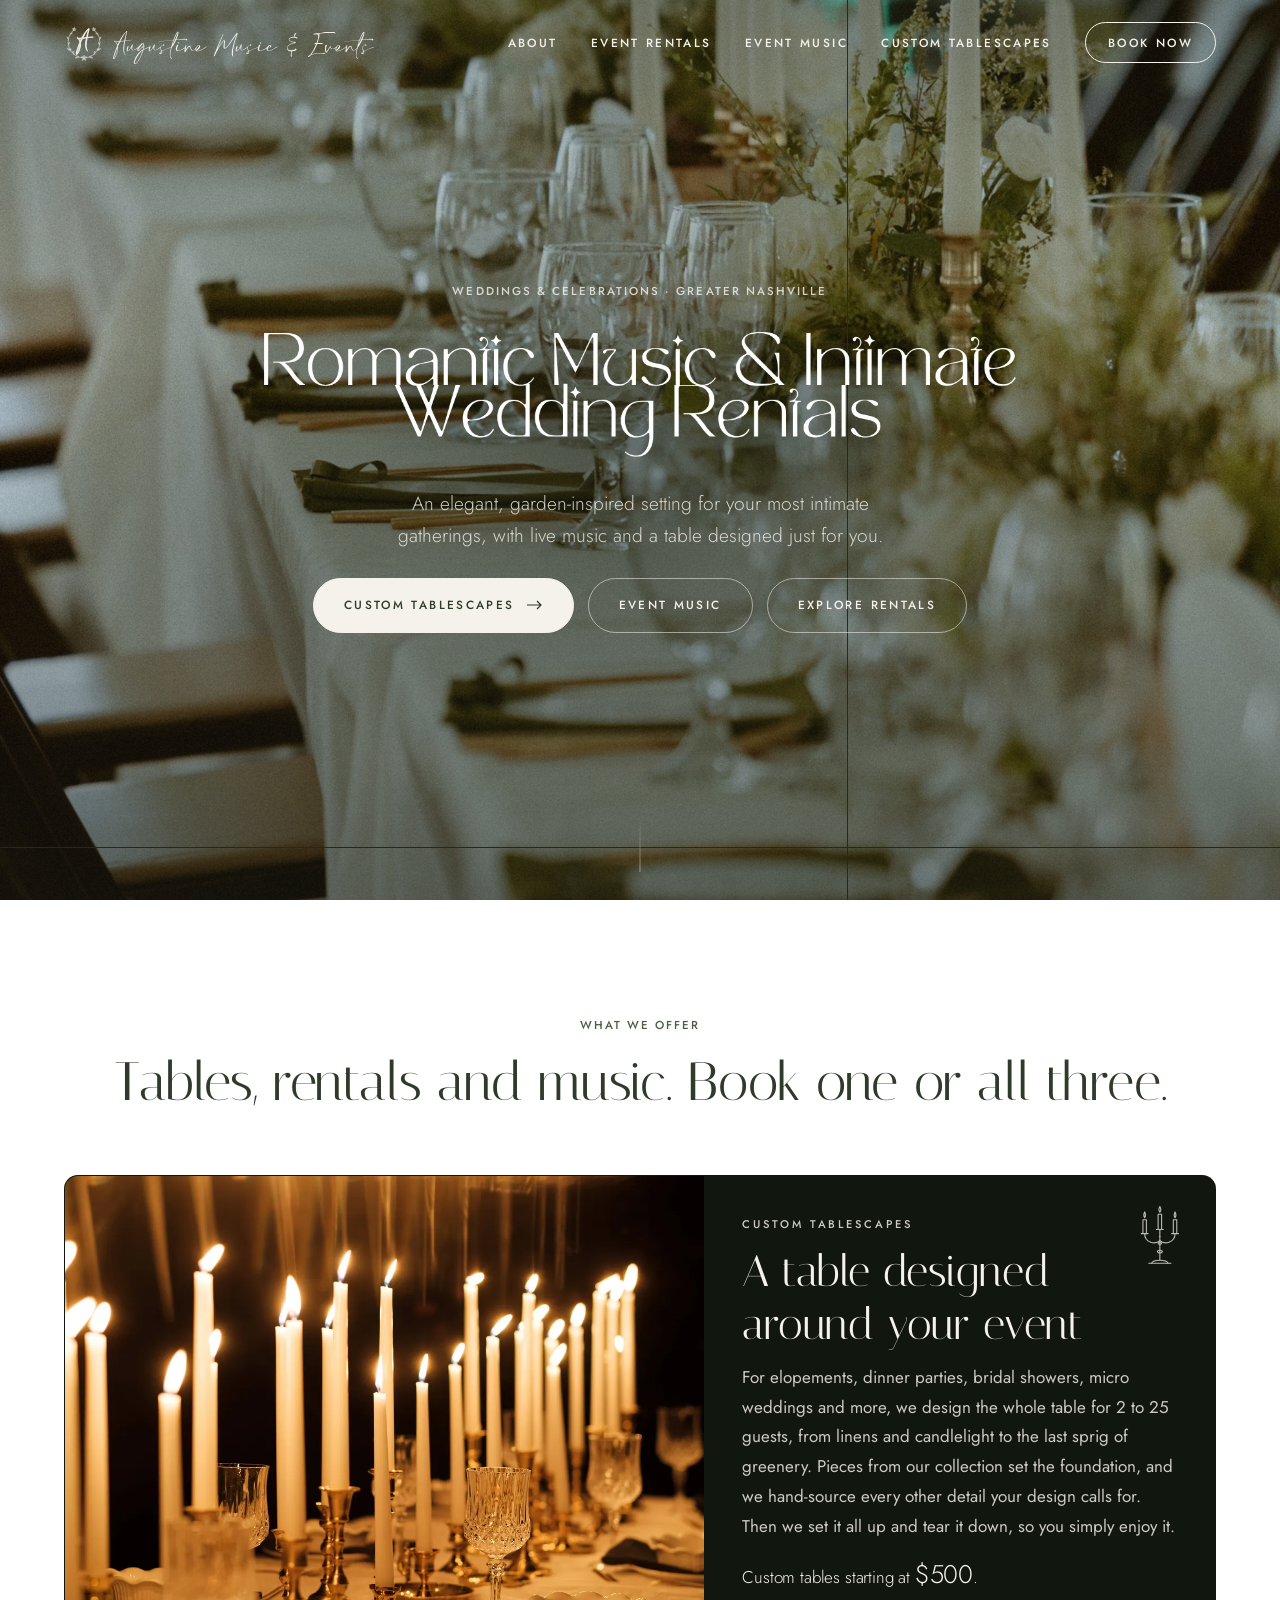
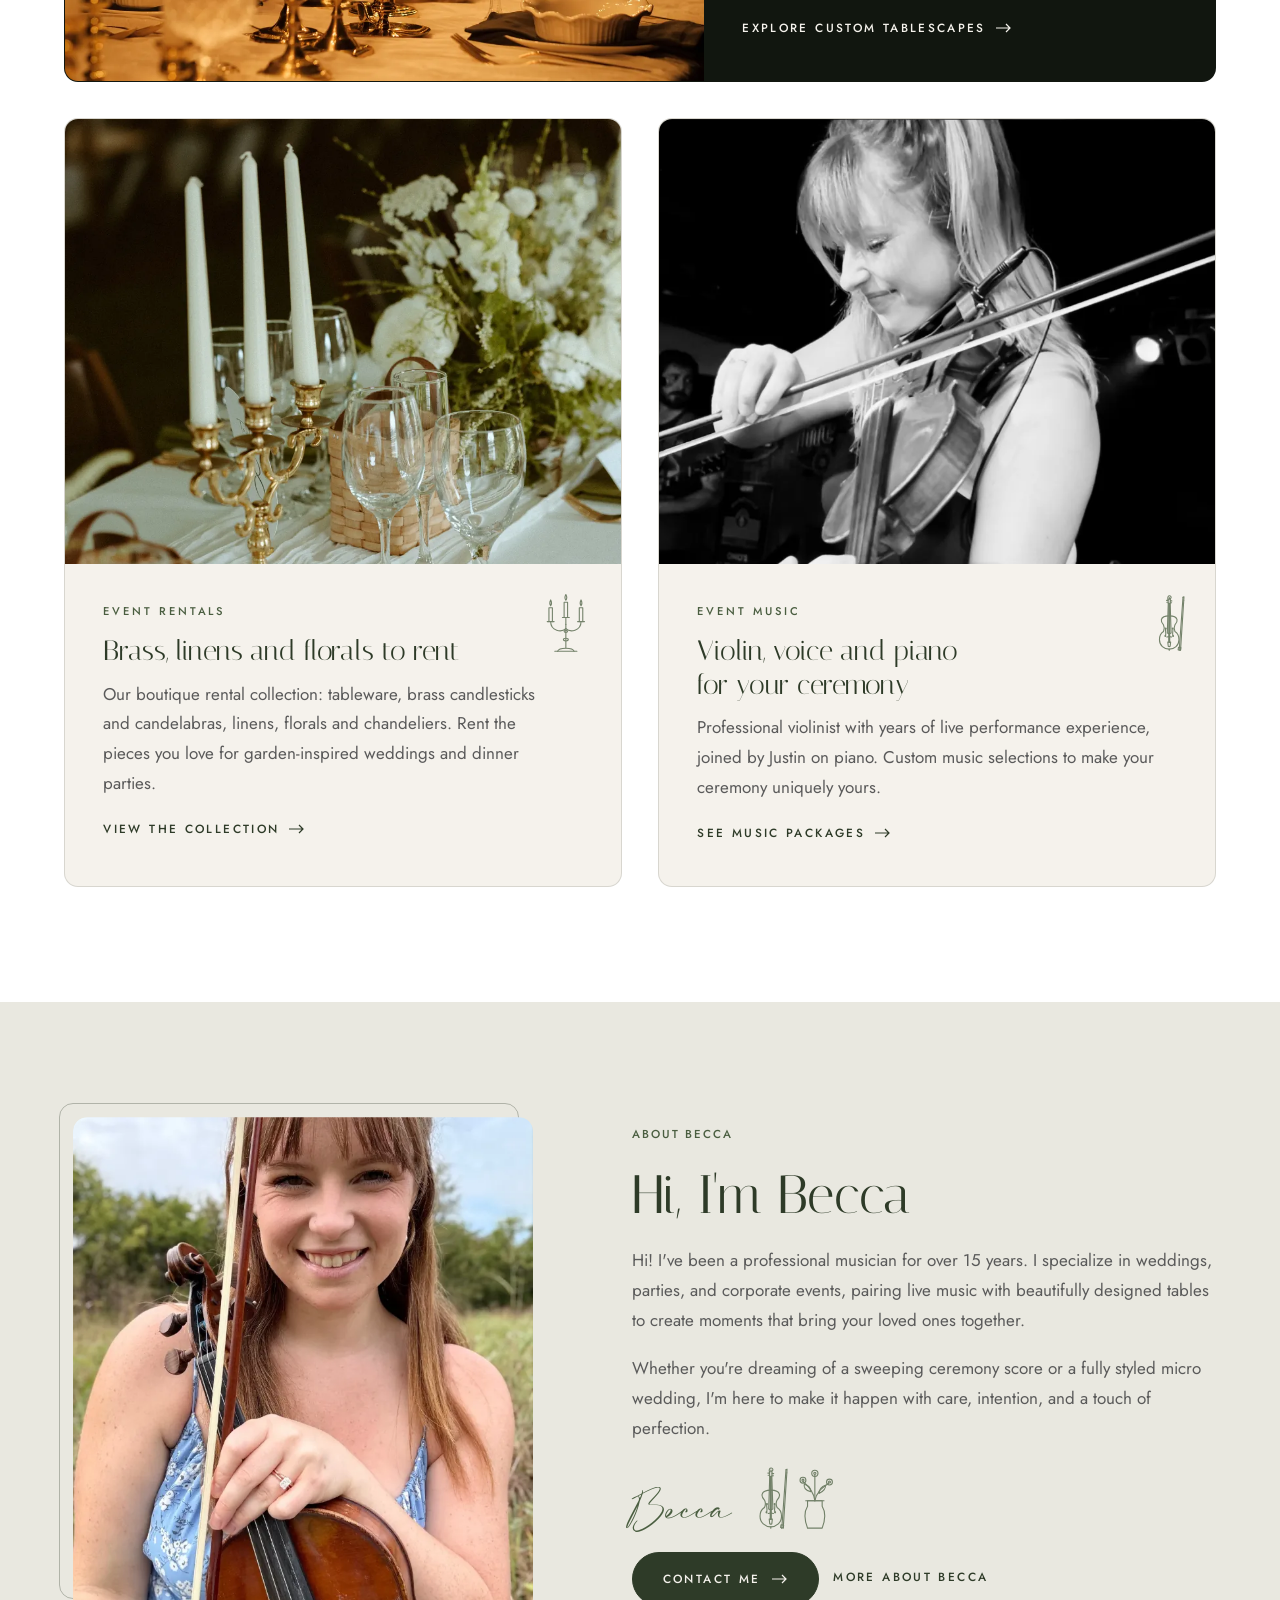
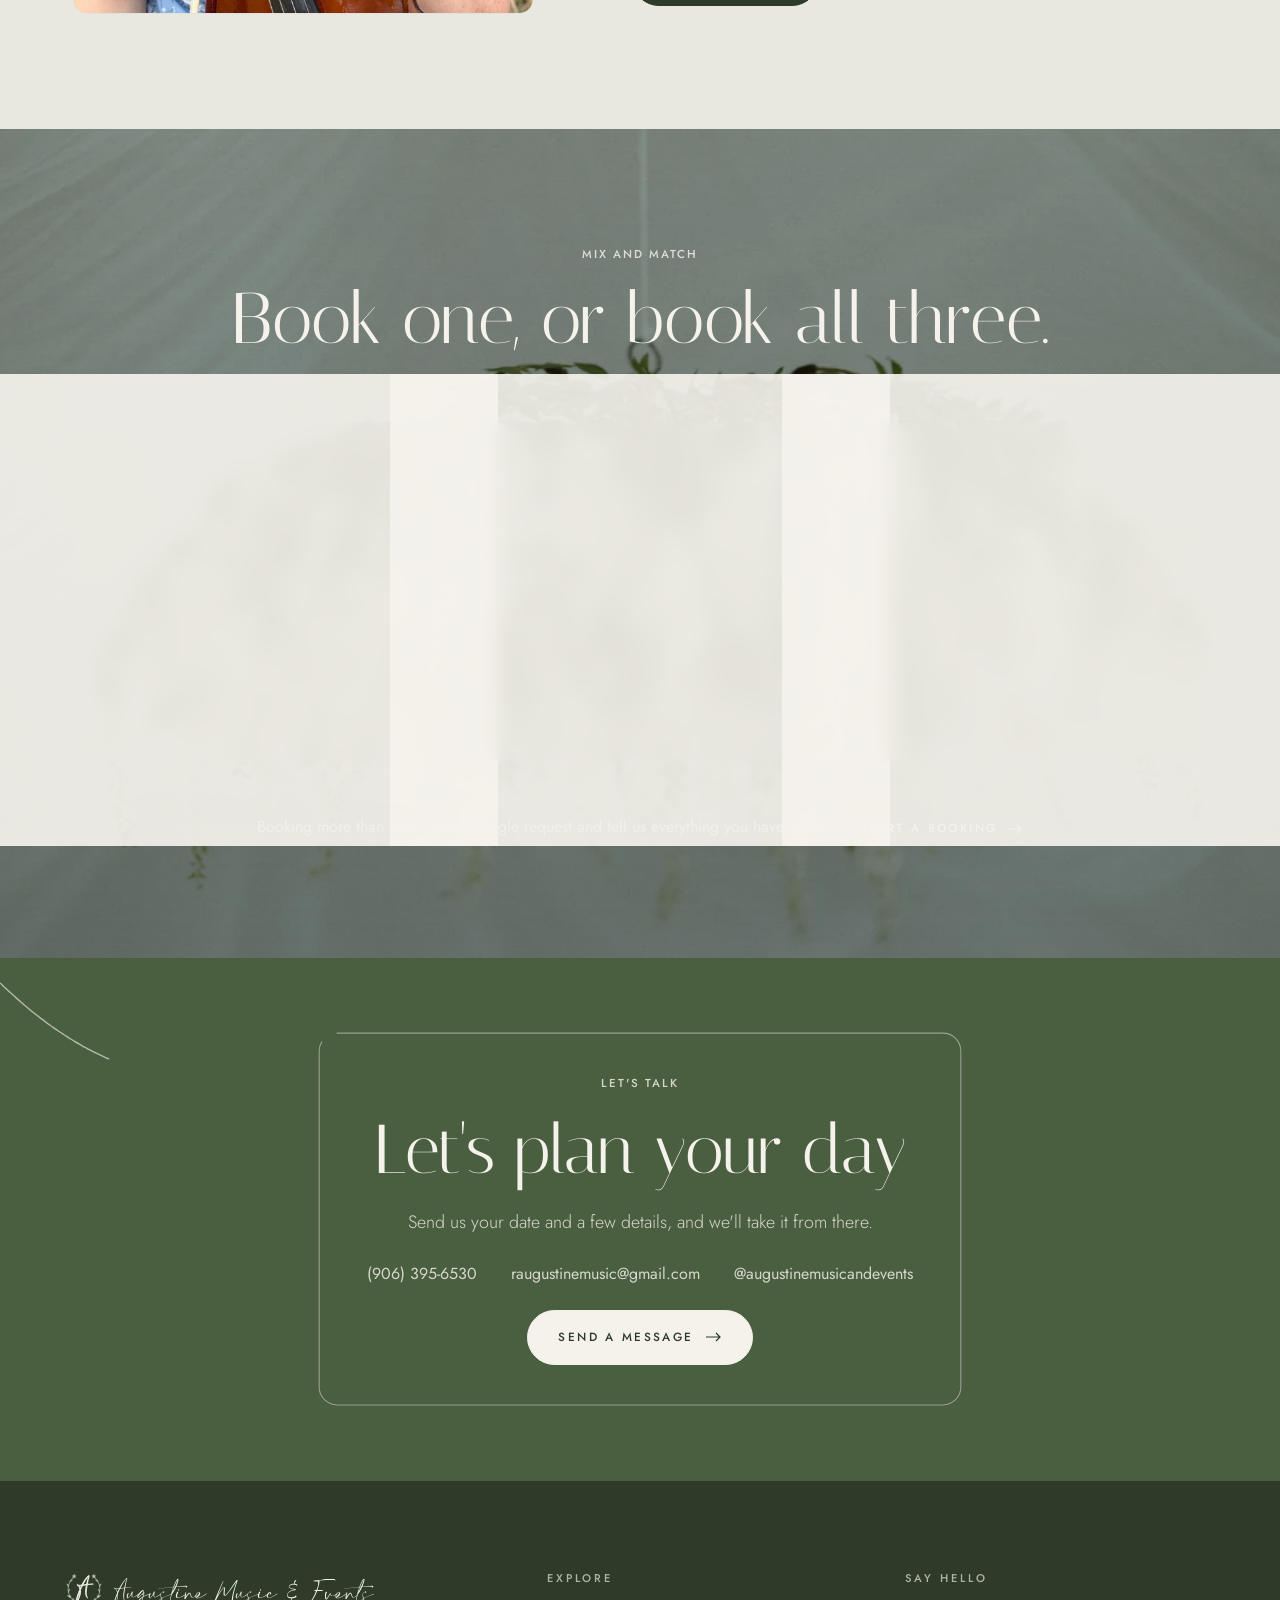
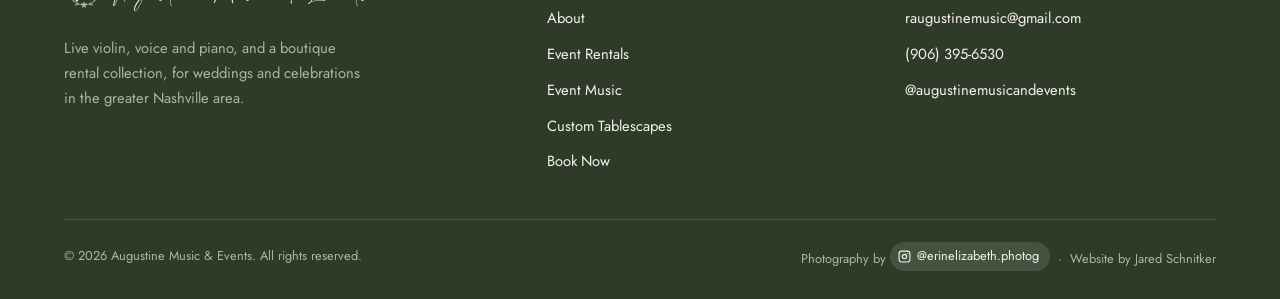
==== index.html @ baea320b "Custom tablescapes copy: full service (design, sourcing, setup and teardown) on the tablescapes page" ====
<!DOCTYPE html>
<html lang="en">
<head>
  <meta charset="UTF-8" />
  <meta name="viewport" content="width=device-width, initial-scale=1.0" />
  <title>Augustine Music &amp; Events</title>
  <meta name="description" content="Romantic live wedding music and a boutique event rental collection, serving weddings and celebrations in the greater Nashville, TN area." />
  <link rel="canonical" href="https://augustineevents.com/" />
  <link rel="icon" href="favicon.svg" type="image/svg+xml" />
  <meta property="og:type" content="website" />
  <meta property="og:site_name" content="Augustine Music &amp; Events" />
  <meta property="og:title" content="Augustine Music & Events" />
  <meta property="og:description" content="Romantic live wedding music and a boutique event rental collection, serving weddings and celebrations in the greater Nashville, TN area." />
  <meta property="og:url" content="https://augustineevents.com/" />
  <meta property="og:image" content="https://augustineevents.com/og-image.jpg" />
  <meta property="og:image:width" content="1200" />
  <meta property="og:image:height" content="630" />
  <meta property="og:image:alt" content="A candlelit wedding reception table set with glassware, greenery and white florals." />
  <meta name="twitter:card" content="summary_large_image" />
  <meta name="twitter:title" content="Augustine Music & Events" />
  <meta name="twitter:description" content="Romantic live wedding music and a boutique event rental collection, serving weddings and celebrations in the greater Nashville, TN area." />
  <meta name="twitter:image" content="https://augustineevents.com/og-image.jpg" />
  <link rel="preconnect" href="https://fonts.googleapis.com" />
  <link rel="preconnect" href="https://fonts.gstatic.com" crossorigin />
  <link href="https://fonts.googleapis.com/css2?family=Italiana&family=Jost:wght@300;400;500&display=swap" rel="stylesheet" />
  <link rel="stylesheet" href="css/site.css" />
  <script>
    // Reveal animations hide content until it scrolls into view. Only do that
    // once js/site.js is running; if it never starts, show everything.
    document.documentElement.classList.add('reveal-ready');
    setTimeout(function () { if (!window.__siteReady) document.documentElement.classList.remove('reveal-ready'); }, 2500);
  </script>
  <script src="js/site.js" defer></script>
  <style>
    /* ── home hero: full-bleed photograph with a slow push-in ── */
    .hero {
      position: relative; min-height: max(640px, 100svh); overflow: hidden;
      display: grid; place-items: center; text-align: center; isolation: isolate;
      background: var(--green-dark);
    }
    .hero-media { position: absolute; inset: 0; z-index: -2; background: url('hero 1.jpg') center / cover no-repeat; animation: pushIn 14s var(--ease-out) both; }
    @keyframes pushIn { from { transform: scale(1.12); } to { transform: scale(1); } }
    .hero::after {
      content: ''; position: absolute; inset: 0; z-index: -1;
      background:
        radial-gradient(ellipse 62% 50% at 50% 50%, rgba(20, 26, 18, 0.46), transparent 74%),
        linear-gradient(rgba(20, 26, 18, 0.38), rgba(20, 26, 18, 0.12) 38%, rgba(20, 26, 18, 0.5));
    }
    .hero-content { display: grid; justify-items: center; gap: 26px; padding: calc(var(--header-h) + 20px) var(--gutter) 90px; }
    .hero .eyebrow { color: var(--on-dark); }
    /* Becca's headline font lives only in Canva, so the heading is her image,
       inside a real <h1> whose alt text is the heading. */
    .hero-text { line-height: 0; }
    .hero-text img { width: min(760px, 86vw); height: auto; filter: drop-shadow(0 2px 18px rgba(0, 0, 0, 0.35)); }
    .hero-lede { max-width: 50ch; text-wrap: balance; color: var(--on-dark); font-size: clamp(1.05rem, 1.5vw, 1.2rem); font-weight: 300; line-height: 1.7; }
    .hero .btn-row { justify-content: center; }

    .scroll-cue { position: absolute; left: 50%; bottom: 28px; width: 1px; height: 56px; transform: translateX(-50%); overflow: hidden; }
    .scroll-cue span { position: absolute; inset: 0; background: linear-gradient(transparent, var(--cream)); animation: cue 2.4s var(--ease) infinite; }
    @keyframes cue { 0% { transform: translateY(-100%); } 60%, 100% { transform: translateY(100%); } }

    /* ── two service cards ── */
    .service-cards { display: grid; grid-template-columns: repeat(2, minmax(0, 1fr)); gap: clamp(20px, 3vw, 36px); }
    .service-card { display: grid; grid-template-rows: auto 1fr; text-decoration: none; color: inherit; border-radius: var(--radius-lg); overflow: hidden; background: var(--cream); border: 1px solid var(--line); transition: transform 0.7s var(--ease-out), box-shadow 0.7s var(--ease-out); }
    .service-card:hover { transform: translateY(-6px); box-shadow: var(--shadow-md); }
    .service-card-media { aspect-ratio: 5 / 4; }
    .service-card-media img { width: 100%; height: 100%; object-fit: cover; }
    .service-card-body { display: grid; gap: 12px; padding: clamp(26px, 3vw, 40px); justify-items: start; align-content: start; }
    .service-card-kicker { font-size: 0.7rem; font-weight: 500; letter-spacing: 0.26em; text-transform: uppercase; color: var(--green); }
    .service-card-body p:not(.service-card-kicker) { color: var(--muted); max-width: 46ch; }
    .service-card .text-link { margin-top: 8px; }
    .service-card:hover .text-link { background-size: 100% 1px; }
    .service-card:hover .text-link .arrow { transform: translateX(5px); }

    .service-card--feature { grid-column: 1 / -1; grid-template-columns: minmax(0, 1.25fr) minmax(0, 1fr); grid-template-rows: none; background: color-mix(in srgb, var(--green-dark) 38%, black); border-color: transparent; color: var(--cream); }
    .feature-media { display: grid; grid-template-columns: 1fr; aspect-ratio: auto; min-height: 340px; }
    .feature-media img { min-height: 100%; }
    .service-card--feature .service-card-body { align-content: center; }
    .service-card--feature .service-card-kicker { color: var(--on-dark); }
    .service-card--feature .h3 { color: var(--cream); font-size: clamp(2rem, 3.4vw, 2.9rem); }
    .service-card--feature .service-card-body p:not(.service-card-kicker) { color: var(--on-dark); }
    .service-card--feature .feature-price { color: var(--cream) !important; }
    .service-card--feature .feature-price strong { font-family: var(--serif); font-size: 1.5em; font-weight: 400; }
    .service-card--feature .text-link { color: var(--cream); }
    .service-card--feature .line-art { color: var(--cream); }

    /* ── about ── */
    .about-grid { display: grid; grid-template-columns: minmax(0, 0.9fr) minmax(0, 1.1fr); gap: clamp(40px, 7vw, 110px); align-items: center; }
    .about-copy { display: grid; gap: 22px; justify-items: start; }
    .signature { font-size: 2.6rem; color: var(--green); line-height: 1; margin-top: -4px; }

    /* ── photo band ── */
    .photo-band { position: relative; min-height: clamp(380px, 56vw, 620px); padding-block: clamp(72px, 9vw, 120px); overflow: hidden; display: grid; place-items: center; text-align: center; isolation: isolate; }
    .photo-band img { position: absolute; inset: -8% 0; width: 100%; height: 116%; object-fit: cover; z-index: -2; will-change: transform; }
    .photo-band::after { content: ''; position: absolute; inset: 0; z-index: -1; background: linear-gradient(rgba(20, 26, 18, 0.28), rgba(20, 26, 18, 0.5)); }
    .photo-band-copy { display: grid; justify-items: center; gap: 18px; padding-inline: var(--gutter); }
    .photo-band .eyebrow { color: var(--on-dark); }
    /* Three short summaries floating over the photograph. Opaque enough that
       the text never depends on what part of the photo sits behind it. */
    .offer-cards { display: grid; grid-template-columns: repeat(3, minmax(0, 1fr)); gap: clamp(16px, 2vw, 24px); width: min(var(--wrap), 100%); margin-top: clamp(28px, 4vw, 48px); text-align: left; }
    .offer-card {
      display: flex; flex-direction: column; align-items: flex-start; gap: 10px;
      padding: clamp(24px, 2.6vw, 34px); border-radius: var(--radius-lg);
      background: color-mix(in srgb, var(--cream) 92%, transparent);
      -webkit-backdrop-filter: blur(10px); backdrop-filter: blur(10px);
      border: 1px solid color-mix(in srgb, var(--cream) 60%, transparent);
      box-shadow: 0 18px 44px rgba(20, 26, 18, 0.22);
      transition: transform 0.6s var(--ease-out), box-shadow 0.6s var(--ease-out);
    }
    .offer-card:hover { transform: translateY(-5px); box-shadow: 0 24px 56px rgba(20, 26, 18, 0.28); }
    .offer-card .service-card-kicker { margin-bottom: -2px; }
    .offer-card h3 { font-size: 1.7rem; font-weight: 500; line-height: 1.15; }
    .offer-card p:not(.service-card-kicker) { color: var(--muted); font-size: 0.98rem; line-height: 1.65; }
    .offer-card .text-link { margin-top: auto; padding-top: 6px; }
    .band-line { font-family: var(--serif); font-weight: 300; font-size: clamp(2.4rem, 5.6vw, 4.8rem); line-height: 1.04; color: var(--cream); }
    .band-line em { font-style: italic; }
    .offer-more { margin-top: clamp(22px, 3vw, 34px); color: var(--on-dark); font-size: 1rem; display: flex; flex-wrap: wrap; justify-content: center; align-items: baseline; gap: 6px 16px; }
    .offer-more .text-link { color: var(--cream); }

    @media (max-width: 900px) {
      .about-grid { grid-template-columns: 1fr; }
      .about-grid .arch { width: min(360px, 80vw); }
    }
    @media (max-width: 900px) {
      .offer-cards { grid-template-columns: 1fr; max-width: 520px; }
    }
    @media (max-width: 900px) {
      .service-card--feature { grid-template-columns: 1fr; }
      .feature-media { min-height: 0; aspect-ratio: 16 / 9; }
    }
    @media (max-width: 700px) {
      .service-cards { grid-template-columns: 1fr; }
    }
  </style>
  <!-- Meta Pixel: identical on every page, just before </head>. The ID is on two
       lines here (PIXEL_ID and the noscript image). See CLAUDE.md "Meta Pixel". -->
  <script>
    (function () {
      var PIXEL_ID = '3496689010498212';
      // Every Pixel event on the site goes through metaTrack, so a blocked or
      // missing Pixel is a silent no-op. Never pass it names, emails, phone
      // numbers or any form field values.
      window.metaTrack = function (event, params) {
        try { if (typeof window.fbq === 'function') window.fbq('track', event, params || {}); } catch (e) {}
      };
      if (!/^\d+$/.test(PIXEL_ID)) return; // not configured yet: load nothing
      !function(f,b,e,v,n,t,s){if(f.fbq)return;n=f.fbq=function(){n.callMethod?
      n.callMethod.apply(n,arguments):n.queue.push(arguments)};if(!f._fbq)f._fbq=n;
      n.push=n;n.loaded=!0;n.version='2.0';n.queue=[];t=b.createElement(e);t.async=!0;
      t.src=v;s=b.getElementsByTagName(e)[0];s.parentNode.insertBefore(t,s)}(window,
      document,'script','https://connect.facebook.net/en_US/fbevents.js');
      // Only the events we send: no automatic button-click or page-metadata collection.
      fbq('set', 'autoConfig', false, PIXEL_ID);
      fbq('init', PIXEL_ID);
      fbq('track', 'PageView');
      // Pages that are a catalog say so on <html data-meta-category="...">.
      var category = document.documentElement.getAttribute('data-meta-category');
      if (category) fbq('track', 'ViewContent', { content_category: category });
    })();
  </script>
  <noscript><img height="1" width="1" style="display:none" alt="" src="https://www.facebook.com/tr?id=3496689010498212&amp;ev=PageView&amp;noscript=1" /></noscript>
  <!-- End Meta Pixel -->
</head>
<body>
  <a class="skip-link" href="#main">Skip to content</a>

  <header class="site-header on-dark">
    <a href="index.html" class="brand" aria-label="Augustine Music and Events, home">
      <svg class="brand-mark" viewBox="0 0 64 64" aria-hidden="true" focusable="false"><g class="mark-wreath" opacity="0.72"><g fill="none" stroke="currentColor" stroke-width="1.2" stroke-linecap="round" stroke-linejoin="round"><path d="M16.3 11.91 A25.5 25.5 0 0 0 32 57.5"/><path d="M47.7 11.91 A25.5 25.5 0 0 1 32 57.5"/><g fill="currentColor" fill-opacity="0.18"><path d="M23.28 55.96 Q20.19 54.92 18.08 57.41 Q21.17 58.45 23.28 55.96"/><path d="M15.61 51.53 Q16.65 48.63 14.33 46.6 Q13.29 49.5 15.61 51.53"/><path d="M9.92 44.75 Q8.41 42.27 5.55 42.76 Q7.06 45.24 9.92 44.75"/><path d="M6.89 36.43 Q9.24 35.06 8.83 32.37 Q6.48 33.74 6.89 36.43"/><path d="M6.89 27.57 Q7.27 25.06 5.08 23.78 Q4.69 26.29 6.89 27.57"/><path d="M9.92 19.25 Q12.24 19.65 13.47 17.63 Q11.14 17.24 9.92 19.25"/><path d="M15.61 12.47 Q17.24 11.03 16.51 8.98 Q14.87 10.42 15.61 12.47"/><path d="M40.72 55.96 Q42.83 58.45 45.92 57.41 Q43.81 54.92 40.72 55.96"/><path d="M48.39 51.53 Q50.71 49.5 49.67 46.6 Q47.35 48.63 48.39 51.53"/><path d="M54.08 44.75 Q56.94 45.24 58.45 42.76 Q55.59 42.27 54.08 44.75"/><path d="M57.11 36.43 Q57.52 33.74 55.17 32.37 Q54.76 35.06 57.11 36.43"/><path d="M57.11 27.57 Q59.31 26.29 58.92 23.78 Q56.73 25.06 57.11 27.57"/><path d="M54.08 19.25 Q52.86 17.24 50.53 17.63 Q51.76 19.65 54.08 19.25"/><path d="M48.39 12.47 Q49.13 10.42 47.49 8.98 Q46.76 11.03 48.39 12.47"/></g></g><g fill="currentColor" stroke="none"><g transform="translate(32 57.5) scale(0.62)"><path transform="rotate(0)" d="M0 0 C -2.6 -2.4 -2.6 -6.8 0 -8.4 C 2.6 -6.8 2.6 -2.4 0 0 Z"/><path transform="rotate(72)" d="M0 0 C -2.6 -2.4 -2.6 -6.8 0 -8.4 C 2.6 -6.8 2.6 -2.4 0 0 Z"/><path transform="rotate(144)" d="M0 0 C -2.6 -2.4 -2.6 -6.8 0 -8.4 C 2.6 -6.8 2.6 -2.4 0 0 Z"/><path transform="rotate(216)" d="M0 0 C -2.6 -2.4 -2.6 -6.8 0 -8.4 C 2.6 -6.8 2.6 -2.4 0 0 Z"/><path transform="rotate(288)" d="M0 0 C -2.6 -2.4 -2.6 -6.8 0 -8.4 C 2.6 -6.8 2.6 -2.4 0 0 Z"/><circle r="1.5"/></g><g transform="translate(16.3 11.91) scale(0.434)"><path transform="rotate(0)" d="M0 0 C -2.6 -2.4 -2.6 -6.8 0 -8.4 C 2.6 -6.8 2.6 -2.4 0 0 Z"/><path transform="rotate(72)" d="M0 0 C -2.6 -2.4 -2.6 -6.8 0 -8.4 C 2.6 -6.8 2.6 -2.4 0 0 Z"/><path transform="rotate(144)" d="M0 0 C -2.6 -2.4 -2.6 -6.8 0 -8.4 C 2.6 -6.8 2.6 -2.4 0 0 Z"/><path transform="rotate(216)" d="M0 0 C -2.6 -2.4 -2.6 -6.8 0 -8.4 C 2.6 -6.8 2.6 -2.4 0 0 Z"/><path transform="rotate(288)" d="M0 0 C -2.6 -2.4 -2.6 -6.8 0 -8.4 C 2.6 -6.8 2.6 -2.4 0 0 Z"/><circle r="1.5"/></g><g transform="translate(47.7 11.91) scale(0.434)"><path transform="rotate(0)" d="M0 0 C -2.6 -2.4 -2.6 -6.8 0 -8.4 C 2.6 -6.8 2.6 -2.4 0 0 Z"/><path transform="rotate(72)" d="M0 0 C -2.6 -2.4 -2.6 -6.8 0 -8.4 C 2.6 -6.8 2.6 -2.4 0 0 Z"/><path transform="rotate(144)" d="M0 0 C -2.6 -2.4 -2.6 -6.8 0 -8.4 C 2.6 -6.8 2.6 -2.4 0 0 Z"/><path transform="rotate(216)" d="M0 0 C -2.6 -2.4 -2.6 -6.8 0 -8.4 C 2.6 -6.8 2.6 -2.4 0 0 Z"/><path transform="rotate(288)" d="M0 0 C -2.6 -2.4 -2.6 -6.8 0 -8.4 C 2.6 -6.8 2.6 -2.4 0 0 Z"/><circle r="1.5"/></g><g transform="translate(9.48 43.97) scale(0.3224)"><path transform="rotate(0)" d="M0 0 C -2.6 -2.4 -2.6 -6.8 0 -8.4 C 2.6 -6.8 2.6 -2.4 0 0 Z"/><path transform="rotate(72)" d="M0 0 C -2.6 -2.4 -2.6 -6.8 0 -8.4 C 2.6 -6.8 2.6 -2.4 0 0 Z"/><path transform="rotate(144)" d="M0 0 C -2.6 -2.4 -2.6 -6.8 0 -8.4 C 2.6 -6.8 2.6 -2.4 0 0 Z"/><path transform="rotate(216)" d="M0 0 C -2.6 -2.4 -2.6 -6.8 0 -8.4 C 2.6 -6.8 2.6 -2.4 0 0 Z"/><path transform="rotate(288)" d="M0 0 C -2.6 -2.4 -2.6 -6.8 0 -8.4 C 2.6 -6.8 2.6 -2.4 0 0 Z"/><circle r="1.5"/></g><g transform="translate(54.52 43.97) scale(0.3224)"><path transform="rotate(0)" d="M0 0 C -2.6 -2.4 -2.6 -6.8 0 -8.4 C 2.6 -6.8 2.6 -2.4 0 0 Z"/><path transform="rotate(72)" d="M0 0 C -2.6 -2.4 -2.6 -6.8 0 -8.4 C 2.6 -6.8 2.6 -2.4 0 0 Z"/><path transform="rotate(144)" d="M0 0 C -2.6 -2.4 -2.6 -6.8 0 -8.4 C 2.6 -6.8 2.6 -2.4 0 0 Z"/><path transform="rotate(216)" d="M0 0 C -2.6 -2.4 -2.6 -6.8 0 -8.4 C 2.6 -6.8 2.6 -2.4 0 0 Z"/><path transform="rotate(288)" d="M0 0 C -2.6 -2.4 -2.6 -6.8 0 -8.4 C 2.6 -6.8 2.6 -2.4 0 0 Z"/><circle r="1.5"/></g></g></g><g transform="translate(23.67 42.27) scale(0.04 -0.04)"><path d="M561 459Q567 459 569.5 458.0Q572 457 578 453Q574 452 571.5 451.0Q569 450 567 450Q555 449 542.5 448.5Q530 448 517 447Q500 445 482.5 443.0Q465 441 448 439Q430 437 412.5 435.0Q395 433 377 431Q368 430 358.5 429.0Q349 428 339 426Q333 393 327.0 360.5Q321 328 316 294Q305 232 301 170Q297 122 299.5 75.0Q302 28 315 -19Q319 -30 323.0 -40.0Q327 -50 331 -61Q340 -81 358 -90Q360 -91 360.0 -91.5Q360 -92 362 -93Q358 -99 349 -97Q342 -94 335 -89Q322 -79 313 -64Q303 -48 297.0 -31.0Q291 -14 286 4Q275 46 271.0 89.0Q267 132 269 175Q271 213 276.0 251.0Q281 289 287 327Q292 350 296.5 374.0Q301 398 306 421Q301 421 298 420Q281 418 262.5 415.0Q244 412 226 409Q207 407 188.5 403.5Q170 400 151 398Q130 356 110.5 314.0Q91 272 72 229Q70 225 69.0 222.0Q68 219 69 214Q73 176 70.5 138.5Q68 101 60 63Q49 -2 27.5 -62.0Q6 -122 -26 -179Q-32 -190 -39.5 -201.5Q-47 -213 -55 -224Q-63 -237 -77 -239H-91Q-104 -236 -105 -224Q-105 -215 -105.0 -206.0Q-105 -197 -103 -189Q-96 -145 -83.0 -102.5Q-70 -60 -56 -18Q-15 113 40 244Q43 252 41 262Q33 296 17.5 327.0Q2 358 -18 386Q-23 386 -26.5 386.5Q-30 387 -35 388Q-43 390 -48 392Q-62 399 -65.0 411.0Q-68 423 -59 435Q-53 442 -41 440Q-38 440 -35 437L-34 436Q-34 435 -33 435H-34Q-32 431 -32 428V424V423Q-32 422 -31 421Q-30 419 -27 416Q-25 414 -23.5 411.5Q-22 409 -20 407H-14Q-4 407 6.5 406.5Q17 406 27 407Q50 409 73.0 411.5Q96 414 119 416Q171 518 234.5 613.5Q298 709 382 787Q387 791 391.5 794.0Q396 797 403 797Q418 797 417 781Q416 776 415.0 770.0Q414 764 412 758Q366 603 343 442Q353 443 363.0 444.0Q373 445 383 447Q401 448 419.0 449.5Q437 451 454 453Q460 454 466.5 454.5Q473 455 479 455L530 458Q538 458 545.5 458.5Q553 459 561 459ZM48 125Q50 137 50.0 149.0Q50 161 51 173H48Q48 171 46 167Q21 105 -1.5 43.5Q-24 -18 -44 -81Q-52 -108 -59.5 -135.5Q-67 -163 -72 -191Q-74 -196 -74.0 -201.5Q-74 -207 -75 -212Q-71 -212 -71 -210Q-66 -204 -61.5 -198.0Q-57 -192 -53 -186Q-31 -152 -15.0 -116.5Q1 -81 14 -44Q40 37 48 125ZM61 295Q72 320 83.5 344.5Q95 369 107 392Q98 390 89.0 390.0Q80 390 71 388Q54 385 36.5 384.5Q19 384 1 384Q11 372 20 356Q30 341 37.5 325.5Q45 310 52 293Q53 291 53.5 289.0Q54 287 56 282Q59 291 61 295ZM309 438Q319 482 328.0 522.0Q337 562 346.5 601.0Q356 640 366.5 680.0Q377 720 391 764Q394 770 394 776Q394 777 393 778L384 769Q316 694 264.5 607.5Q213 521 162 421Q174 423 186.5 424.0Q199 425 211 427Q234 429 257.0 432.5Q280 436 303 438Z" fill="currentColor" stroke="currentColor" stroke-width="33.67" stroke-linejoin="round"/></g></svg>
      <span class="brand-name">Augustine Music &amp; Events</span>
    </a>
    <nav class="site-nav" aria-label="Main">
      <ul class="nav-links" id="navLinks">
        <li><a href="about.html">About</a></li>
        <li><a href="event-rentals.html">Event Rentals</a></li>
        <li><a href="event-music.html">Event Music</a></li>
        <li><a href="custom-tablescapes.html">Custom Tablescapes</a></li>
        <li><a href="contact.html" class="nav-cta">Book Now</a></li>
      </ul>
    </nav>
    <button class="nav-toggle" id="navToggle" type="button" aria-label="Open menu" aria-expanded="false" aria-controls="navLinks"><span></span><span></span></button>
  </header>

  <main id="main">
    <section class="hero">
      <div class="hero-media" aria-hidden="true"></div>
      <div class="hero-content">
        <p class="eyebrow center rise" style="--d:0">Weddings &amp; celebrations &middot; Greater Nashville</p>
        <h1 class="hero-text rise" style="--d:1">
          <img src="hero-headline.png" alt="Romantic Music &amp; Intimate Wedding Rentals" width="1176" height="206" fetchpriority="high" />
        </h1>
        <p class="hero-lede rise" style="--d:2">An elegant, garden&#8209;inspired setting for your most intimate gatherings, with live music and a table designed just for you.</p>
        <div class="btn-row rise" style="--d:3">
          <a href="custom-tablescapes.html" class="btn btn-solid-light">Custom Tablescapes <svg class="arrow" viewBox="0 0 16 10" aria-hidden="true" focusable="false"><path d="M0 5h14M10 1l4 4-4 4" fill="none" stroke="currentColor" stroke-width="1.2"/></svg></a>
          <a href="event-music.html" class="btn btn-light">Event Music</a>
          <a href="event-rentals.html" class="btn btn-light">Explore Rentals</a>
        </div>
      </div>
      <a href="#offer" class="scroll-cue" aria-label="Scroll to what we offer"><span></span></a>
    </section>

    <section class="section bg-white" id="offer">
      <div class="wrap">
        <div class="section-head center">
          <p class="eyebrow center fade-in">What we offer</p>
          <h2 class="h2 fade-in">Tables, rentals and music. Book one or all three.</h2>
        </div>
        <div class="service-cards" data-stagger>
          <a class="service-card service-card--feature fade-in" href="custom-tablescapes.html">
            <div class="service-card-media feature-media media-zoom">
              <img src="img/tablescape-home.webp" alt="A long candlelit table of tall white tapers in brass candlesticks, with crystal goblets and scalloped bowls on dark napkins" loading="lazy" width="1400" height="933" />
            </div>
            <div class="service-card-body has-art">
              <span class="card-art" aria-hidden="true"><svg class="line-art" data-art="candelabra"></svg></span>
              <p class="service-card-kicker">Custom Tablescapes</p>
              <h3 class="h3">A table designed around your event</h3>
              <p>For elopements, dinner parties, bridal showers, micro weddings and more, we design the whole table for 2 to 25 guests, from linens and candlelight to the last sprig of greenery. Pieces from our collection set the foundation, and we hand-source every other detail your design calls for. Then we set it all up and tear it down, so you simply enjoy it.</p>
              <p class="feature-price">Custom tables starting at <strong>$500</strong>.</p>
              <span class="text-link">Explore custom tablescapes <svg class="arrow" viewBox="0 0 16 10" aria-hidden="true" focusable="false"><path d="M0 5h14M10 1l4 4-4 4" fill="none" stroke="currentColor" stroke-width="1.2"/></svg></span>
            </div>
          </a>
          <a class="service-card fade-in" href="event-rentals.html">
            <div class="service-card-media media-zoom">
              <img src="img/candelabra-table.webp" alt="A reception table set with brass candelabras, taper candles and white florals" loading="lazy" width="1000" height="1500" />
            </div>
            <div class="service-card-body has-art">
              <span class="card-art" aria-hidden="true"><svg class="line-art" data-art="candelabra"></svg></span>
              <p class="service-card-kicker">Event Rentals</p>
              <h3 class="h3">Brass, linens and florals to rent</h3>
              <p>Our boutique rental collection: tableware, brass candlesticks and candelabras, linens, florals and chandeliers. Rent the pieces you love for garden-inspired weddings and dinner parties.</p>
              <span class="text-link">View the collection <svg class="arrow" viewBox="0 0 16 10" aria-hidden="true" focusable="false"><path d="M0 5h14M10 1l4 4-4 4" fill="none" stroke="currentColor" stroke-width="1.2"/></svg></span>
            </div>
          </a>
          <a class="service-card fade-in" href="event-music.html">
            <div class="service-card-media media-zoom">
              <img src="img/becca-violin-bw.webp" alt="Becca playing violin on stage, in black and white" loading="lazy" width="860" height="738" style="object-position: 42% 0%;" />
            </div>
            <div class="service-card-body has-art">
              <span class="card-art" aria-hidden="true"><svg class="line-art" data-art="violin"></svg></span>
              <p class="service-card-kicker">Event Music</p>
              <h3 class="h3">Violin, voice and piano for your ceremony</h3>
              <p>Professional violinist with years of live performance experience, joined by Justin on piano. Custom music selections to make your ceremony uniquely yours.</p>
              <span class="text-link">See music packages <svg class="arrow" viewBox="0 0 16 10" aria-hidden="true" focusable="false"><path d="M0 5h14M10 1l4 4-4 4" fill="none" stroke="currentColor" stroke-width="1.2"/></svg></span>
            </div>
          </a>
        </div>
      </div>
    </section>

    <section class="section bg-sage">
      <div class="wrap about-grid">
        <figure class="arch is-framed reveal-clip">
          <img src="img/becca-portrait.webp" alt="Becca Augustine smiling and holding her violin outdoors" loading="lazy" width="699" height="754" style="--ratio: 699 / 754;" />
        </figure>
        <div class="about-copy">
          <p class="eyebrow fade-in">About Becca</p>
          <h2 class="h2 fade-in">Hi, I'm Becca</h2>
          <div class="prose fade-in">
            <p>Hi! I've been a professional musician for over 15 years. I specialize in weddings, parties, and corporate events, pairing live music with beautifully designed tables to create moments that bring your loved ones together.</p>
            <p>Whether you're dreaming of a sweeping ceremony score or a fully styled micro wedding, I'm here to make it happen with care, intention, and a touch of perfection.</p>
          </div>
          <div class="signature-row fade-in" aria-hidden="true"><p class="signature script">Becca</p><span class="signature-art"><svg class="line-art" data-art="violin"></svg><svg class="line-art" data-art="vase"></svg></span></div>
          <div class="btn-row fade-in">
            <a href="contact.html" class="btn">Contact Me <svg class="arrow" viewBox="0 0 16 10" aria-hidden="true" focusable="false"><path d="M0 5h14M10 1l4 4-4 4" fill="none" stroke="currentColor" stroke-width="1.2"/></svg></a>
            <a href="about.html" class="text-link">More about Becca</a>
          </div>
        </div>
      </div>
    </section>

    <section class="photo-band" aria-label="Mix and match">
      <img src="img/wisteria-chandelier.webp" alt="" loading="lazy" data-parallax="0.1" width="1400" height="933" />
      <div class="photo-band-copy">
        <p class="eyebrow center fade-in">Mix and match</p>
        <h2 class="band-line fade-in">Book one, or book all three.</h2>
        <div class="offer-cards" data-stagger>
          <div class="offer-card has-art fade-in">
            <span class="card-art" aria-hidden="true"><svg class="line-art" data-art="notes"></svg></span>
            <p class="service-card-kicker">Event Music</p>
            <h3>Live violin, voice and piano</h3>
            <p>Violin or voice with Becca, or piano with Justin, as a solo, duo or trio for your ceremony and cocktail hour. Includes up to four songs you choose, learned just for you.</p>
            <a href="event-music.html" class="text-link">Music packages <svg class="arrow" viewBox="0 0 16 10" aria-hidden="true" focusable="false"><path d="M0 5h14M10 1l4 4-4 4" fill="none" stroke="currentColor" stroke-width="1.2"/></svg></a>
          </div>
          <div class="offer-card has-art fade-in">
            <span class="card-art" aria-hidden="true"><svg class="line-art" data-art="vase"></svg></span>
            <p class="service-card-kicker">Event Rentals</p>
            <h3>Boutique decor</h3>
            <p>Brass candlesticks and candelabras, sage toile linens, a wisteria chandelier, florals, tableware and lawn games, with delivery within a 30-minute drive of Donelson, TN.</p>
            <a href="event-rentals.html" class="text-link">Browse the collection <svg class="arrow" viewBox="0 0 16 10" aria-hidden="true" focusable="false"><path d="M0 5h14M10 1l4 4-4 4" fill="none" stroke="currentColor" stroke-width="1.2"/></svg></a>
          </div>
          <div class="offer-card has-art fade-in">
            <span class="card-art" aria-hidden="true"><svg class="line-art" data-art="candelabra"></svg></span>
            <p class="service-card-kicker">Custom Tablescapes</p>
            <h3>A table designed for you</h3>
            <p>Full-service table design for 2 to 25 guests, from elopements and bridal showers to dinner parties and micro weddings. We design, source, set up and tear down. Starting at $500.</p>
            <a href="custom-tablescapes.html" class="text-link">Custom tablescapes <svg class="arrow" viewBox="0 0 16 10" aria-hidden="true" focusable="false"><path d="M0 5h14M10 1l4 4-4 4" fill="none" stroke="currentColor" stroke-width="1.2"/></svg></a>
          </div>
        </div>
        <p class="offer-more fade-in">Booking more than one? Send a single request and tell us everything you have in mind. <a href="contact.html" class="text-link">Start a booking <svg class="arrow" viewBox="0 0 16 10" aria-hidden="true" focusable="false"><path d="M0 5h14M10 1l4 4-4 4" fill="none" stroke="currentColor" stroke-width="1.2"/></svg></a></p>
      </div>
    </section>

    <section class="section bg-green closing" data-vines>
      <div class="botanical-watermark" data-botanical style="right: -60px; bottom: -80px;"></div>
      <div class="botanical-watermark" data-botanical style="left: -90px; top: -120px; transform: scaleX(-1) rotate(180deg);"></div>
      <div class="wrap-narrow">
        <p class="eyebrow center fade-in">Let's talk</p>
        <h2 class="display fade-in">Let's plan your day</h2>
        <p class="lede fade-in">Send us your date and a few details, and we'll take it from there.</p>
        <div class="contact-row fade-in">
          <a href="tel:9063956530">(906) 395-6530</a>
          <a href="mailto:raugustinemusic@gmail.com">raugustinemusic@gmail.com</a>
          <a href="https://instagram.com/augustinemusicandevents" target="_blank" rel="noopener">@augustinemusicandevents</a>
        </div>
        <div class="btn-row fade-in">
          <a href="contact.html" class="btn btn-solid-light">Send a Message <svg class="arrow" viewBox="0 0 16 10" aria-hidden="true" focusable="false"><path d="M0 5h14M10 1l4 4-4 4" fill="none" stroke="currentColor" stroke-width="1.2"/></svg></a>
        </div>
      </div>
    </section>

  </main>

  <footer class="site-footer">
    <div class="wrap footer-top">
      <div class="footer-brand">
        <a href="index.html" class="brand" aria-label="Augustine Music and Events, home">
          <svg class="brand-mark" viewBox="0 0 64 64" aria-hidden="true" focusable="false"><g class="mark-wreath" opacity="0.72"><g fill="none" stroke="currentColor" stroke-width="1.2" stroke-linecap="round" stroke-linejoin="round"><path d="M16.3 11.91 A25.5 25.5 0 0 0 32 57.5"/><path d="M47.7 11.91 A25.5 25.5 0 0 1 32 57.5"/><g fill="currentColor" fill-opacity="0.18"><path d="M23.28 55.96 Q20.19 54.92 18.08 57.41 Q21.17 58.45 23.28 55.96"/><path d="M15.61 51.53 Q16.65 48.63 14.33 46.6 Q13.29 49.5 15.61 51.53"/><path d="M9.92 44.75 Q8.41 42.27 5.55 42.76 Q7.06 45.24 9.92 44.75"/><path d="M6.89 36.43 Q9.24 35.06 8.83 32.37 Q6.48 33.74 6.89 36.43"/><path d="M6.89 27.57 Q7.27 25.06 5.08 23.78 Q4.69 26.29 6.89 27.57"/><path d="M9.92 19.25 Q12.24 19.65 13.47 17.63 Q11.14 17.24 9.92 19.25"/><path d="M15.61 12.47 Q17.24 11.03 16.51 8.98 Q14.87 10.42 15.61 12.47"/><path d="M40.72 55.96 Q42.83 58.45 45.92 57.41 Q43.81 54.92 40.72 55.96"/><path d="M48.39 51.53 Q50.71 49.5 49.67 46.6 Q47.35 48.63 48.39 51.53"/><path d="M54.08 44.75 Q56.94 45.24 58.45 42.76 Q55.59 42.27 54.08 44.75"/><path d="M57.11 36.43 Q57.52 33.74 55.17 32.37 Q54.76 35.06 57.11 36.43"/><path d="M57.11 27.57 Q59.31 26.29 58.92 23.78 Q56.73 25.06 57.11 27.57"/><path d="M54.08 19.25 Q52.86 17.24 50.53 17.63 Q51.76 19.65 54.08 19.25"/><path d="M48.39 12.47 Q49.13 10.42 47.49 8.98 Q46.76 11.03 48.39 12.47"/></g></g><g fill="currentColor" stroke="none"><g transform="translate(32 57.5) scale(0.62)"><path transform="rotate(0)" d="M0 0 C -2.6 -2.4 -2.6 -6.8 0 -8.4 C 2.6 -6.8 2.6 -2.4 0 0 Z"/><path transform="rotate(72)" d="M0 0 C -2.6 -2.4 -2.6 -6.8 0 -8.4 C 2.6 -6.8 2.6 -2.4 0 0 Z"/><path transform="rotate(144)" d="M0 0 C -2.6 -2.4 -2.6 -6.8 0 -8.4 C 2.6 -6.8 2.6 -2.4 0 0 Z"/><path transform="rotate(216)" d="M0 0 C -2.6 -2.4 -2.6 -6.8 0 -8.4 C 2.6 -6.8 2.6 -2.4 0 0 Z"/><path transform="rotate(288)" d="M0 0 C -2.6 -2.4 -2.6 -6.8 0 -8.4 C 2.6 -6.8 2.6 -2.4 0 0 Z"/><circle r="1.5"/></g><g transform="translate(16.3 11.91) scale(0.434)"><path transform="rotate(0)" d="M0 0 C -2.6 -2.4 -2.6 -6.8 0 -8.4 C 2.6 -6.8 2.6 -2.4 0 0 Z"/><path transform="rotate(72)" d="M0 0 C -2.6 -2.4 -2.6 -6.8 0 -8.4 C 2.6 -6.8 2.6 -2.4 0 0 Z"/><path transform="rotate(144)" d="M0 0 C -2.6 -2.4 -2.6 -6.8 0 -8.4 C 2.6 -6.8 2.6 -2.4 0 0 Z"/><path transform="rotate(216)" d="M0 0 C -2.6 -2.4 -2.6 -6.8 0 -8.4 C 2.6 -6.8 2.6 -2.4 0 0 Z"/><path transform="rotate(288)" d="M0 0 C -2.6 -2.4 -2.6 -6.8 0 -8.4 C 2.6 -6.8 2.6 -2.4 0 0 Z"/><circle r="1.5"/></g><g transform="translate(47.7 11.91) scale(0.434)"><path transform="rotate(0)" d="M0 0 C -2.6 -2.4 -2.6 -6.8 0 -8.4 C 2.6 -6.8 2.6 -2.4 0 0 Z"/><path transform="rotate(72)" d="M0 0 C -2.6 -2.4 -2.6 -6.8 0 -8.4 C 2.6 -6.8 2.6 -2.4 0 0 Z"/><path transform="rotate(144)" d="M0 0 C -2.6 -2.4 -2.6 -6.8 0 -8.4 C 2.6 -6.8 2.6 -2.4 0 0 Z"/><path transform="rotate(216)" d="M0 0 C -2.6 -2.4 -2.6 -6.8 0 -8.4 C 2.6 -6.8 2.6 -2.4 0 0 Z"/><path transform="rotate(288)" d="M0 0 C -2.6 -2.4 -2.6 -6.8 0 -8.4 C 2.6 -6.8 2.6 -2.4 0 0 Z"/><circle r="1.5"/></g><g transform="translate(9.48 43.97) scale(0.3224)"><path transform="rotate(0)" d="M0 0 C -2.6 -2.4 -2.6 -6.8 0 -8.4 C 2.6 -6.8 2.6 -2.4 0 0 Z"/><path transform="rotate(72)" d="M0 0 C -2.6 -2.4 -2.6 -6.8 0 -8.4 C 2.6 -6.8 2.6 -2.4 0 0 Z"/><path transform="rotate(144)" d="M0 0 C -2.6 -2.4 -2.6 -6.8 0 -8.4 C 2.6 -6.8 2.6 -2.4 0 0 Z"/><path transform="rotate(216)" d="M0 0 C -2.6 -2.4 -2.6 -6.8 0 -8.4 C 2.6 -6.8 2.6 -2.4 0 0 Z"/><path transform="rotate(288)" d="M0 0 C -2.6 -2.4 -2.6 -6.8 0 -8.4 C 2.6 -6.8 2.6 -2.4 0 0 Z"/><circle r="1.5"/></g><g transform="translate(54.52 43.97) scale(0.3224)"><path transform="rotate(0)" d="M0 0 C -2.6 -2.4 -2.6 -6.8 0 -8.4 C 2.6 -6.8 2.6 -2.4 0 0 Z"/><path transform="rotate(72)" d="M0 0 C -2.6 -2.4 -2.6 -6.8 0 -8.4 C 2.6 -6.8 2.6 -2.4 0 0 Z"/><path transform="rotate(144)" d="M0 0 C -2.6 -2.4 -2.6 -6.8 0 -8.4 C 2.6 -6.8 2.6 -2.4 0 0 Z"/><path transform="rotate(216)" d="M0 0 C -2.6 -2.4 -2.6 -6.8 0 -8.4 C 2.6 -6.8 2.6 -2.4 0 0 Z"/><path transform="rotate(288)" d="M0 0 C -2.6 -2.4 -2.6 -6.8 0 -8.4 C 2.6 -6.8 2.6 -2.4 0 0 Z"/><circle r="1.5"/></g></g></g><g transform="translate(23.67 42.27) scale(0.04 -0.04)"><path d="M561 459Q567 459 569.5 458.0Q572 457 578 453Q574 452 571.5 451.0Q569 450 567 450Q555 449 542.5 448.5Q530 448 517 447Q500 445 482.5 443.0Q465 441 448 439Q430 437 412.5 435.0Q395 433 377 431Q368 430 358.5 429.0Q349 428 339 426Q333 393 327.0 360.5Q321 328 316 294Q305 232 301 170Q297 122 299.5 75.0Q302 28 315 -19Q319 -30 323.0 -40.0Q327 -50 331 -61Q340 -81 358 -90Q360 -91 360.0 -91.5Q360 -92 362 -93Q358 -99 349 -97Q342 -94 335 -89Q322 -79 313 -64Q303 -48 297.0 -31.0Q291 -14 286 4Q275 46 271.0 89.0Q267 132 269 175Q271 213 276.0 251.0Q281 289 287 327Q292 350 296.5 374.0Q301 398 306 421Q301 421 298 420Q281 418 262.5 415.0Q244 412 226 409Q207 407 188.5 403.5Q170 400 151 398Q130 356 110.5 314.0Q91 272 72 229Q70 225 69.0 222.0Q68 219 69 214Q73 176 70.5 138.5Q68 101 60 63Q49 -2 27.5 -62.0Q6 -122 -26 -179Q-32 -190 -39.5 -201.5Q-47 -213 -55 -224Q-63 -237 -77 -239H-91Q-104 -236 -105 -224Q-105 -215 -105.0 -206.0Q-105 -197 -103 -189Q-96 -145 -83.0 -102.5Q-70 -60 -56 -18Q-15 113 40 244Q43 252 41 262Q33 296 17.5 327.0Q2 358 -18 386Q-23 386 -26.5 386.5Q-30 387 -35 388Q-43 390 -48 392Q-62 399 -65.0 411.0Q-68 423 -59 435Q-53 442 -41 440Q-38 440 -35 437L-34 436Q-34 435 -33 435H-34Q-32 431 -32 428V424V423Q-32 422 -31 421Q-30 419 -27 416Q-25 414 -23.5 411.5Q-22 409 -20 407H-14Q-4 407 6.5 406.5Q17 406 27 407Q50 409 73.0 411.5Q96 414 119 416Q171 518 234.5 613.5Q298 709 382 787Q387 791 391.5 794.0Q396 797 403 797Q418 797 417 781Q416 776 415.0 770.0Q414 764 412 758Q366 603 343 442Q353 443 363.0 444.0Q373 445 383 447Q401 448 419.0 449.5Q437 451 454 453Q460 454 466.5 454.5Q473 455 479 455L530 458Q538 458 545.5 458.5Q553 459 561 459ZM48 125Q50 137 50.0 149.0Q50 161 51 173H48Q48 171 46 167Q21 105 -1.5 43.5Q-24 -18 -44 -81Q-52 -108 -59.5 -135.5Q-67 -163 -72 -191Q-74 -196 -74.0 -201.5Q-74 -207 -75 -212Q-71 -212 -71 -210Q-66 -204 -61.5 -198.0Q-57 -192 -53 -186Q-31 -152 -15.0 -116.5Q1 -81 14 -44Q40 37 48 125ZM61 295Q72 320 83.5 344.5Q95 369 107 392Q98 390 89.0 390.0Q80 390 71 388Q54 385 36.5 384.5Q19 384 1 384Q11 372 20 356Q30 341 37.5 325.5Q45 310 52 293Q53 291 53.5 289.0Q54 287 56 282Q59 291 61 295ZM309 438Q319 482 328.0 522.0Q337 562 346.5 601.0Q356 640 366.5 680.0Q377 720 391 764Q394 770 394 776Q394 777 393 778L384 769Q316 694 264.5 607.5Q213 521 162 421Q174 423 186.5 424.0Q199 425 211 427Q234 429 257.0 432.5Q280 436 303 438Z" fill="currentColor" stroke="currentColor" stroke-width="33.67" stroke-linejoin="round"/></g></svg>
          <span class="brand-name">Augustine Music &amp; Events</span>
        </a>
        <p class="footer-tagline">Live violin, voice and piano, and a boutique rental collection, for weddings and celebrations in the greater Nashville area.</p>
      </div>
      <div class="footer-col">
        <h2 class="footer-heading">Explore</h2>
        <ul>
          <li><a href="about.html">About</a></li>
          <li><a href="event-rentals.html">Event Rentals</a></li>
          <li><a href="event-music.html">Event Music</a></li>
          <li><a href="custom-tablescapes.html">Custom Tablescapes</a></li>
          <li><a href="contact.html">Book Now</a></li>
        </ul>
      </div>
      <div class="footer-col">
        <h2 class="footer-heading">Say hello</h2>
        <ul>
          <li><a href="mailto:raugustinemusic@gmail.com">raugustinemusic@gmail.com</a></li>
          <li><a href="tel:9063956530">(906) 395-6530</a></li>
          <li><a href="https://instagram.com/augustinemusicandevents" target="_blank" rel="noopener">@augustinemusicandevents</a></li>
        </ul>
      </div>
    </div>
    <div class="wrap footer-bottom">
      <p>&copy; 2026 Augustine Music &amp; Events. All rights reserved.</p>
      <p class="footer-credits">Photography by <a href="https://www.instagram.com/erinelizabeth.photog?igsh=bGJ2ZzkxNmQ1M3Fk" target="_blank" rel="noopener" class="photo-credit-link">@erinelizabeth.photog</a> &nbsp;&middot;&nbsp; Website by Jared Schnitker</p>
    </div>
  </footer>

</body>
</html>
---- css/site.css ----
/*
 * Augustine Music & Events: shared design system.
 *
 * Every page loads this file, then keeps only what is unique to it in its own
 * <style>. Before this existed each page carried a full private copy of the nav,
 * footer, buttons and type (about 1,000 duplicated lines), and they had drifted.
 *
 * The palette is the six brand colours from CLAUDE.md, unchanged. Anything else
 * below is a tint of those six made with color-mix, never a new hue.
 */

@font-face { font-family: 'HeyLovely'; src: url('../HeyLovely.ttf') format('truetype'); font-weight: normal; font-style: normal; font-display: swap; }

:root {
  --green: #4a5e40;
  --green-dark: #2e3b28;
  --cream: #f5f2ec;
  --white: #fff;
  --text: #2c2c2c;
  --muted: #5a5a5a;

  /* Tints of the palette above, not new colours. */
  --sage-wash: color-mix(in srgb, var(--green) 7%, var(--cream));
  --line: color-mix(in srgb, var(--green-dark) 15%, transparent);
  --line-strong: color-mix(in srgb, var(--green-dark) 30%, transparent);
  --on-dark: color-mix(in srgb, var(--cream) 82%, transparent);
  --on-dark-muted: color-mix(in srgb, var(--cream) 66%, transparent);
  --line-on-dark: color-mix(in srgb, var(--cream) 16%, transparent);

  --serif: 'Italiana', Georgia, 'Times New Roman', serif;
  --sans: 'Jost', 'Helvetica Neue', Arial, sans-serif;
  --script: 'HeyLovely', 'Snell Roundhand', cursive;

  --wrap: 1200px;
  --gutter: clamp(20px, 5vw, 64px);
  --section-y: clamp(72px, 9vw, 128px);
  --header-h: 84px;
  --radius: 6px;
  --radius-lg: 14px;
  --shadow-sm: 0 1px 2px rgba(46, 59, 40, 0.06), 0 4px 14px rgba(46, 59, 40, 0.06);
  --shadow-md: 0 2px 6px rgba(46, 59, 40, 0.06), 0 18px 44px rgba(46, 59, 40, 0.12);

  --ease: cubic-bezier(0.22, 0.61, 0.36, 1);
  --ease-out: cubic-bezier(0.16, 1, 0.3, 1);
}

/* ── base ─────────────────────────────────────────────────────────────── */

*, *::before, *::after { box-sizing: border-box; margin: 0; padding: 0; }

html { scroll-behavior: smooth; scroll-padding-top: calc(var(--header-h) + 56px); -webkit-text-size-adjust: 100%; }

body {
  font-family: var(--sans);
  font-weight: 400;
  font-size: 1.0625rem;
  line-height: 1.75;
  color: var(--text);
  background: var(--white);
  -webkit-font-smoothing: antialiased;
  text-rendering: optimizeLegibility;
  overflow-x: hidden;
}

img { max-width: 100%; display: block; }
a { color: inherit; }
button { font: inherit; color: inherit; }
::selection { background: color-mix(in srgb, var(--green) 22%, transparent); }

:focus-visible { outline: 2px solid var(--green); outline-offset: 3px; border-radius: 2px; }

.wrap { width: min(var(--wrap), 100% - 2 * var(--gutter)); margin-inline: auto; }
.wrap-narrow { width: min(760px, 100% - 2 * var(--gutter)); margin-inline: auto; }

.skip-link {
  position: absolute; left: 12px; top: -60px; z-index: 100;
  background: var(--green-dark); color: var(--cream); padding: 10px 16px; border-radius: var(--radius);
  font-size: 0.85rem; text-decoration: none; transition: top 0.2s;
}
.skip-link:focus { top: 12px; }

/* ── type ─────────────────────────────────────────────────────────────── */

h1, h2, h3, h4 { font-family: var(--serif); font-weight: 400; color: var(--green-dark); letter-spacing: -0.005em; text-wrap: balance; }
/* Keep lining figures on anything set in the serif, so prices stay even-height. */
h1, h2, h3, h4, .display, .h2, .h3, [class*="price"], .aside-list, .band-line { font-variant-numeric: lining-nums; }
/* Italiana's figures are thin and ornate (a 1 reads as I, a 0 as O), so every
   price, total and phone number is set in the sans instead. */
[class*="price"], [class*="price"] strong, .rental-total-bar strong, .aside-list a, .aside-list p, .pkg-detail-price {
  font-family: var(--sans) !important; font-weight: 300 !important; letter-spacing: -0.01em;
}

.display {
  font-family: var(--serif); font-weight: 300;
  font-size: clamp(3rem, 6.4vw, 5.6rem); line-height: 1.0; letter-spacing: -0.015em;
}

.h2 { font-size: clamp(2.3rem, 4.2vw, 3.5rem); line-height: 1.08; font-weight: 300; }
.h3 { font-size: clamp(1.5rem, 2.2vw, 1.85rem); line-height: 1.2; font-weight: 500; }

.eyebrow {
  display: inline-flex; align-items: center; gap: 14px;
  font-family: var(--sans); font-size: 0.72rem; font-weight: 500;
  letter-spacing: 0.18em; text-transform: uppercase; color: var(--green);
}

.lede { font-size: clamp(1.08rem, 1.4vw, 1.2rem); line-height: 1.75; color: var(--muted); font-weight: 300; max-width: 58ch; }
.prose p { color: var(--muted); max-width: 62ch; }
.prose p + p { margin-top: 1.1em; }

.script { font-family: var(--script); font-weight: normal; letter-spacing: 0; }

.section-head { display: grid; gap: 18px; margin-bottom: clamp(40px, 5vw, 64px); }
.section-head.center { justify-items: center; text-align: center; }
.section-head.center .lede { margin-inline: auto; }

/* ── buttons ──────────────────────────────────────────────────────────── */

/* The old class names (btn-green, btn-outline, btn-outline-white) are kept as
   aliases so existing markup and the booking form script need no changes. */
.btn, .btn-green, .btn-outline, .btn-outline-white, .btn-light {
  --btn-bg: var(--green-dark); --btn-fg: var(--cream); --btn-fill: var(--green); --btn-border: var(--green-dark);
  position: relative; isolation: isolate;
  display: inline-flex; align-items: center; justify-content: center; gap: 12px;
  padding: 16px 30px; border-radius: 999px;
  background: var(--btn-bg); color: var(--btn-fg); border: 1px solid var(--btn-border);
  font-family: var(--sans); font-size: 0.74rem; font-weight: 500; letter-spacing: 0.2em; text-transform: uppercase;
  text-decoration: none; cursor: pointer; white-space: nowrap;
  transition: color 0.45s var(--ease), border-color 0.45s var(--ease), transform 0.3s var(--ease);
}
/* A fill that sweeps in from the left on hover. Clipped to the pill by its own
   clip-path, not the button's overflow, so the hover vine can grow outside it. */
.btn::before, .btn-green::before, .btn-outline::before, .btn-outline-white::before, .btn-light::before {
  content: ''; position: absolute; inset: 0; z-index: -1; border-radius: inherit;
  background: var(--btn-fill); clip-path: inset(0 100% 0 0 round 999px);
  transition: clip-path 0.55s var(--ease-out);
}
.btn:hover::before, .btn-green:hover::before, .btn-outline:hover::before, .btn-outline-white:hover::before, .btn-light:hover::before { clip-path: inset(0 0 0 0 round 999px); }
.btn:active, .btn-green:active, .btn-outline:active, .btn-outline-white:active, .btn-light:active { transform: translateY(1px); }
.btn[disabled], .btn-green[disabled] { opacity: 0.6; cursor: progress; }

.btn-outline, .btn-ghost {
  --btn-bg: transparent; --btn-fg: var(--green-dark); --btn-fill: var(--green-dark); --btn-border: var(--line-strong);
}
.btn-outline:hover, .btn-ghost:hover { --btn-fg: var(--cream); --btn-border: var(--green-dark); }

.btn-outline-white, .btn-light {
  --btn-bg: transparent; --btn-fg: var(--cream); --btn-fill: var(--cream); --btn-border: color-mix(in srgb, var(--cream) 55%, transparent);
}
.btn-outline-white:hover, .btn-light:hover { --btn-fg: var(--green-dark); --btn-border: var(--cream); }

.btn-solid-light { --btn-bg: var(--cream); --btn-fg: var(--green-dark); --btn-fill: var(--white); --btn-border: var(--cream); }

.btn .arrow, .text-link .arrow { width: 16px; height: 10px; flex: none; transition: transform 0.45s var(--ease-out); }
.btn:hover .arrow, .text-link:hover .arrow { transform: translateX(5px); }

/* The vine js/site.js grows around a button on hover or keyboard focus. Cream
   on the buttons made for dark backgrounds, sage everywhere else. */
.btn-vine { position: absolute; left: -15px; top: -15px; z-index: 1; overflow: visible; pointer-events: none; color: var(--green); }
.btn-light .btn-vine, .btn-outline-white .btn-vine, .btn-solid-light .btn-vine, .bg-green .btn-vine, .bg-dark .btn-vine { color: var(--cream); }
.btn-vine path { fill: none; stroke: currentColor; stroke-width: 1; stroke-linecap: round; stroke-linejoin: round; opacity: 0.75; }
.btn-vine .bv-stem { stroke-dasharray: 1; stroke-dashoffset: 1; transition: stroke-dashoffset 0.3s var(--ease); }
.btn-vine .bv-leaf { fill: currentColor; fill-opacity: 0.1; transform-box: view-box; transform: scale(0); opacity: 0; transition: transform 0.2s var(--ease), opacity 0.2s var(--ease); }
.btn-vine .bv-bloom { transform-box: view-box; transform: scale(0); opacity: 0; transition: transform 0.2s var(--ease), opacity 0.2s var(--ease); }
.btn-vine .bloom path { fill: currentColor; stroke: none; opacity: 0.7; }
.btn-vine .bloom-core { display: none; }
.vine-on .btn-vine .bv-stem { stroke-dashoffset: 0; transition: stroke-dashoffset 0.6s linear var(--d); }
.vine-on .btn-vine .bv-leaf, .vine-on .btn-vine .bv-bloom { transform: none; opacity: 1; transition: transform 0.45s cubic-bezier(.34, 1.45, .64, 1) var(--d), opacity 0.2s var(--ease) var(--d); }
@media (prefers-reduced-motion: reduce) {
  .btn-vine .bv-stem, .btn-vine .bv-leaf, .btn-vine .bv-bloom { transition: none !important; }
}

.text-link {
  display: inline-flex; align-items: center; gap: 10px; text-decoration: none;
  font-size: 0.74rem; font-weight: 500; letter-spacing: 0.2em; text-transform: uppercase; color: var(--green-dark);
  background: linear-gradient(currentColor, currentColor) 0 100% / 0 1px no-repeat; padding-bottom: 4px;
  transition: background-size 0.5s var(--ease-out);
}
.text-link:hover { background-size: 100% 1px; }

.btn-row { display: flex; flex-wrap: wrap; gap: 14px; align-items: center; }

/* ── header ───────────────────────────────────────────────────────────── */

.site-header {
  position: fixed; inset: 0 0 auto 0; z-index: 50;
  height: var(--header-h);
  display: flex; align-items: center; justify-content: space-between; gap: 24px;
  padding-inline: var(--gutter);
  color: var(--green-dark);
  transition: background-color 0.5s var(--ease), box-shadow 0.5s var(--ease), height 0.4s var(--ease), color 0.4s var(--ease);
}
/* Over a photograph (the home hero) the header starts light and turns solid
   once the page scrolls. Every other page starts solid-on-cream. */
.site-header.on-dark { color: var(--cream); }
.site-header.is-scrolled {
  --header-h: 70px;
  color: var(--green-dark);
  background: color-mix(in srgb, var(--cream) 86%, transparent);
  -webkit-backdrop-filter: saturate(140%) blur(14px); backdrop-filter: saturate(140%) blur(14px);
  box-shadow: 0 1px 0 var(--line), 0 10px 30px rgba(46, 59, 40, 0.06);
}

.brand { display: inline-flex; align-items: center; gap: 12px; text-decoration: none; color: inherit; flex: none; }
.brand-mark { width: 40px; height: 40px; flex: none; }
/* The wreath turns gently around the A on hover; the letter stays put. */
.brand-mark .mark-wreath { transform-box: view-box; transform-origin: 32px 32px; transition: transform 1.2s var(--ease-out); }
.brand:hover .brand-mark .mark-wreath { transform: rotate(24deg); }
.brand-name { font-family: var(--script); font-size: 1.7rem; line-height: 1; padding-top: 6px; }

.nav-links { list-style: none; display: flex; align-items: center; gap: clamp(20px, 2.6vw, 40px); }
.nav-links a {
  position: relative; text-decoration: none; color: inherit; white-space: nowrap;
  font-size: 0.74rem; font-weight: 500; letter-spacing: 0.2em; text-transform: uppercase;
  padding-block: 8px;
}
.nav-links a:not(.nav-cta)::after {
  content: ''; position: absolute; left: 0; right: 0; bottom: 2px; height: 1px; background: currentColor;
  transform: scaleX(0); transition: transform 0.45s var(--ease-out);
}
.nav-links a:not(.nav-cta):hover::after, .nav-links a[aria-current="page"]:not(.nav-cta)::after { transform: scaleX(1); }
.nav-links .nav-cta {
  padding: 11px 22px; border: 1px solid currentColor; border-radius: 999px;
  transition: background-color 0.35s var(--ease), color 0.35s var(--ease), border-color 0.35s var(--ease);
}
.nav-links .nav-cta:hover { background: var(--green-dark); border-color: var(--green-dark); color: var(--cream); }
.on-dark:not(.is-scrolled) .nav-links .nav-cta:hover { background: var(--cream); border-color: var(--cream); color: var(--green-dark); }

.nav-toggle {
  display: none; position: relative; z-index: 60;
  width: 44px; height: 44px; border: 0; background: none; cursor: pointer; color: inherit;
}
.nav-toggle span {
  position: absolute; left: 11px; right: 11px; height: 1.5px; background: currentColor; border-radius: 2px;
  transition: transform 0.45s var(--ease-out), top 0.3s var(--ease);
}
.nav-toggle span:nth-child(1) { top: 17px; }
.nav-toggle span:nth-child(2) { top: 26px; }
.nav-open .nav-toggle span:nth-child(1) { top: 21.5px; transform: rotate(45deg); }
.nav-open .nav-toggle span:nth-child(2) { top: 21.5px; transform: rotate(-45deg); }

/* ── dividers ─────────────────────────────────────────────────────────── */

/* A botanical rule between sections. js/site.js draws the sprig in when it
   scrolls into view. Placed wherever two neighbouring sections could read as
   one, so no two sections of the same colour ever touch without a line. */
.flourish { display: flex; align-items: center; justify-content: center; gap: 18px; padding-block: 0; color: var(--green); }
.flourish::before, .flourish::after { content: ''; height: 1px; flex: 0 1 180px; background: var(--line-strong); transform: scaleX(0); transition: transform 1.2s var(--ease-out); }
.flourish::before { transform-origin: right; }
.flourish::after { transform-origin: left; }
.flourish svg { width: 58px; height: 26px; flex: none; }
.flourish svg path { fill: none; stroke: currentColor; stroke-width: 1.1; stroke-linecap: round; stroke-linejoin: round; stroke-dasharray: 120; stroke-dashoffset: 120; transition: stroke-dashoffset 1.6s var(--ease) 0.2s; }
.flourish.is-drawn::before, .flourish.is-drawn::after { transform: scaleX(1); }
.flourish.is-drawn svg path { stroke-dashoffset: 0; }
.flourish.on-dark { color: var(--cream); }
.flourish.on-dark::before, .flourish.on-dark::after { background: var(--line-on-dark); }

/* Safety net for the same rule: if two sections that share a background are
   ever placed next to each other without a flourish, they still get a line. */
.bg-white + .bg-white, .bg-cream + .bg-cream, .bg-sage + .bg-sage, .bg-dark + .bg-dark, .bg-green + .bg-green { border-top: 1px solid var(--line); }

/* ── sections ─────────────────────────────────────────────────────────── */

.section { padding-block: var(--section-y); position: relative; }
.bg-white { background: var(--white); }
.bg-cream { background: var(--cream); }
.bg-sage { background: var(--sage-wash); }
.bg-dark { background: var(--green-dark); color: var(--on-dark); }
.bg-green { background: var(--green); color: var(--on-dark); }
.bg-dark h2, .bg-dark h3, .bg-green h2, .bg-green h3 { color: var(--cream); }
.bg-dark .eyebrow { color: var(--on-dark-muted); }
/* The lighter green ground needs the stronger cream: 66% was 3.8:1 here. */
.bg-green .eyebrow { color: var(--on-dark); }
.bg-dark .lede, .bg-green .lede, .bg-dark .prose p, .bg-green .prose p { color: var(--on-dark); }

/* ── interior page hero: text beside an arched photograph ──────────────── */

.page-hero {
  position: relative; overflow: hidden;
  background: var(--cream);
  padding-top: calc(var(--header-h) + clamp(28px, 5vw, 64px));
  padding-bottom: clamp(56px, 7vw, 96px);
}
/* Line art drawn by js/site.js: a fine frame around the heading, with vines
   hung over it and the photo's outline. Behind the content, and thin enough
   never to compete with text. */
.hero-vines { position: absolute; inset: 0; width: 100%; height: 100%; pointer-events: none; z-index: 0; overflow: visible; color: var(--green); }
.hero-vines path { fill: none; stroke: currentColor; stroke-width: 1.15; stroke-linecap: round; stroke-linejoin: round; opacity: 0.5; }
.hero-vines .frame { stroke: var(--line-strong); stroke-width: 1; opacity: 1; }
.hero-vines .leaf { stroke-width: 1; opacity: 0.48; fill: currentColor; fill-opacity: 0.06; }
.hero-vines .bloom { fill: currentColor; stroke: none; opacity: 0.62; }
.hero-vines .bloom-core { fill: var(--cream); stroke: none; opacity: 1; }
/* On the page heroes the frame is only a shape for the vines to follow, not drawn. */
.page-hero .hero-vines .frame { visibility: hidden; }
.hero-vines .note { opacity: 0.7; }
.hero-vines .note path { fill: none; stroke: currentColor; stroke-width: 1.2; opacity: 1; }
.hero-vines .note .beam { stroke-width: 2.4; }
.hero-vines .grow { transform-box: fill-box; transform-origin: center; transition: transform .7s cubic-bezier(.34, 1.45, .64, 1), opacity .4s var(--ease); }
.page-hero .wrap { position: relative; z-index: 1; display: grid; grid-template-columns: minmax(0, 1.05fr) minmax(0, 0.95fr); gap: clamp(36px, 6vw, 96px); align-items: center; }
.page-hero-text { display: grid; gap: 24px; justify-items: start; }
.page-hero-text .lede { max-width: 46ch; }
.page-hero .display { max-width: 12ch; }

.arch {
  position: relative; justify-self: center; width: min(460px, 100%);
}
/* A second, thinner arch offset behind the photo. */
.arch::before {
  content: ''; position: absolute; inset: -14px 14px 14px -14px;
  border: 1px solid var(--line-strong); border-radius: 999px 999px var(--radius) var(--radius);
  transition: transform 1.4s var(--ease-out);
}
.arch img, .arch .arch-img {
  /* height:auto, or an <img height=""> attribute would pin the height and
     stretch the arch far past 4:5. */
  position: relative; width: 100%; height: auto; aspect-ratio: 4 / 5; object-fit: cover;
  border-radius: 999px 999px var(--radius) var(--radius);
  box-shadow: var(--shadow-md);
}
.arch:hover::before { transform: translate(6px, -6px); }

/* For photos already cropped tight at the top, like both of Becca's portraits,
   an arch's curve trims her hair. .is-framed shows the whole photo at its own
   shape in a softly rounded frame instead, and crops nothing. */
.arch.is-framed::before { border-radius: var(--radius-lg); }
/* The page sets --ratio to the photo's own proportions. A bare aspect-ratio:auto
   would discard the space reserved from width/height and shift the page on load. */
.arch.is-framed img { aspect-ratio: var(--ratio, 4 / 5); border-radius: var(--radius-lg); }

/* A faint line-drawn sprig in the corner of large light sections. */
.botanical-watermark { position: absolute; pointer-events: none; color: var(--green); opacity: 0.09; width: clamp(220px, 28vw, 380px); height: auto; }
.botanical-watermark path { fill: none; stroke: currentColor; stroke-width: 1.2; stroke-linecap: round; }

/* ── cards ────────────────────────────────────────────────────────────── */

.card {
  background: var(--white); border: 1px solid var(--line); border-radius: var(--radius-lg);
  box-shadow: var(--shadow-sm);
  transition: transform 0.6s var(--ease-out), box-shadow 0.6s var(--ease-out), border-color 0.4s var(--ease);
}
.card:hover { transform: translateY(-4px); box-shadow: var(--shadow-md); border-color: var(--line-strong); }

.media-zoom { overflow: hidden; }
.media-zoom img { transition: transform 1.2s var(--ease-out); }
.media-zoom:hover img, a:hover .media-zoom img, .card:hover .media-zoom img { transform: scale(1.05); }

/* ── details and closing call to action (shared by several pages) ──────── */

.details-grid { display: grid; grid-template-columns: repeat(2, minmax(0, 1fr)); gap: 24px; }
.detail-item { padding: clamp(28px, 3vw, 40px); }
.detail-item h4 { font-size: 1.55rem; font-weight: 500; margin-bottom: 10px; }
.detail-item p { color: var(--muted); }

/* A card's illustration sits in its top corner (.has-art on the card), clear of the heading. */
.has-art { position: relative; }
.card-art { position: absolute; top: clamp(20px, 2.4vw, 30px); right: clamp(20px, 2.4vw, 30px); display: flex; align-items: flex-end; gap: 2px; height: 58px; pointer-events: none; }
.card-art .line-art { height: 100%; width: auto; }
.card-art .line-art[data-art="piano"], .card-art .line-art[data-art="van"] { height: 72%; }
.has-art > h3, .has-art > h4, .has-art > .h3, .has-art > .service-card-kicker { padding-right: 78px; }
.has-art > .card-art:has(svg + svg) ~ h3, .has-art > .card-art:has(svg + svg) ~ .service-card-kicker { padding-right: 110px; }
/* Becca's signature, with a violin and a vase of flowers beside it. */
.signature-row { display: flex; align-items: flex-end; gap: 22px; }
.signature-art { display: flex; align-items: flex-end; gap: 4px; height: 64px; }
.signature-art .line-art { height: 100%; width: auto; }
.aside-art { margin-top: 32px; height: 70px; }
.aside-art .line-art { height: 100%; width: auto; }

/* Small hand-drawn line illustrations (.line-art), drawn in by js/site.js when
   they scroll into view. Every shape carries pathLength="1". */
.line-art { overflow: visible; pointer-events: none; color: var(--green); }
/* Faded as a whole rather than shape by shape, so solid shapes fully hide what is behind them. */
.line-art { opacity: 0.75; }
.line-art * { fill: none; stroke: currentColor; stroke-width: var(--sw, 1.1); stroke-linecap: round; stroke-linejoin: round; }
/* Solid shapes are filled with whatever is behind the drawing, so overlapping instruments layer. */
.line-art .solid { fill: var(--art-bg, none); }
.reveal-ready .line-art :not(g) { stroke-dasharray: 1; stroke-dashoffset: 1; transition: stroke-dashoffset 1.4s var(--ease); }
.reveal-ready .line-art :nth-child(3n+2):not(g) { transition-delay: 0.15s; }
.reveal-ready .line-art :nth-child(3n):not(g) { transition-delay: 0.3s; }
.reveal-ready .line-art.is-drawn :not(g) { stroke-dashoffset: 0; }

.closing { text-align: center; overflow: hidden; }
.closing .wrap-narrow { display: grid; justify-items: center; gap: 22px; position: relative; z-index: 1; }
.closing .display { font-size: clamp(2.6rem, 5.4vw, 4.6rem); color: var(--cream); }
.contact-row { display: flex; flex-wrap: wrap; justify-content: center; gap: 10px 34px; }
.contact-row a { color: var(--on-dark); text-decoration: none; font-size: 1rem; transition: color 0.3s var(--ease); }
.contact-row a:hover { color: var(--white); }
.closing .botanical-watermark { color: var(--cream); opacity: 0.1; }
/* The closing banner's line art (section[data-vines]): cream on green, and a
   little bolder than the page heroes', since it has no photo to share with. */
/* The old faint branches would only cross the vines. */
.closing[data-vines] .botanical-watermark { display: none; }
.closing .hero-vines { color: var(--cream); }
.closing .hero-vines path { stroke-width: 1.4; opacity: 0.62; }
.closing .hero-vines .frame { stroke: var(--cream); stroke-width: 1.1; opacity: 0.45; }
.closing .hero-vines .leaf { stroke-width: 1.2; opacity: 0.6; fill-opacity: 0.12; }
.closing .hero-vines .bloom { opacity: 0.75; }
.closing .hero-vines .bloom-core { fill: var(--green); }

/* ── footer ───────────────────────────────────────────────────────────── */

.site-footer { background: var(--green-dark); color: var(--on-dark-muted); border-top: 1px solid var(--line-on-dark); font-size: 0.92rem; }
.footer-top { display: grid; grid-template-columns: 1.4fr 1fr 1fr; gap: 48px; padding-block: clamp(56px, 7vw, 88px) 44px; }
.site-footer .brand { color: var(--cream); }
.footer-tagline { margin-top: 18px; max-width: 34ch; line-height: 1.7; }
.footer-heading { font-family: var(--sans); font-size: 0.7rem; font-weight: 500; letter-spacing: 0.26em; text-transform: uppercase; color: var(--on-dark-muted); margin-bottom: 18px; }
.footer-col ul { list-style: none; display: grid; gap: 10px; }
.footer-col a { color: var(--cream); text-decoration: none; background: linear-gradient(currentColor, currentColor) 0 100% / 0 1px no-repeat; transition: background-size 0.45s var(--ease-out); }
.footer-col a:hover { background-size: 100% 1px; }
.footer-bottom {
  display: flex; flex-wrap: wrap; justify-content: space-between; align-items: center; gap: 12px 24px;
  padding-block: 22px 28px; border-top: 1px solid var(--line-on-dark); font-size: 0.8rem;
}
.photo-credit-link {
  display: inline-flex; align-items: center; gap: 6px; text-decoration: none; color: var(--cream);
  background: color-mix(in srgb, var(--cream) 12%, transparent); padding: 3px 11px 3px 8px; border-radius: 999px;
  transition: background-color 0.3s var(--ease);
}
.photo-credit-link:hover { background: color-mix(in srgb, var(--cream) 22%, transparent); }
.photo-credit-link::before {
  content: ''; width: 13px; height: 13px; flex: none;
  background: url('data:image/svg+xml,<svg xmlns="http://www.w3.org/2000/svg" viewBox="0 0 24 24" fill="none" stroke="%23f5f2ec" stroke-width="2" stroke-linecap="round" stroke-linejoin="round"><rect x="2" y="2" width="20" height="20" rx="5"/><circle cx="12" cy="12" r="4"/><circle cx="17.5" cy="6.5" r="1" fill="%23f5f2ec" stroke="none"/></svg>') center / contain no-repeat;
}

/* ── motion ───────────────────────────────────────────────────────────── */

/* Content is only hidden once the page has proved it can reveal it again:
   an inline script adds .reveal-ready to <html>, and removes it after a
   timeout if js/site.js never starts. A failed script cannot blank the page. */
.reveal-ready .fade-in {
  opacity: 0; transform: translateY(28px); filter: blur(6px);
  transition: opacity 1s var(--ease-out), transform 1.1s var(--ease-out), filter 1s var(--ease-out);
  transition-delay: calc(var(--d, 0) * 110ms);
}
.reveal-ready .fade-in.visible { opacity: 1; transform: none; filter: none; }

/* Photographs uncover from the bottom edge. */
.reveal-ready .reveal-clip { clip-path: inset(100% 0 0 0); transition: clip-path 1.4s var(--ease-out); transition-delay: calc(var(--d, 0) * 110ms); }
.reveal-ready .reveal-clip.visible { clip-path: inset(0 0 0 0); }
.reveal-ready .arch.reveal-clip { clip-path: none; }
.reveal-ready .arch.reveal-clip img { clip-path: inset(100% 0 0 0 round 999px 999px 0 0); transition: clip-path 1.5s var(--ease-out) 0.15s; }
.reveal-ready .arch.reveal-clip.visible img { clip-path: inset(0 0 0 0 round 999px 999px var(--radius) var(--radius)); }
.reveal-ready .arch.is-framed.reveal-clip img { clip-path: inset(100% 0 0 0 round var(--radius-lg)); }
.reveal-ready .arch.is-framed.reveal-clip.visible img { clip-path: inset(0 0 0 0 round var(--radius-lg)); }
.reveal-ready .arch.reveal-clip::before { opacity: 0; transform: translate(-10px, 10px); transition: opacity 1s var(--ease) 0.6s, transform 1.4s var(--ease-out) 0.6s; }
.reveal-ready .arch.reveal-clip.visible::before { opacity: 1; transform: none; }

@keyframes rise { from { opacity: 0; transform: translateY(24px); filter: blur(6px); } to { opacity: 1; transform: none; filter: none; } }
.rise { animation: rise 1.2s var(--ease-out) both; animation-delay: calc(var(--d, 0) * 120ms + 150ms); }

@media (prefers-reduced-motion: reduce) {
  html { scroll-behavior: auto; }
  *, *::before, *::after { animation-duration: 0.01ms !important; animation-iteration-count: 1 !important; transition-duration: 0.01ms !important; transition-delay: 0ms !important; }
  .reveal-ready .fade-in, .reveal-ready .reveal-clip, .reveal-ready .arch.reveal-clip img { opacity: 1; transform: none; filter: none; clip-path: none; }
  .flourish::before, .flourish::after { transform: none; }
  .flourish svg path { stroke-dashoffset: 0; }
}

/* ── responsive ───────────────────────────────────────────────────────── */

@media (max-width: 900px) {
  .page-hero .wrap { grid-template-columns: 1fr; }
  .page-hero .arch { order: -1; width: min(340px, 78vw); }
  .page-hero-text { justify-items: center; text-align: center; }
  .page-hero-text .lede { margin-inline: auto; }
  .page-hero .display { max-width: none; }
  .footer-top { grid-template-columns: 1fr 1fr; }
  .footer-brand { grid-column: 1 / -1; }
}

/* Below 1100px the five links no longer fit on one line beside the logo, so the
   menu folds into the toggle (it used to wrap each link onto two lines). */
@media (max-width: 1100px) {
  :root { --header-h: 68px; }
  .site-header.is-scrolled { --header-h: 62px; }
  .nav-toggle { display: block; }
  .brand-name { font-size: 1.45rem; }
  .brand-mark { width: 34px; height: 34px; }

  /* Full-screen menu. Links rise in one after another. */
  .site-nav {
    position: fixed; inset: 0; z-index: 55;
    display: grid; place-items: center;
    background: var(--cream); color: var(--green-dark);
    opacity: 0; visibility: hidden;
    transition: opacity 0.5s var(--ease), visibility 0s linear 0.5s;
  }
  .nav-open .site-nav { opacity: 1; visibility: visible; transition: opacity 0.5s var(--ease), visibility 0s; }
  /* backdrop-filter makes the header a containing block for fixed children,
     which would trap the full-screen menu inside the 62px bar. */
  .nav-open .site-header { color: var(--green-dark); background: transparent; box-shadow: none; -webkit-backdrop-filter: none; backdrop-filter: none; }
  .nav-links { flex-direction: column; gap: 26px; }
  .nav-links a { font-family: var(--serif); font-size: 2.2rem; font-weight: 300; letter-spacing: 0; text-transform: none; }
  .nav-links li { opacity: 0; transform: translateY(18px); transition: opacity 0.6s var(--ease-out), transform 0.7s var(--ease-out); transition-delay: calc(var(--i, 0) * 70ms + 120ms); }
  .nav-open .nav-links li { opacity: 1; transform: none; }
  .nav-links .nav-cta { font-family: var(--sans); font-size: 0.8rem; letter-spacing: 0.2em; text-transform: uppercase; padding: 14px 30px; margin-top: 10px; }
  body.nav-open { overflow: hidden; }
}

@media (max-width: 640px) {
  .details-grid { grid-template-columns: 1fr; }
  .footer-top { grid-template-columns: 1fr; gap: 36px; }
  .footer-bottom { flex-direction: column; align-items: flex-start; }
  .btn, .btn-green, .btn-outline, .btn-outline-white, .btn-light { padding: 15px 24px; }
}
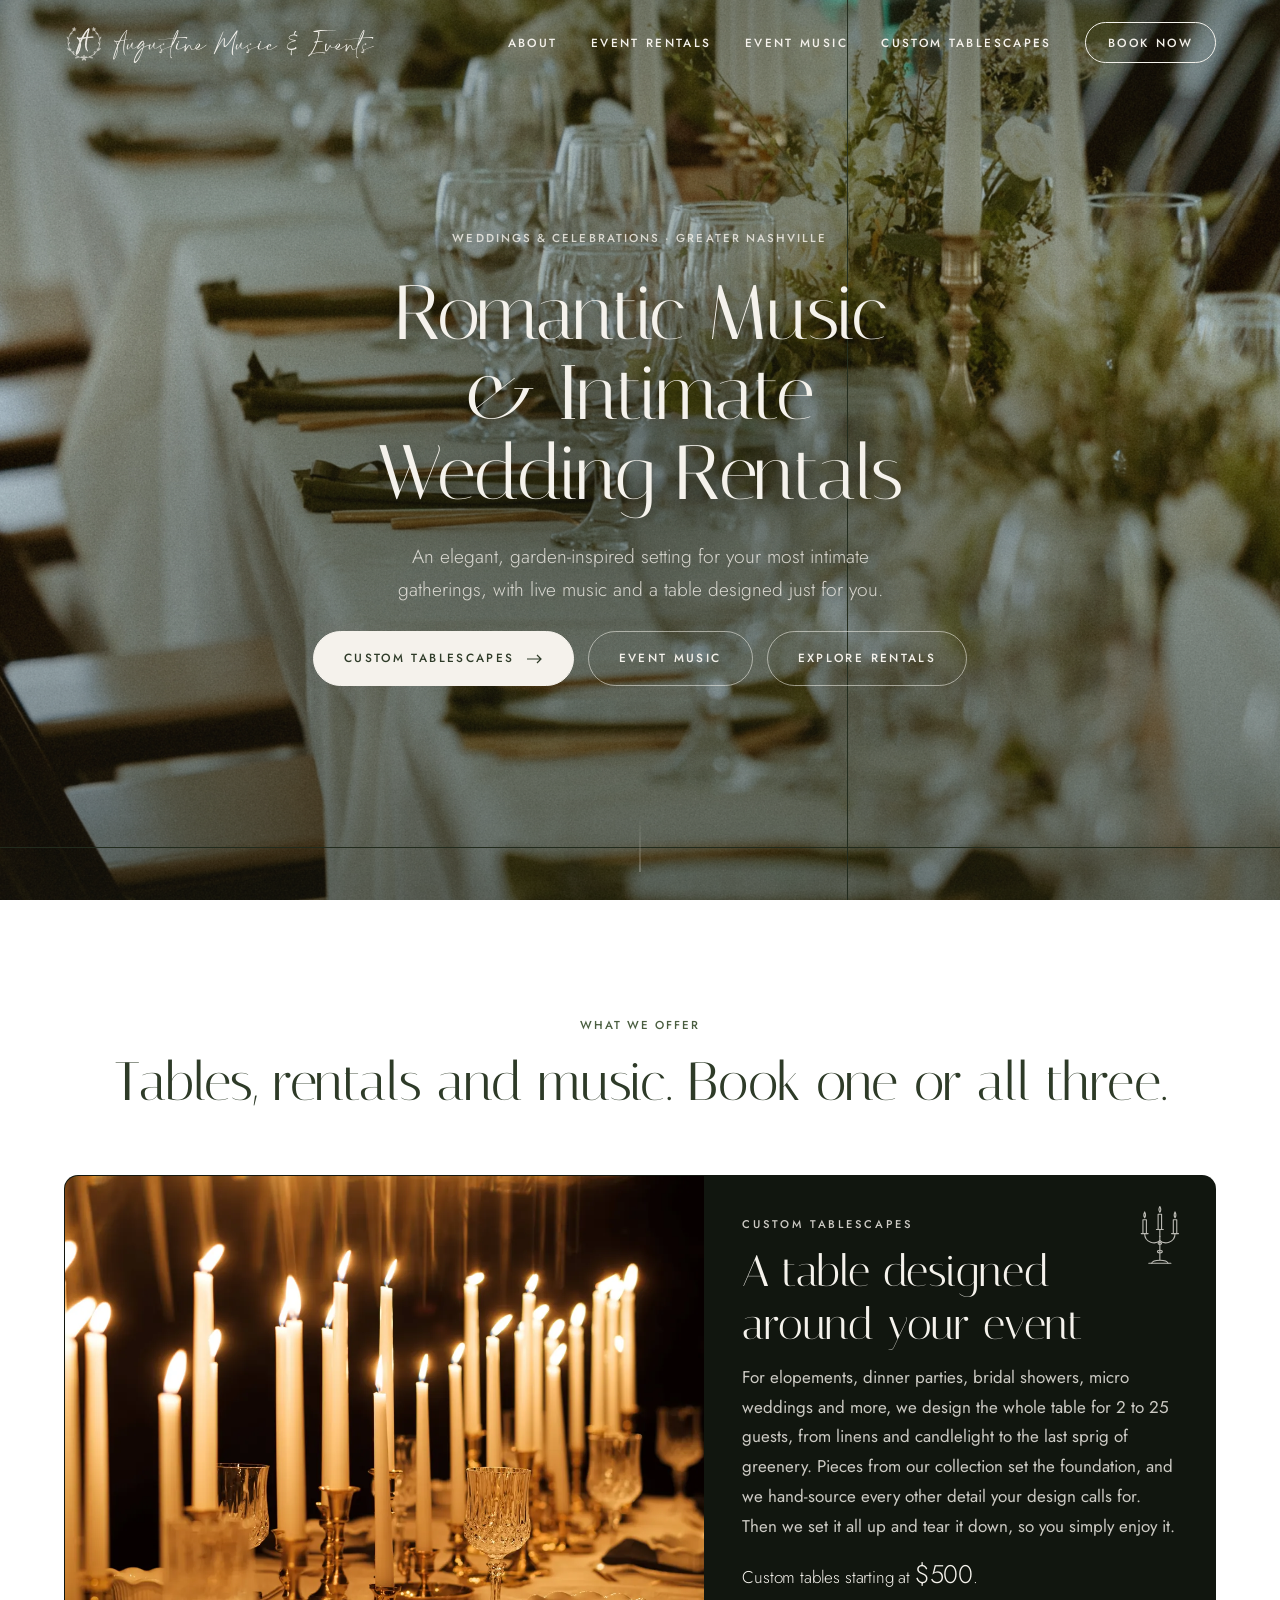
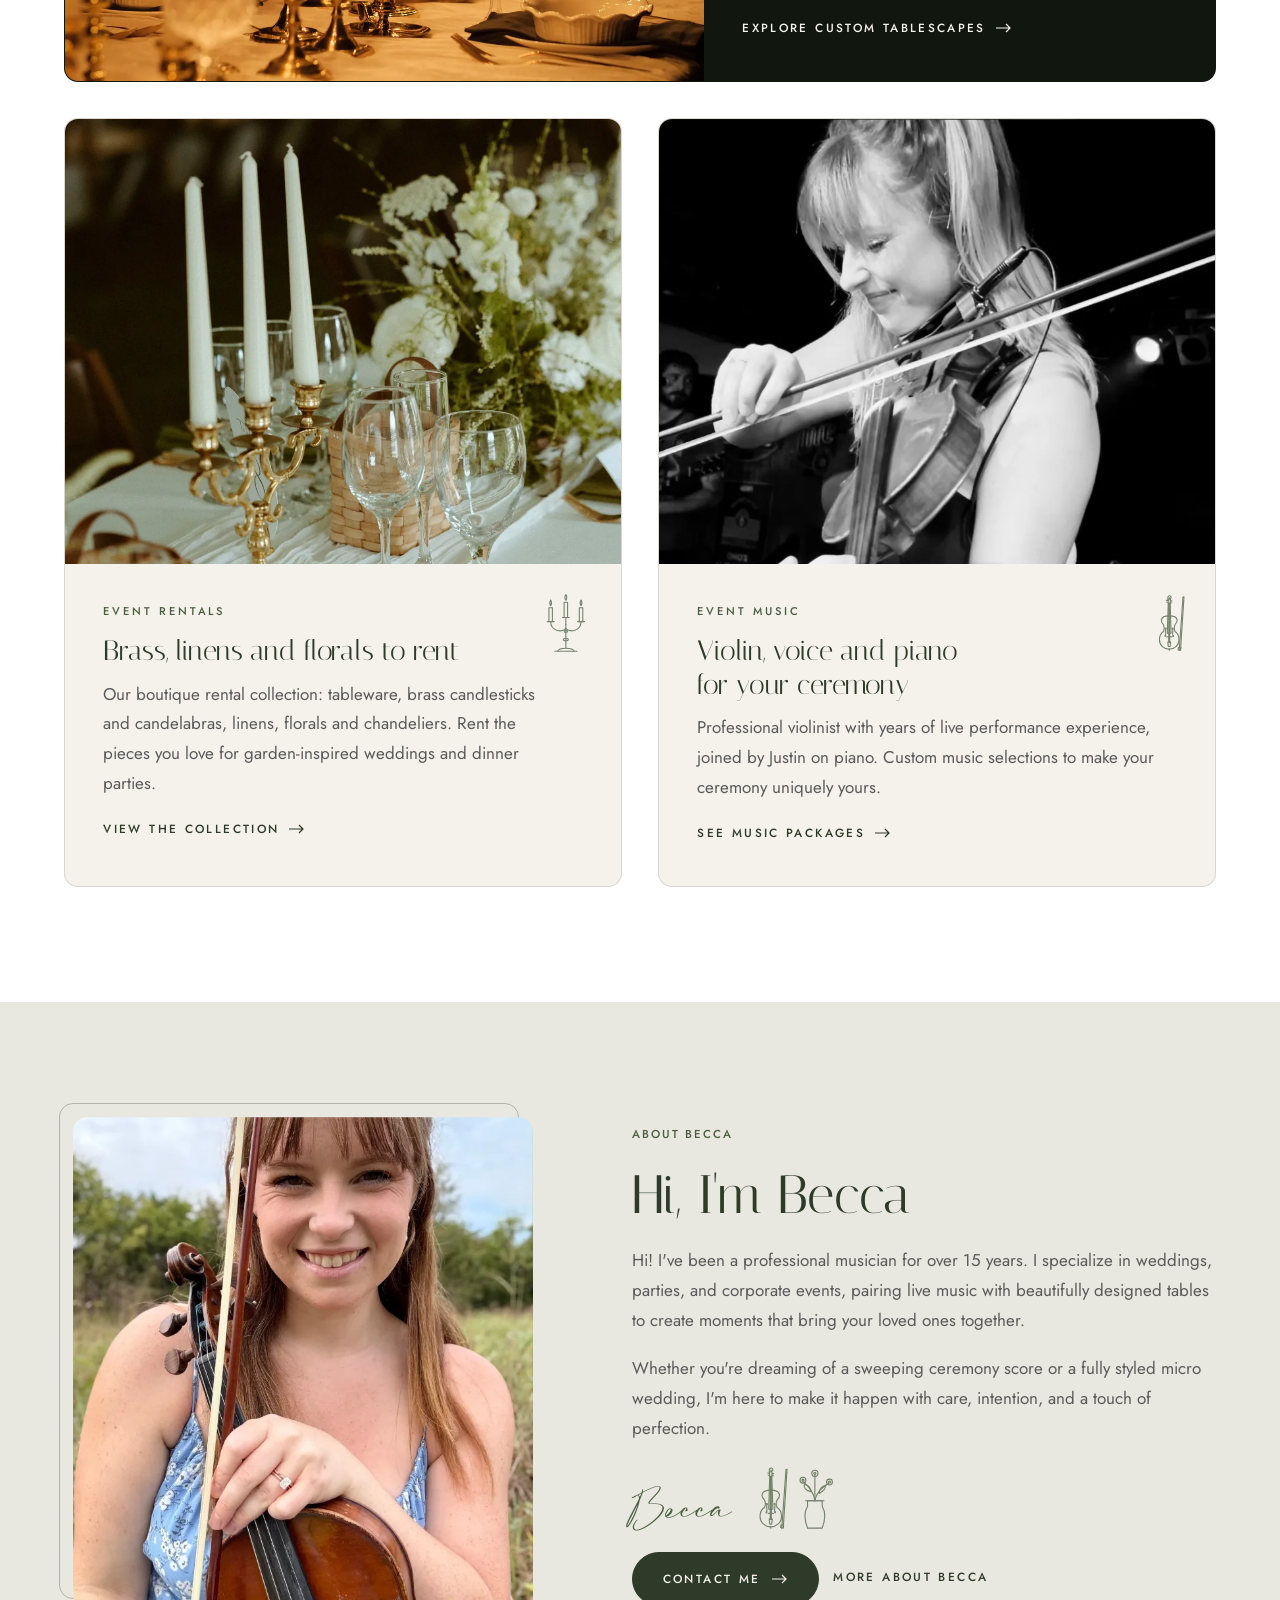
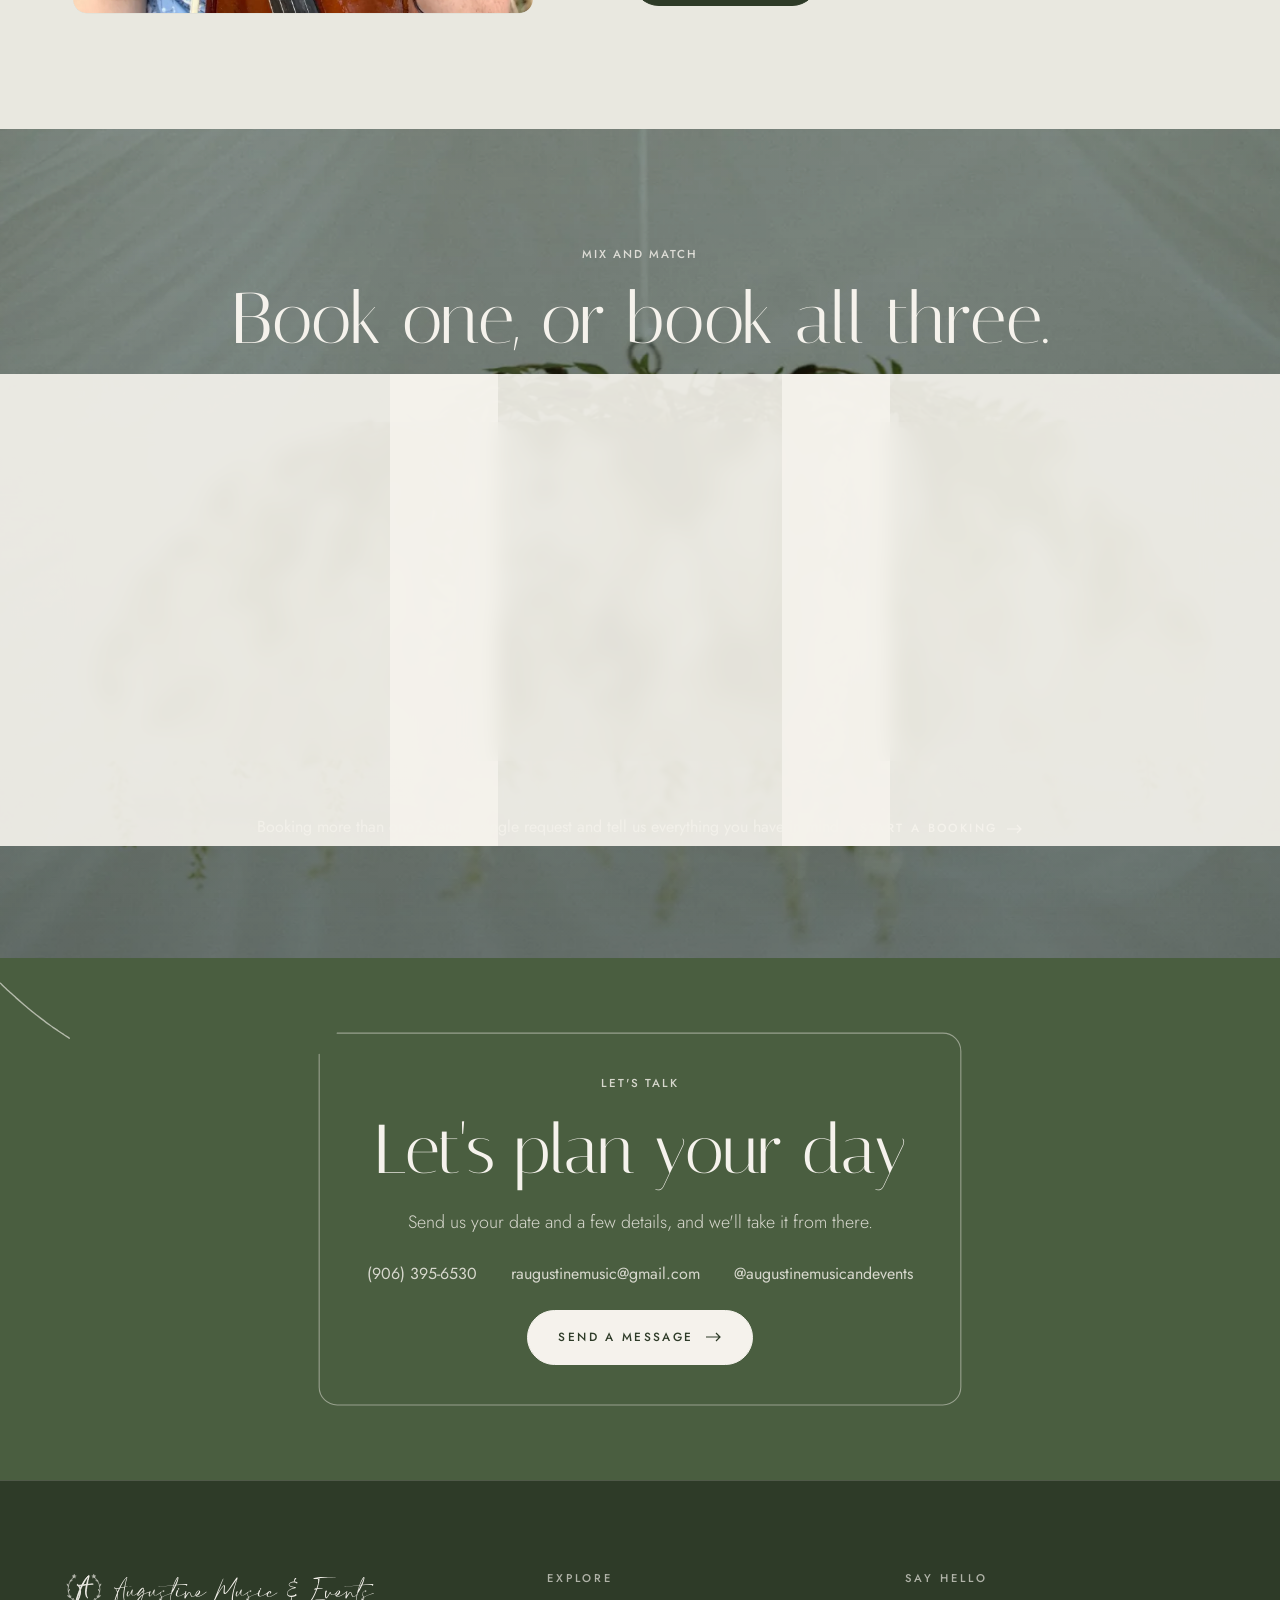
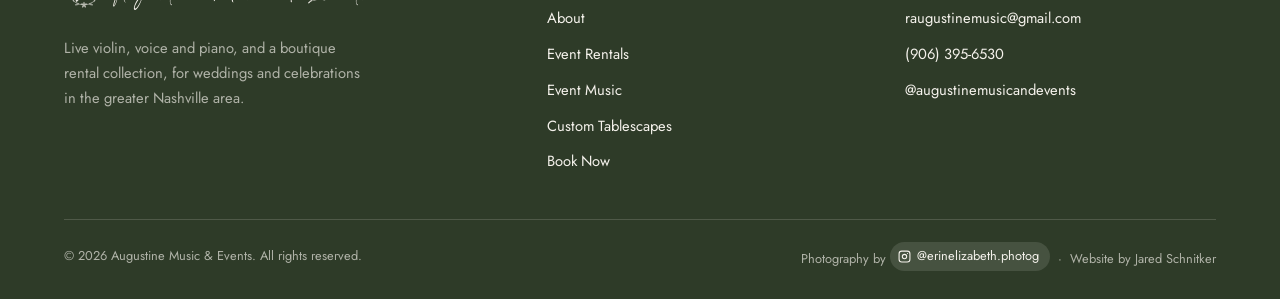
==== commit 8e1186e4: "Home hero title: live text in the site heading font instead of the Canva image Co-Authored-By: Claud" ====
--- a/index.html
+++ b/index.html
@@ -50,8 +50,8 @@
     .hero .eyebrow { color: var(--on-dark); }
     /* Becca's headline font lives only in Canva, so the heading is her image,
        inside a real <h1> whose alt text is the heading. */
-    .hero-text { line-height: 0; }
-    .hero-text img { width: min(760px, 86vw); height: auto; filter: drop-shadow(0 2px 18px rgba(0, 0, 0, 0.35)); }
+    /* Live text in the site's heading font (was an image of Becca's Canva lettering). */
+    .hero-text { color: var(--cream); max-width: 16ch; margin-inline: auto; font-size: clamp(2.6rem, 6vw, 5.2rem); line-height: 1.04; text-wrap: balance; text-shadow: 0 2px 18px rgba(0, 0, 0, 0.35); }
     .hero-lede { max-width: 50ch; text-wrap: balance; color: var(--on-dark); font-size: clamp(1.05rem, 1.5vw, 1.2rem); font-weight: 300; line-height: 1.7; }
     .hero .btn-row { justify-content: center; }
 
@@ -186,9 +186,7 @@
       <div class="hero-media" aria-hidden="true"></div>
       <div class="hero-content">
         <p class="eyebrow center rise" style="--d:0">Weddings &amp; celebrations &middot; Greater Nashville</p>
-        <h1 class="hero-text rise" style="--d:1">
-          <img src="hero-headline.png" alt="Romantic Music &amp; Intimate Wedding Rentals" width="1176" height="206" fetchpriority="high" />
-        </h1>
+        <h1 class="hero-text display rise" style="--d:1">Romantic Music &amp; Intimate Wedding Rentals</h1>
         <p class="hero-lede rise" style="--d:2">An elegant, garden&#8209;inspired setting for your most intimate gatherings, with live music and a table designed just for you.</p>
         <div class="btn-row rise" style="--d:3">
           <a href="custom-tablescapes.html" class="btn btn-solid-light">Custom Tablescapes <svg class="arrow" viewBox="0 0 16 10" aria-hidden="true" focusable="false"><path d="M0 5h14M10 1l4 4-4 4" fill="none" stroke="currentColor" stroke-width="1.2"/></svg></a>
--- a/css/site.css
+++ b/css/site.css
@@ -9,7 +9,9 @@
  * below is a tint of those six made with color-mix, never a new hue.
  */
 
-@font-face { font-family: 'HeyLovely'; src: url('../HeyLovely.ttf') format('truetype'); font-weight: normal; font-style: normal; font-display: swap; }
+/* Hey Lovely by 50Fox Studio. Licensed via Creative Market order 148670832 (2026-10-26): Desktop (1 seat) +
+   Webfont (up to 10,000 pageviews/month). Web files are from that purchase; HeyLovely.ttf is a fallback. */
+@font-face { font-family: 'HeyLovely'; src: url('../fonts/hey-lovely.woff2') format('woff2'), url('../fonts/hey-lovely.woff') format('woff'), url('../HeyLovely.ttf') format('truetype'); font-weight: normal; font-style: normal; font-display: swap; }
 
 :root {
   --green: #4a5e40;
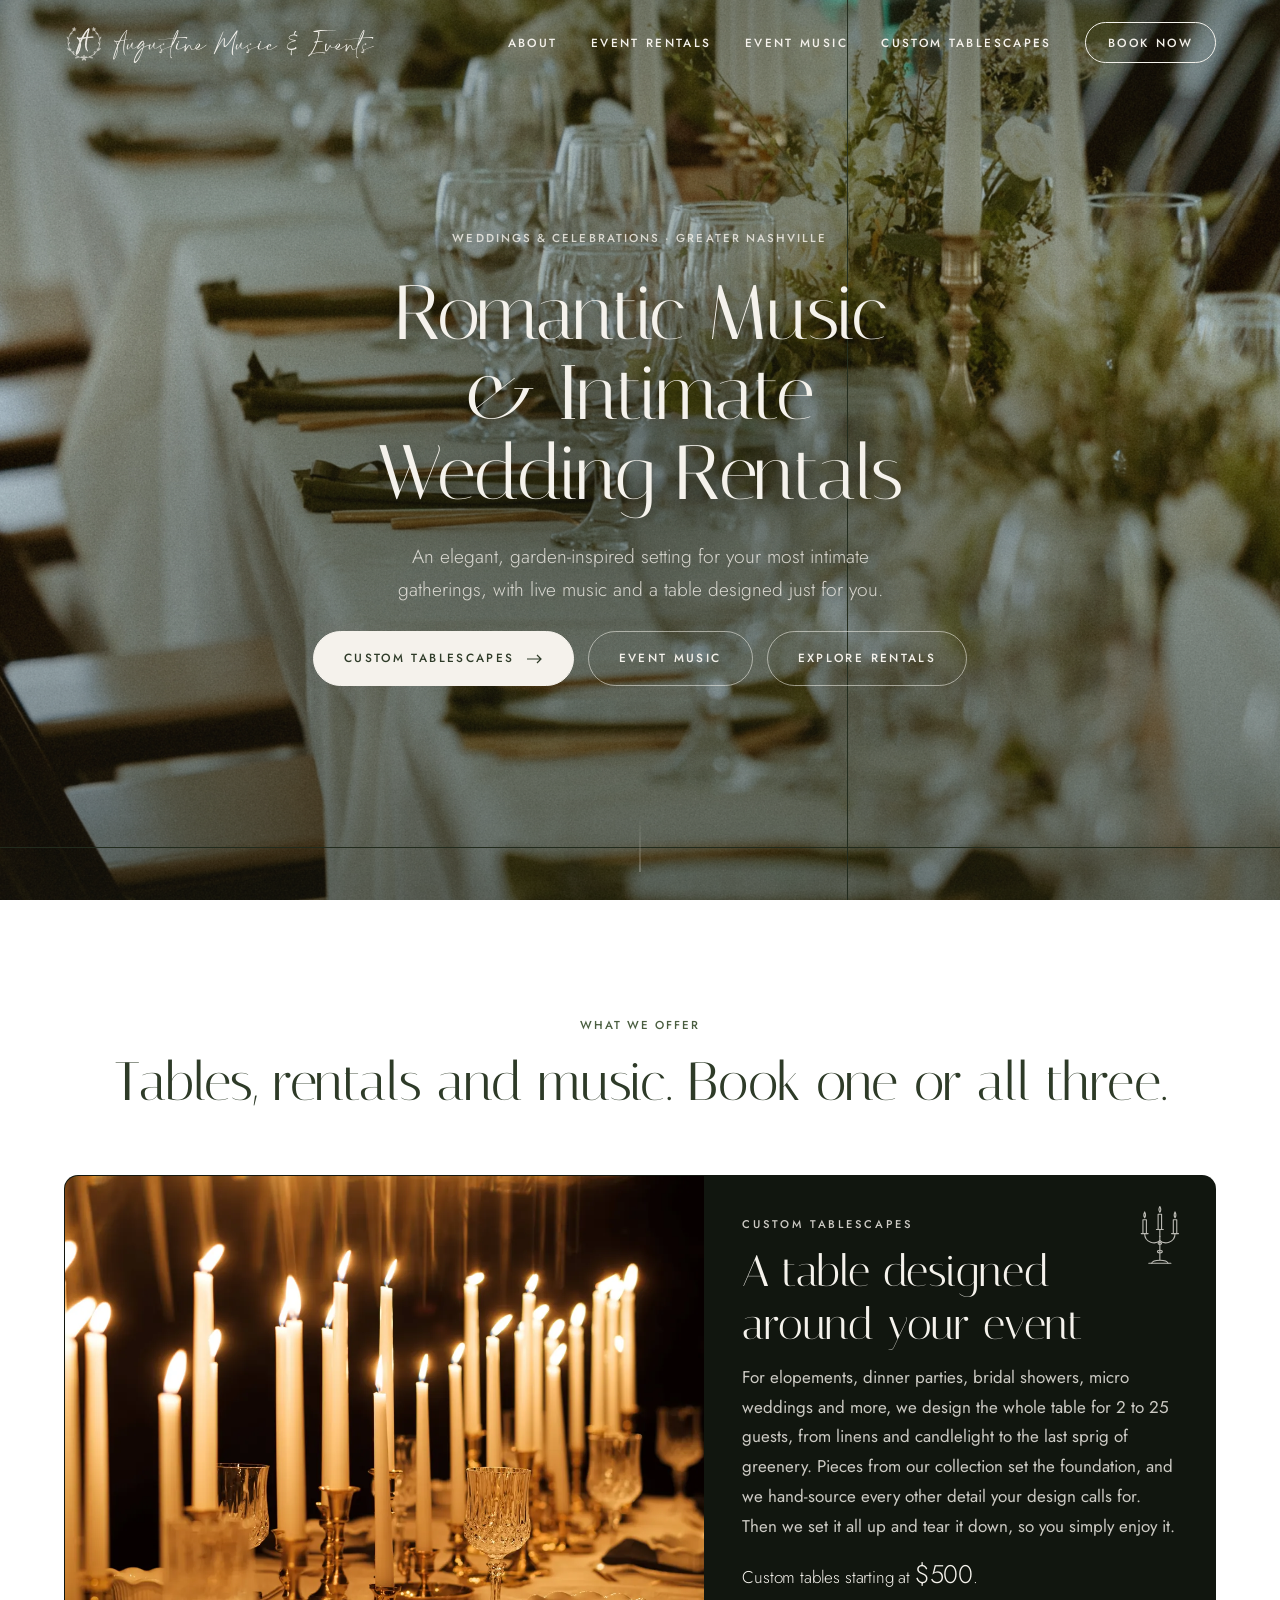
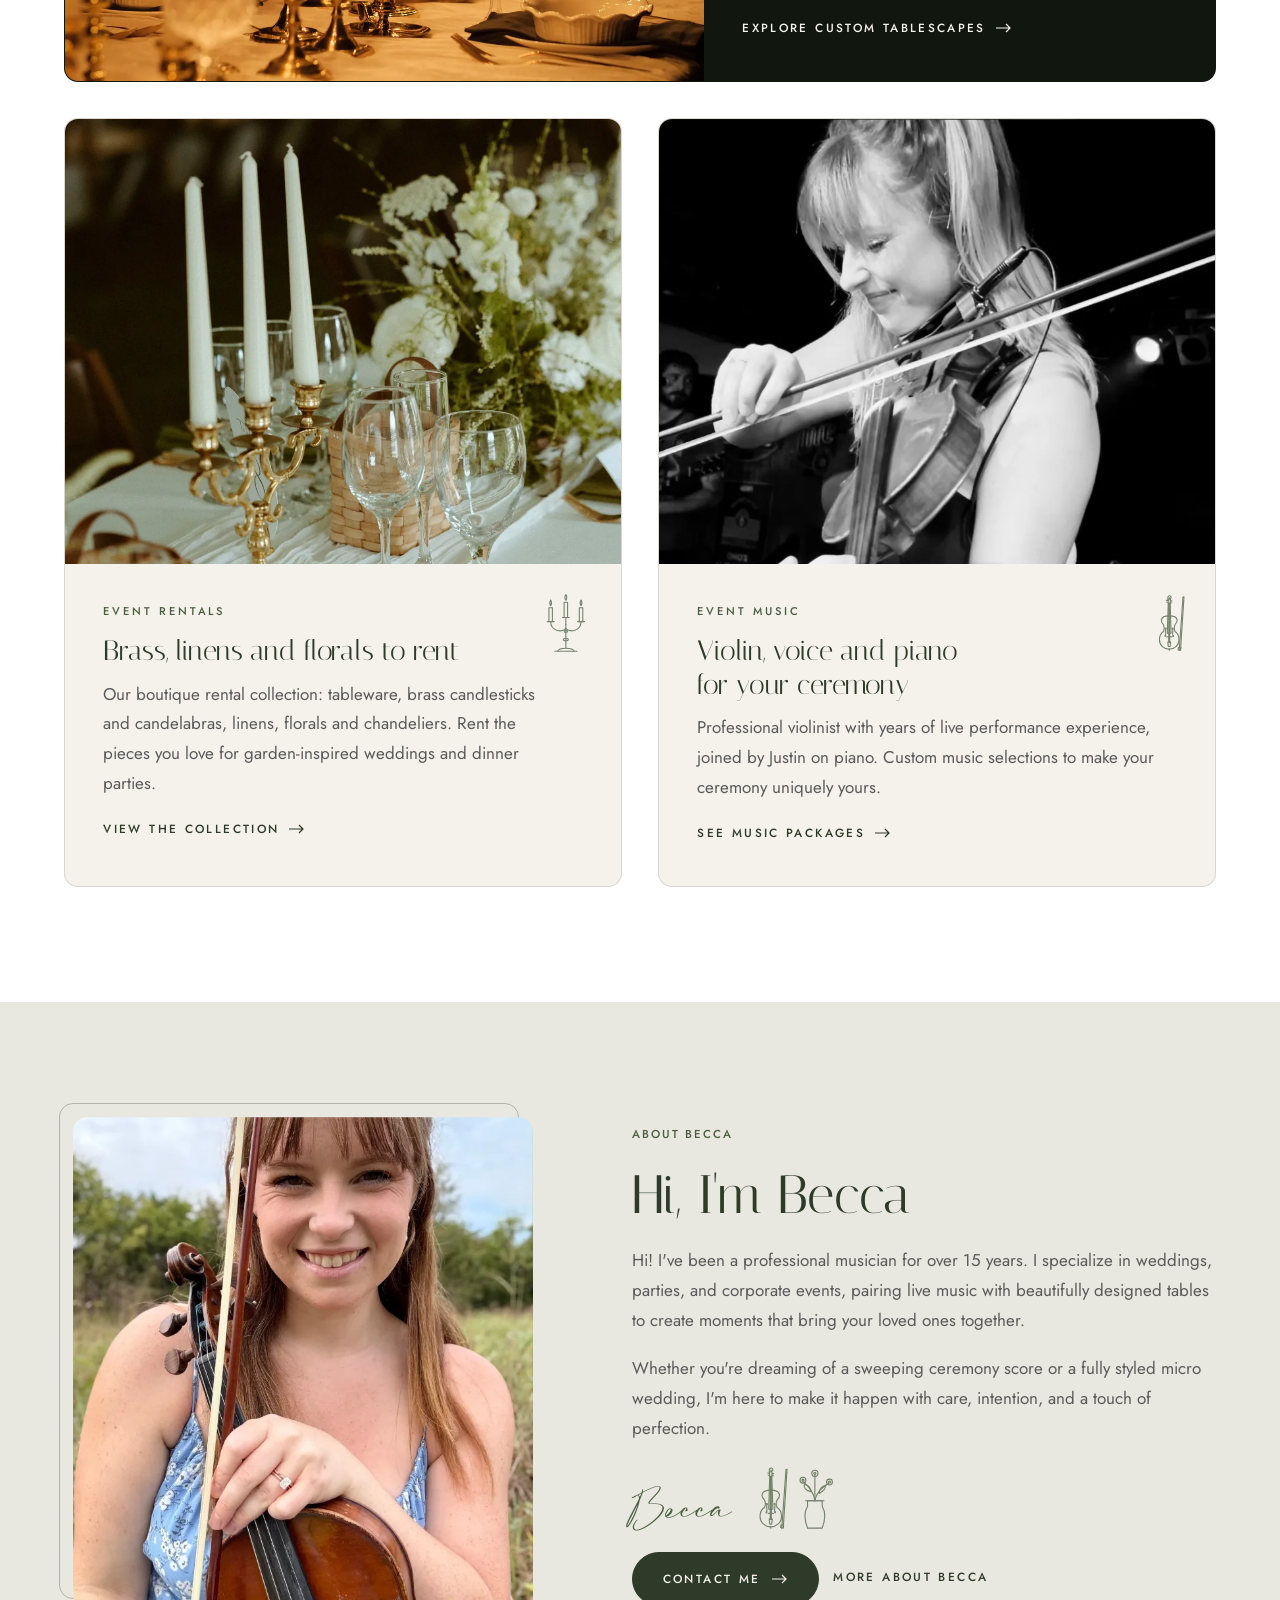
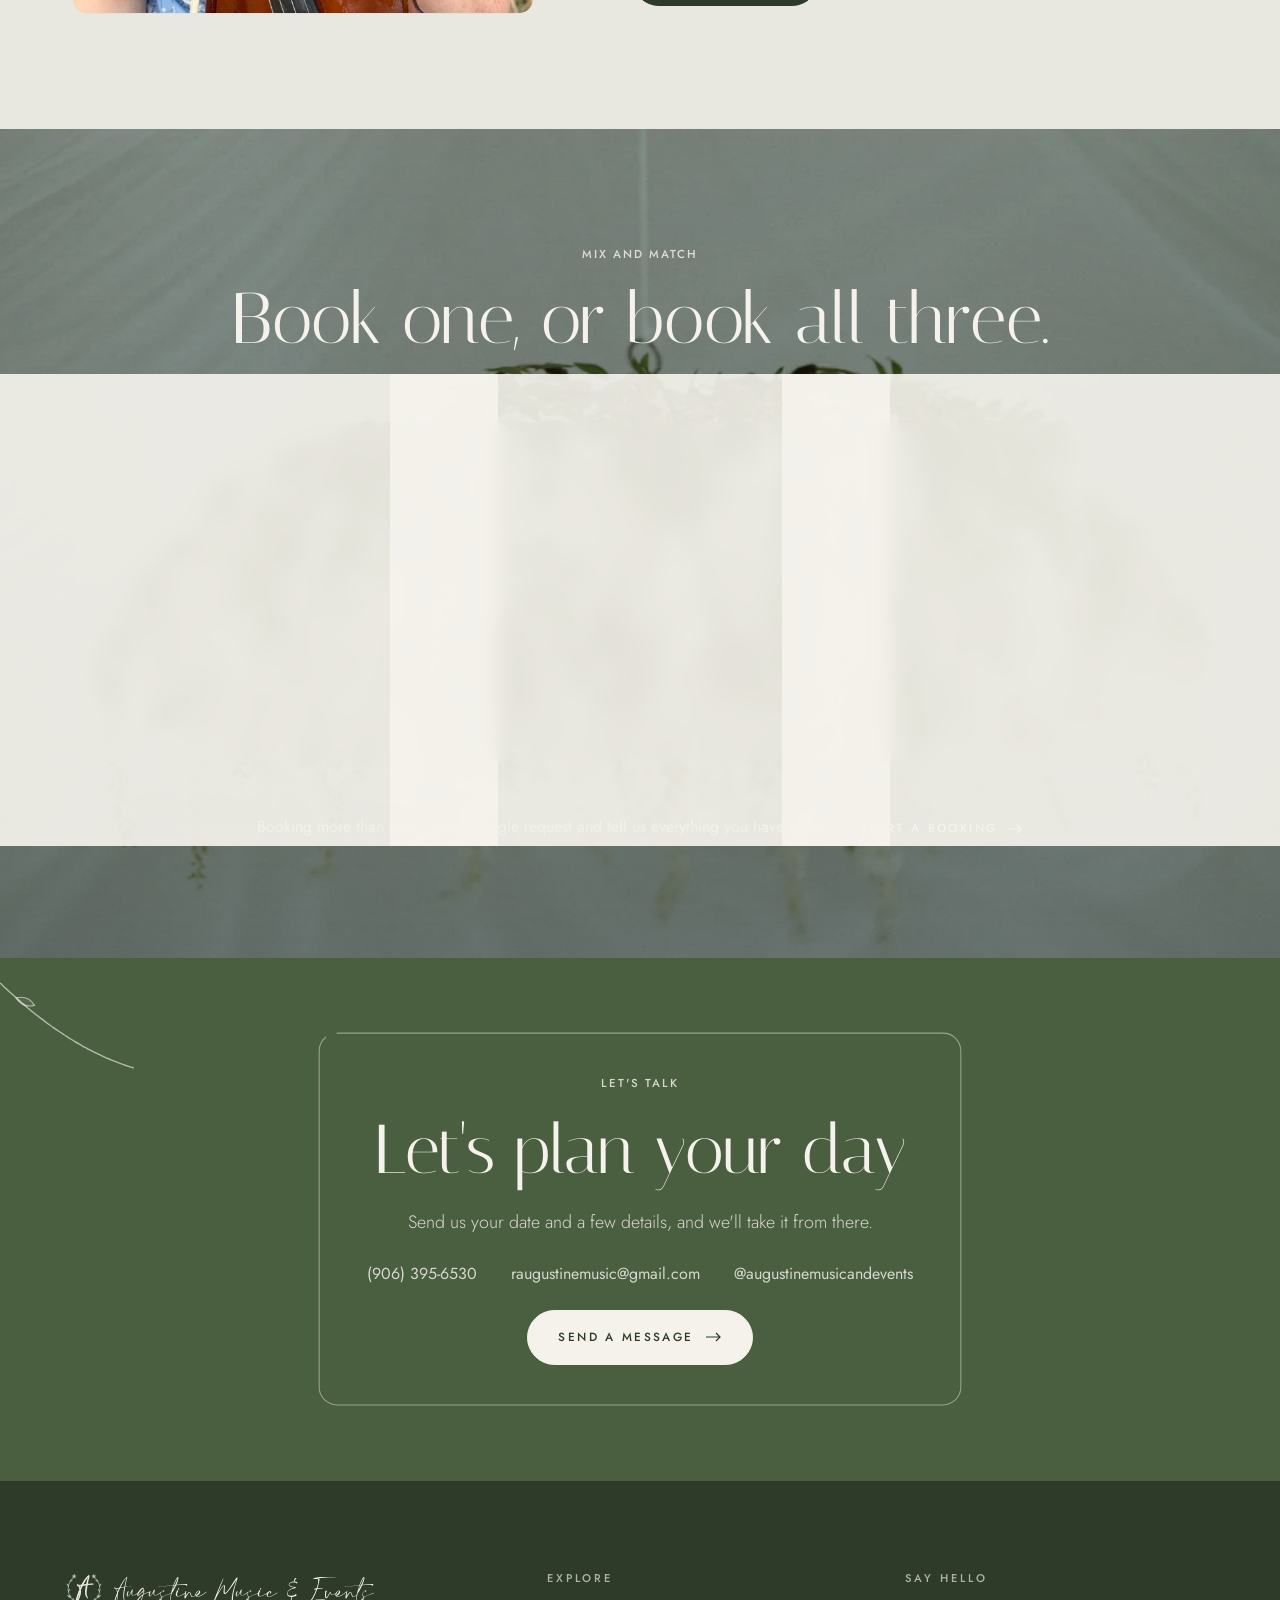
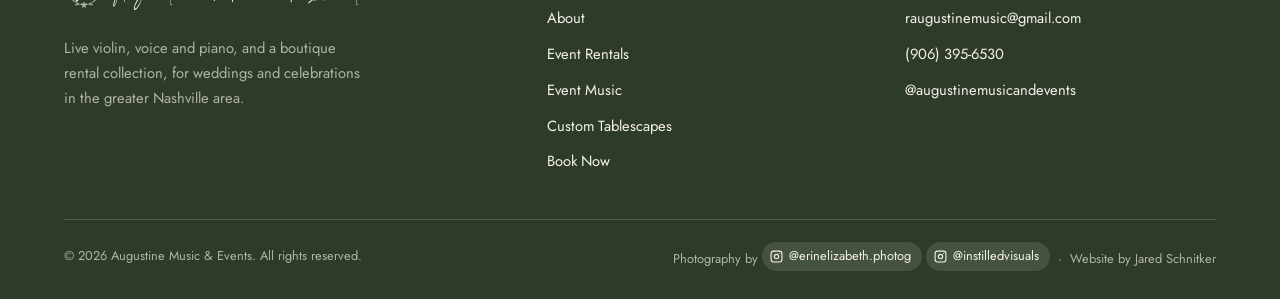
==== commit 568a8277: "Footer: credit @instilledvisuals beside @erinelizabeth.photog on every page Co-Authored-By: Claude O" ====
--- a/index.html
+++ b/index.html
@@ -348,7 +348,7 @@
     </div>
     <div class="wrap footer-bottom">
       <p>&copy; 2026 Augustine Music &amp; Events. All rights reserved.</p>
-      <p class="footer-credits">Photography by <a href="https://www.instagram.com/erinelizabeth.photog?igsh=bGJ2ZzkxNmQ1M3Fk" target="_blank" rel="noopener" class="photo-credit-link">@erinelizabeth.photog</a> &nbsp;&middot;&nbsp; Website by Jared Schnitker</p>
+      <p class="footer-credits">Photography by <a href="https://www.instagram.com/erinelizabeth.photog?igsh=bGJ2ZzkxNmQ1M3Fk" target="_blank" rel="noopener" class="photo-credit-link">@erinelizabeth.photog</a> <a href="https://www.instagram.com/instilledvisuals" target="_blank" rel="noopener" class="photo-credit-link">@instilledvisuals</a> &nbsp;&middot;&nbsp; Website by Jared Schnitker</p>
     </div>
   </footer>
 
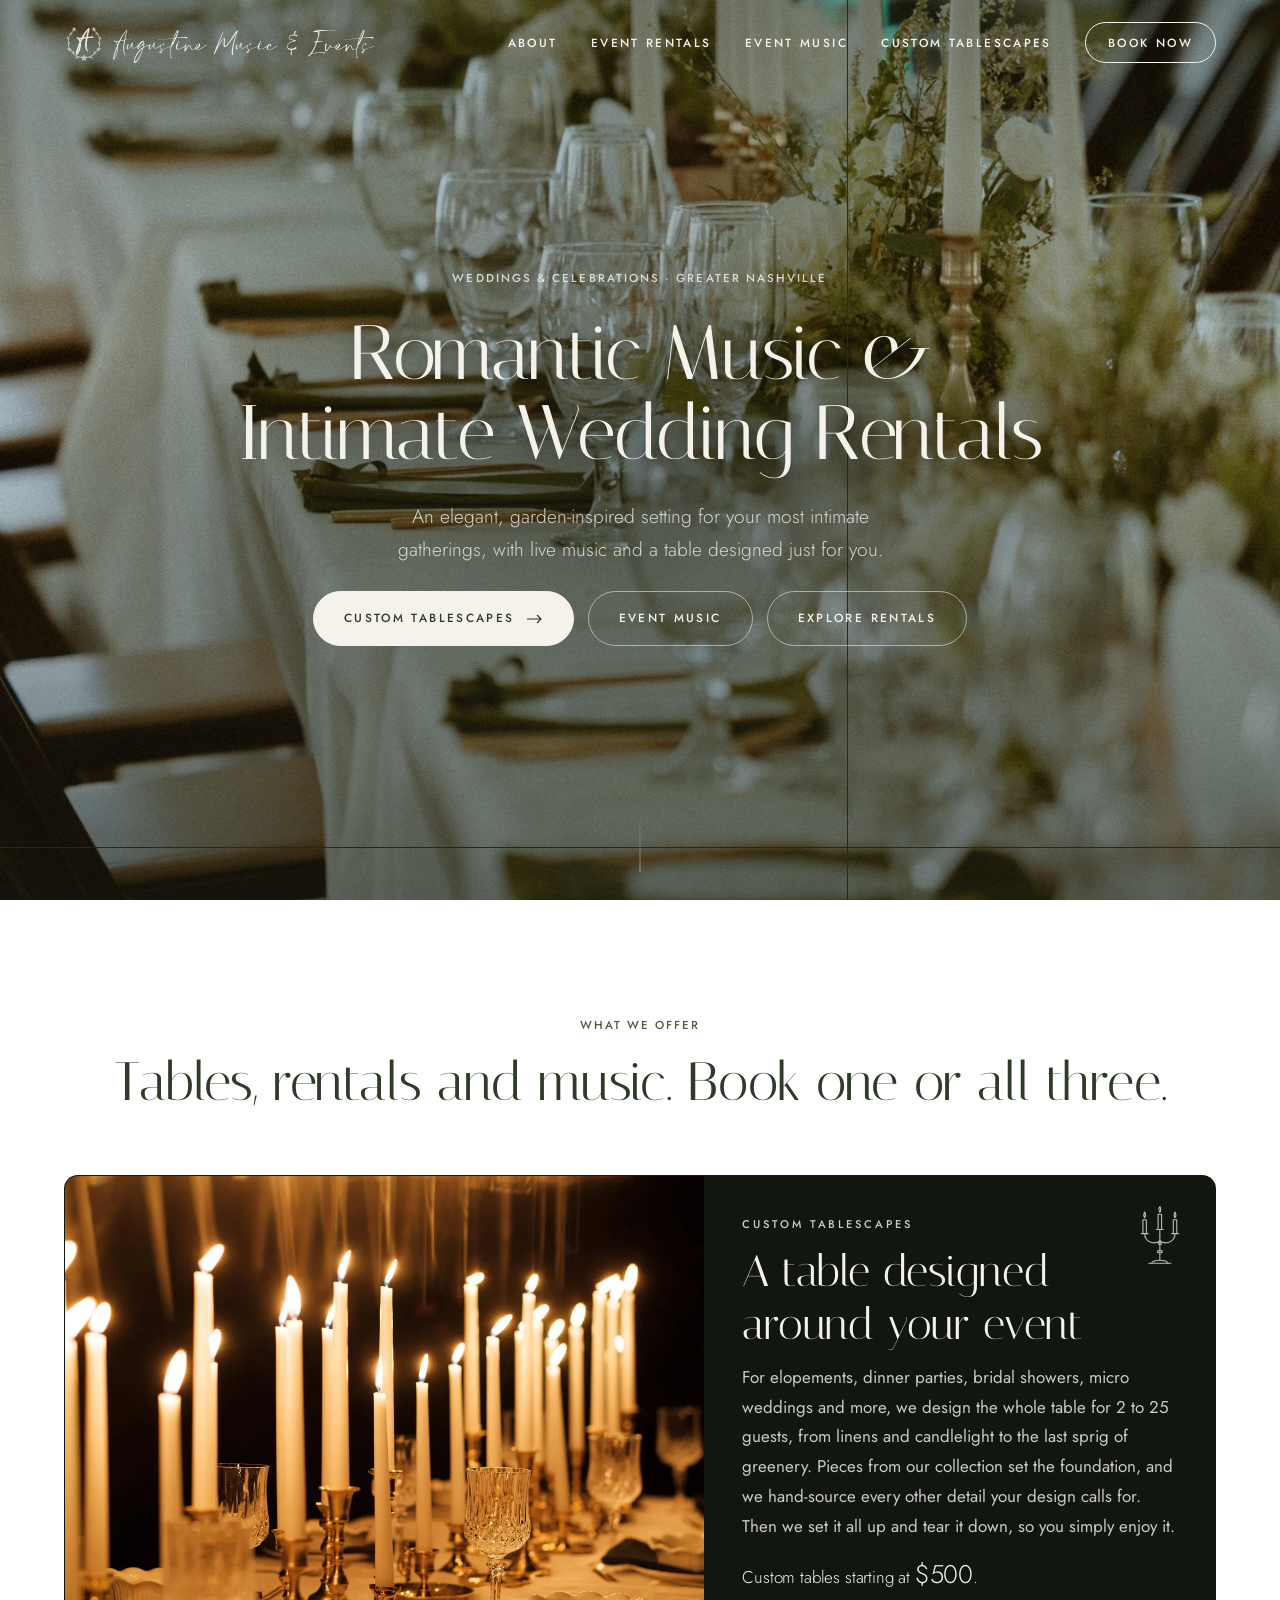
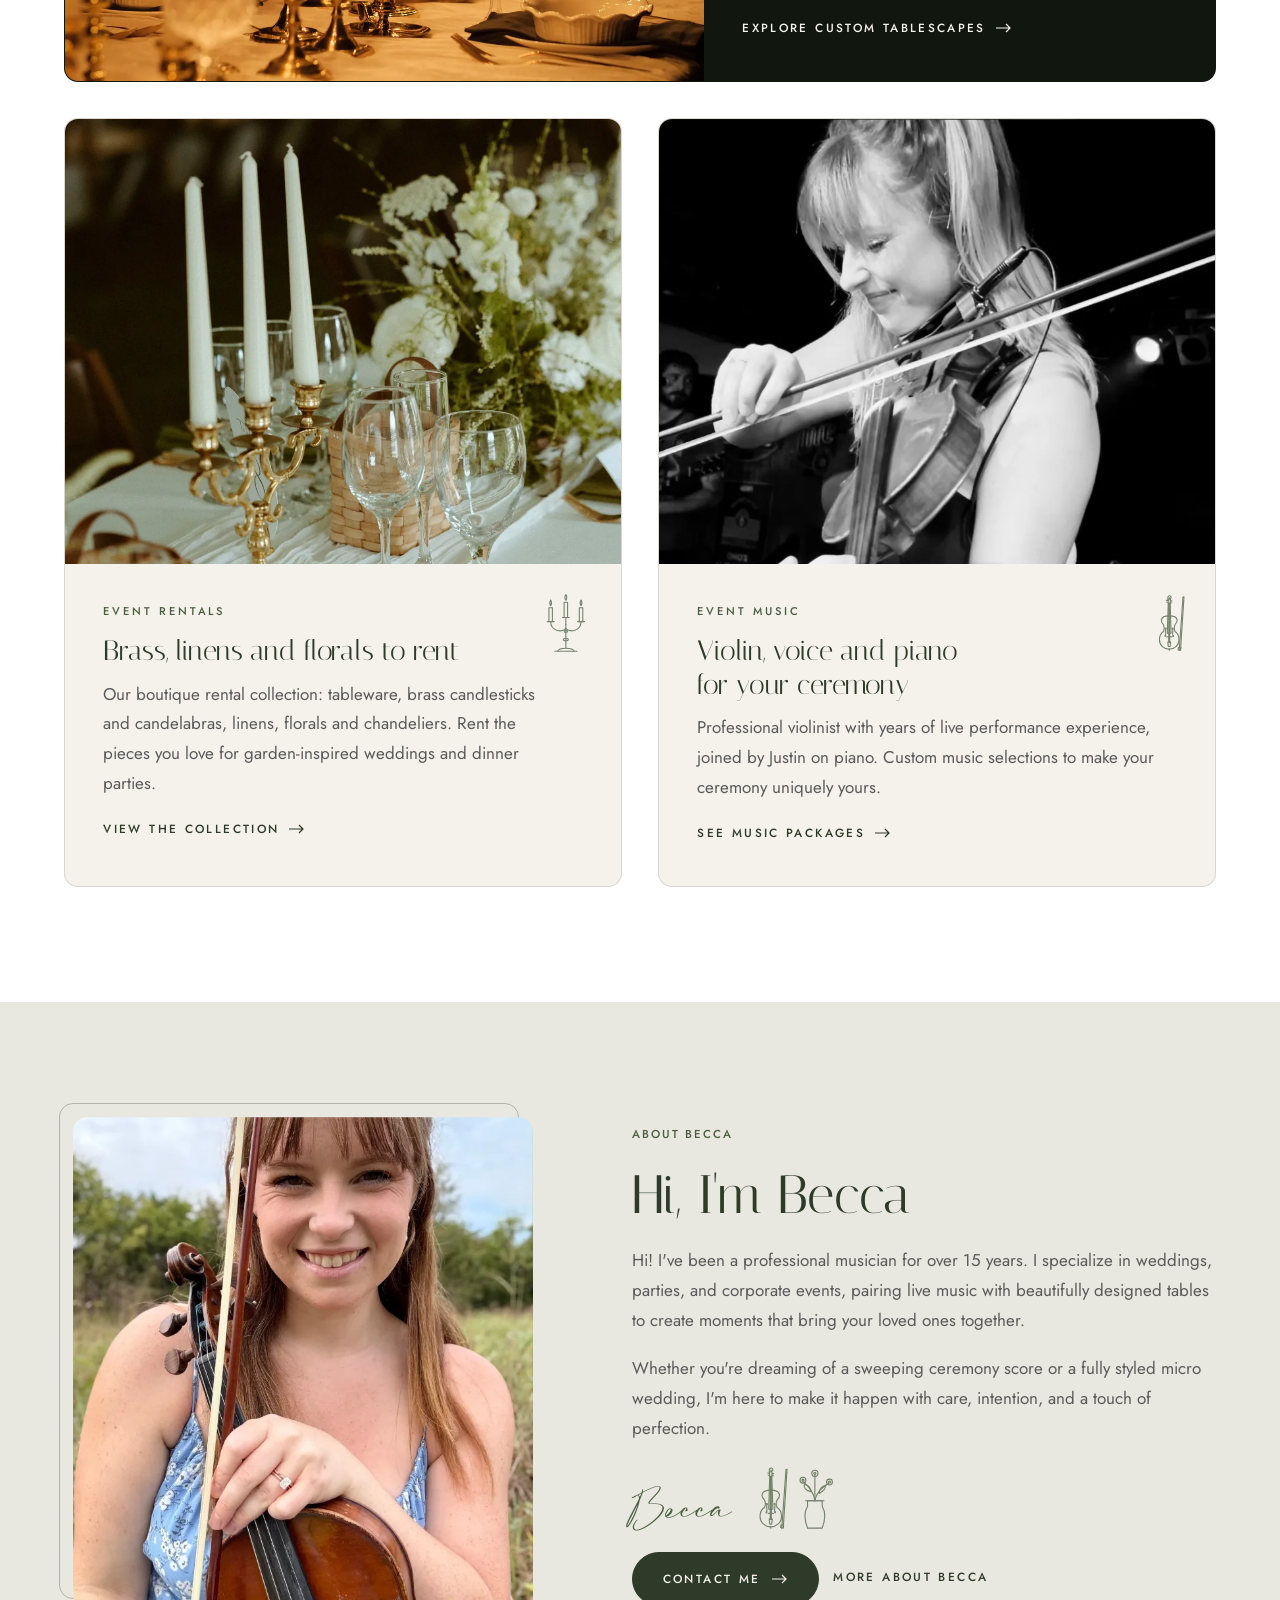
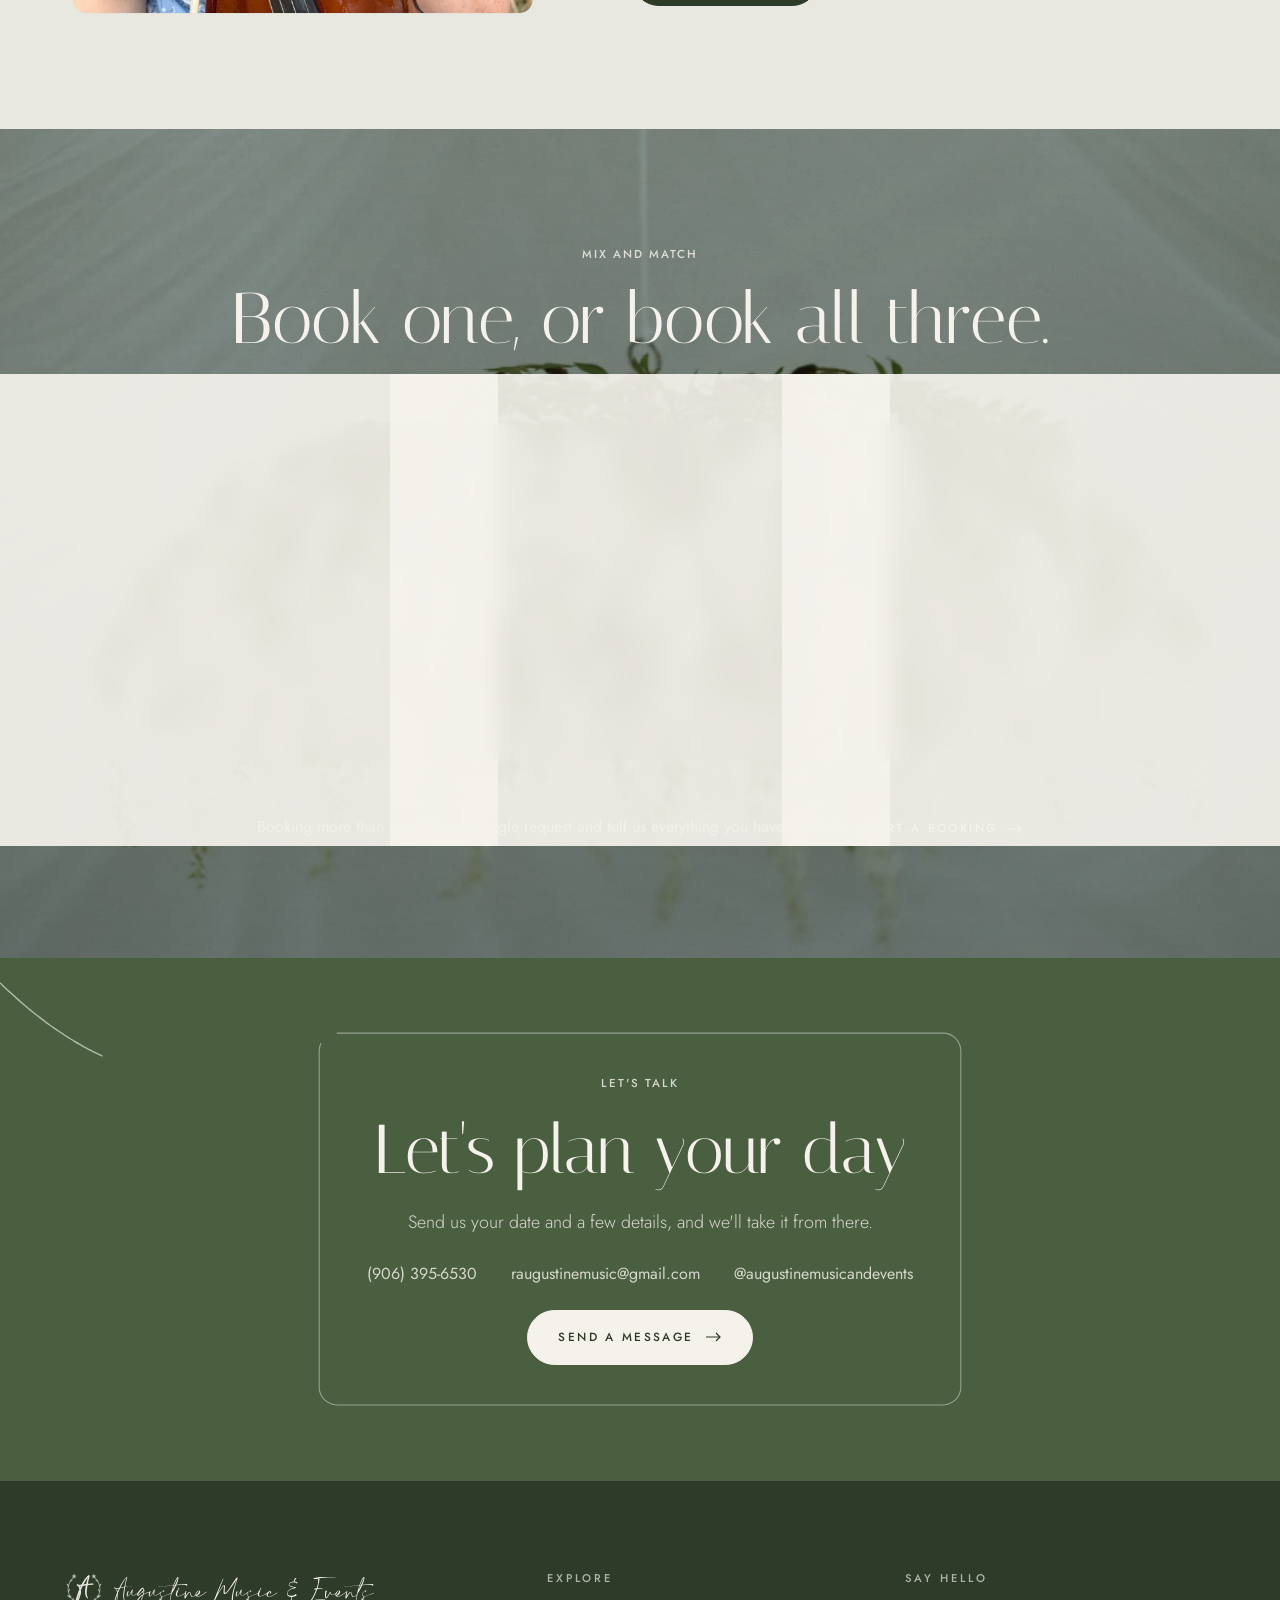
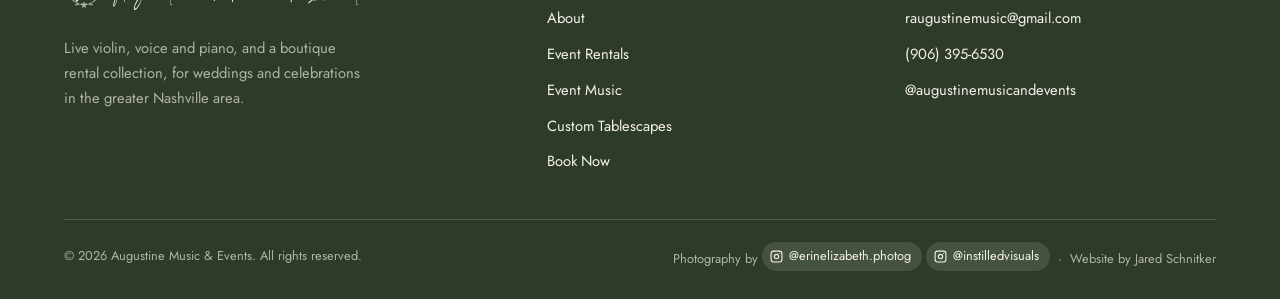
==== commit ff42ba28: "Home hero title: wider measure so it sits on two lines on desktop and tablet Co-Authored-By: Claude " ====
--- a/index.html
+++ b/index.html
@@ -51,7 +51,7 @@
     /* Becca's headline font lives only in Canva, so the heading is her image,
        inside a real <h1> whose alt text is the heading. */
     /* Live text in the site's heading font (was an image of Becca's Canva lettering). */
-    .hero-text { color: var(--cream); max-width: 16ch; margin-inline: auto; font-size: clamp(2.6rem, 6vw, 5.2rem); line-height: 1.04; text-wrap: balance; text-shadow: 0 2px 18px rgba(0, 0, 0, 0.35); }
+    .hero-text { color: var(--cream); max-width: 22ch; margin-inline: auto; font-size: clamp(2.6rem, 6vw, 5.2rem); line-height: 1.04; text-wrap: balance; text-shadow: 0 2px 18px rgba(0, 0, 0, 0.35); }
     .hero-lede { max-width: 50ch; text-wrap: balance; color: var(--on-dark); font-size: clamp(1.05rem, 1.5vw, 1.2rem); font-weight: 300; line-height: 1.7; }
     .hero .btn-row { justify-content: center; }
 
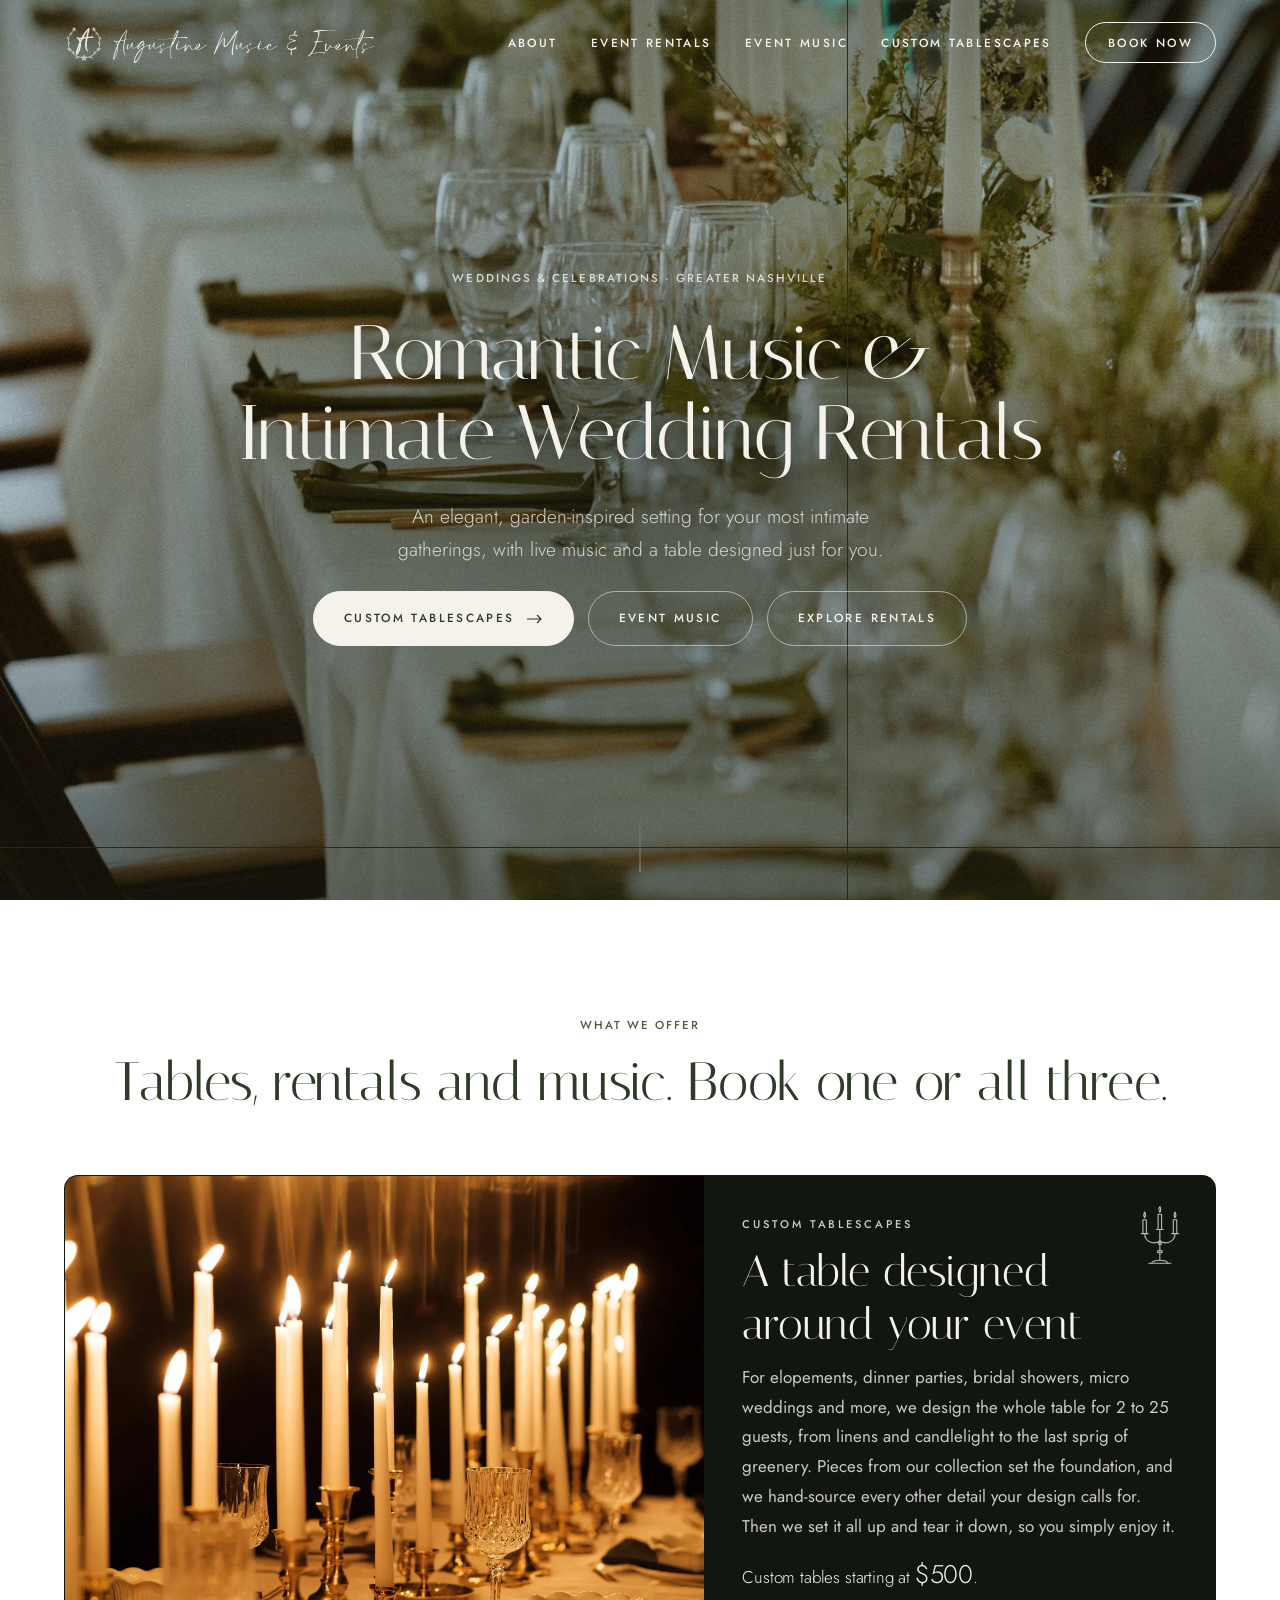
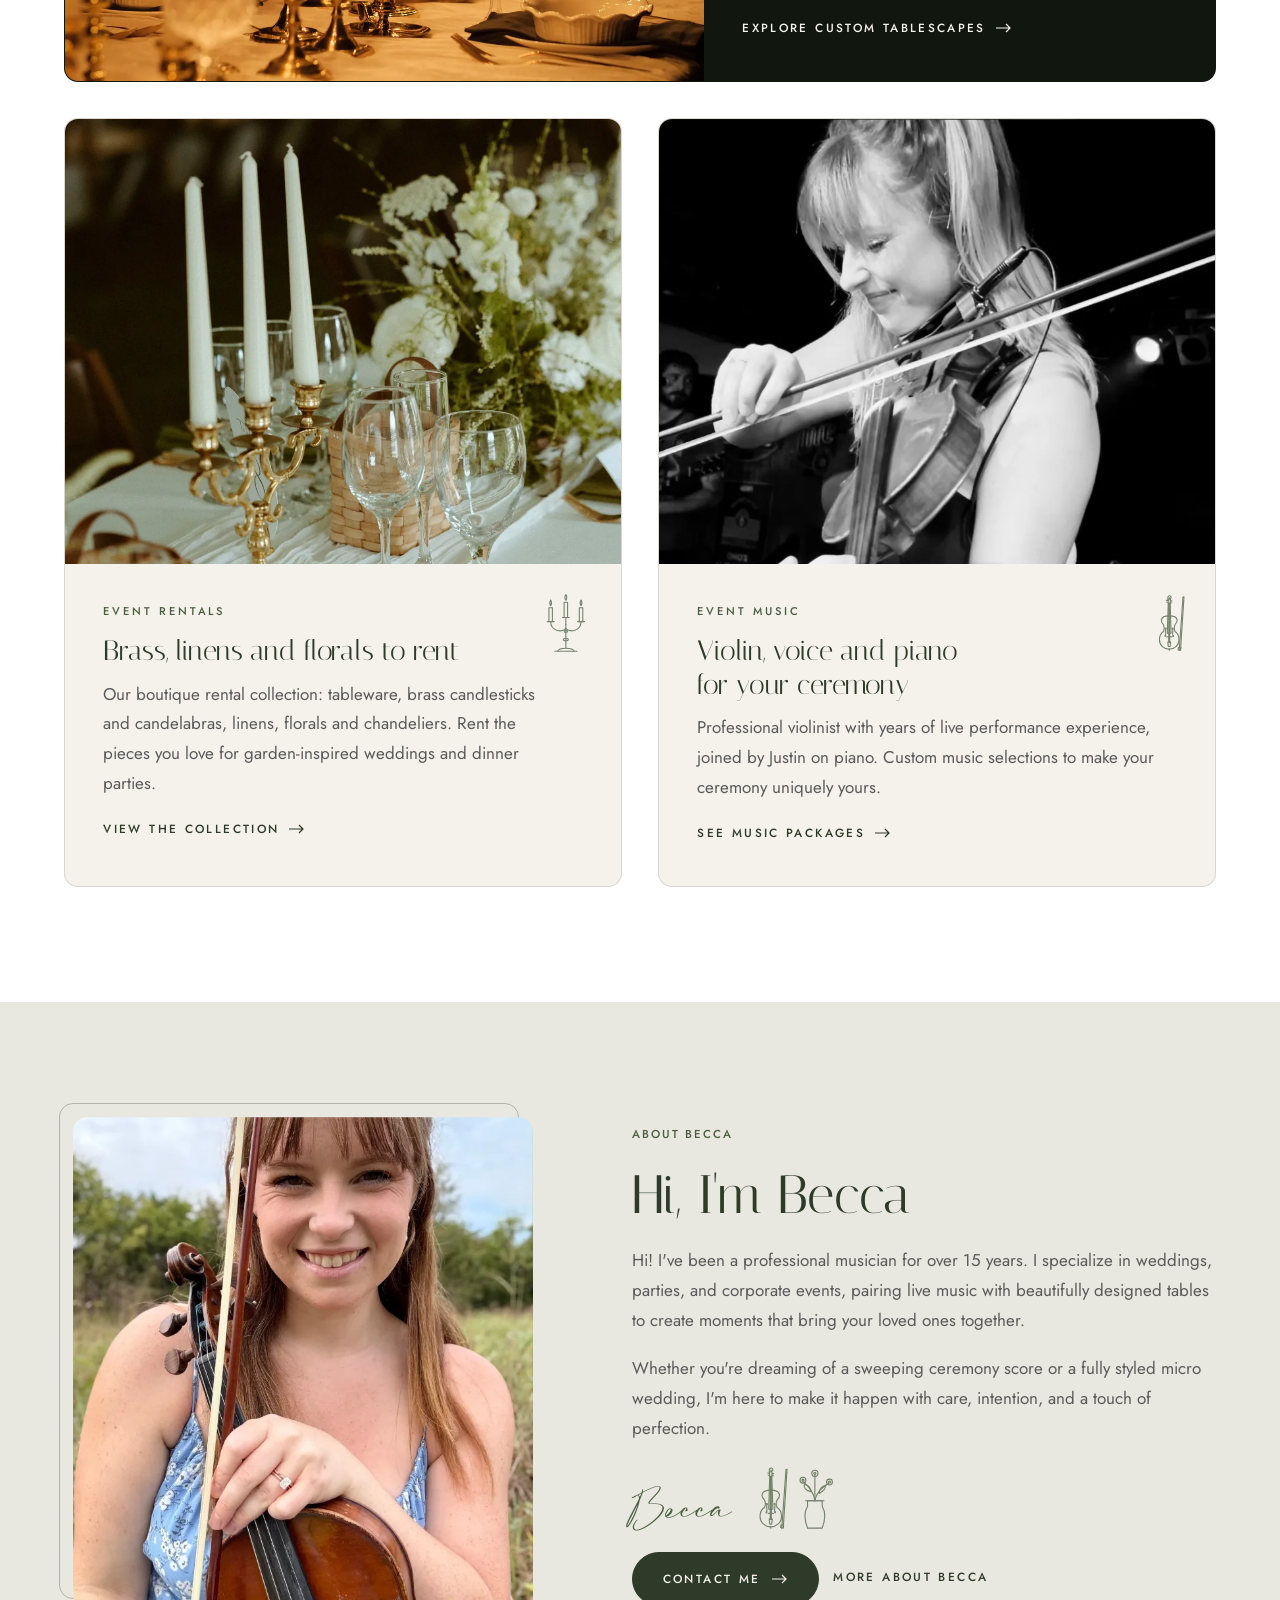
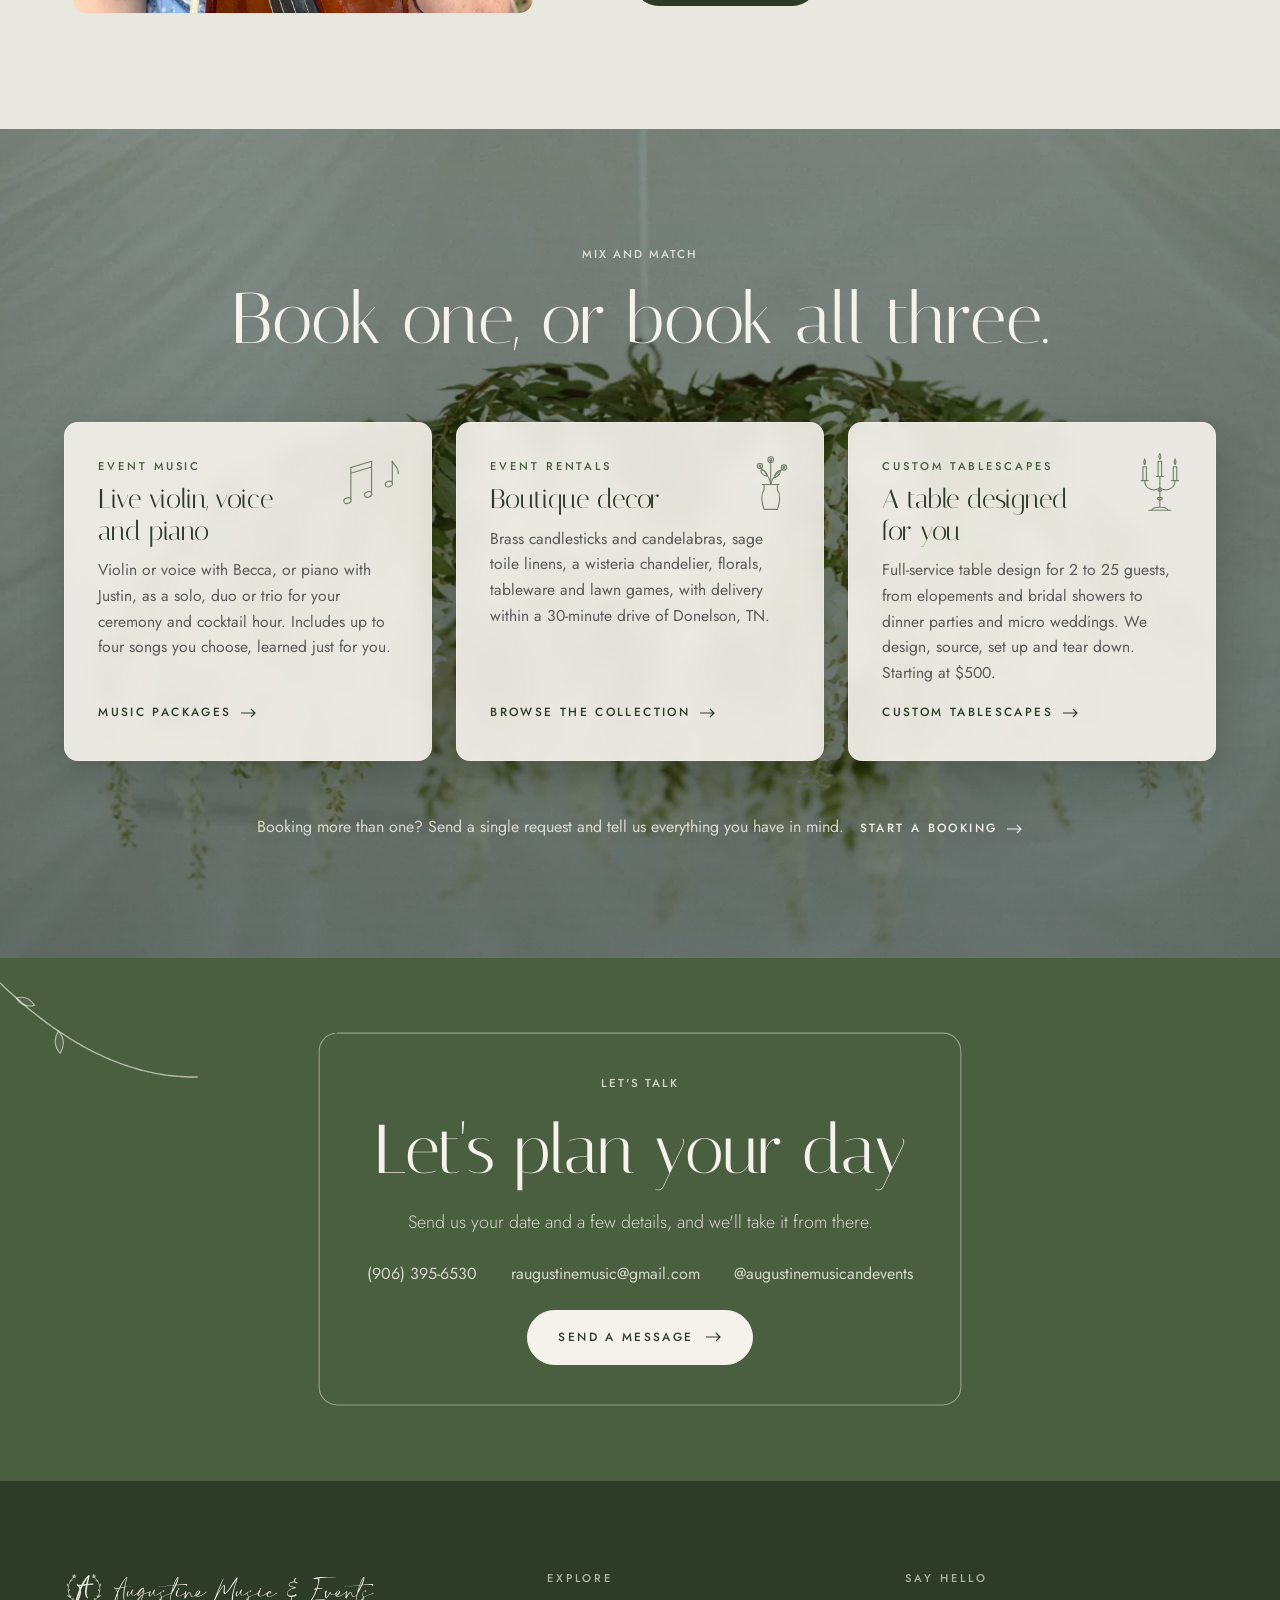
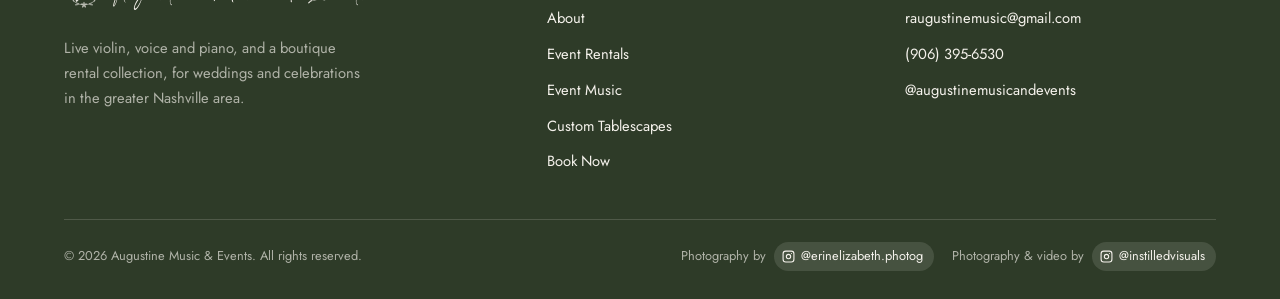
==== commit 5e224733: "Footer: Photography by @erinelizabeth.photog, Photography & video by @instilledvisuals; drop the web" ====
--- a/index.html
+++ b/index.html
@@ -348,7 +348,7 @@
     </div>
     <div class="wrap footer-bottom">
       <p>&copy; 2026 Augustine Music &amp; Events. All rights reserved.</p>
-      <p class="footer-credits">Photography by <a href="https://www.instagram.com/erinelizabeth.photog?igsh=bGJ2ZzkxNmQ1M3Fk" target="_blank" rel="noopener" class="photo-credit-link">@erinelizabeth.photog</a> <a href="https://www.instagram.com/instilledvisuals" target="_blank" rel="noopener" class="photo-credit-link">@instilledvisuals</a> &nbsp;&middot;&nbsp; Website by Jared Schnitker</p>
+      <p class="footer-credits"><span class="credit">Photography by <a href="https://www.instagram.com/erinelizabeth.photog?igsh=bGJ2ZzkxNmQ1M3Fk" target="_blank" rel="noopener" class="photo-credit-link">@erinelizabeth.photog</a></span> <span class="credit">Photography &amp; video by <a href="https://www.instagram.com/instilledvisuals" target="_blank" rel="noopener" class="photo-credit-link">@instilledvisuals</a></span></p>
     </div>
   </footer>
 
--- a/css/site.css
+++ b/css/site.css
@@ -412,6 +412,8 @@
   display: flex; flex-wrap: wrap; justify-content: space-between; align-items: center; gap: 12px 24px;
   padding-block: 22px 28px; border-top: 1px solid var(--line-on-dark); font-size: 0.8rem;
 }
+.footer-credits { display: flex; flex-wrap: wrap; align-items: center; gap: 8px 18px; }
+.footer-credits .credit { display: inline-flex; align-items: center; gap: 8px; }
 .photo-credit-link {
   display: inline-flex; align-items: center; gap: 6px; text-decoration: none; color: var(--cream);
   background: color-mix(in srgb, var(--cream) 12%, transparent); padding: 3px 11px 3px 8px; border-radius: 999px;
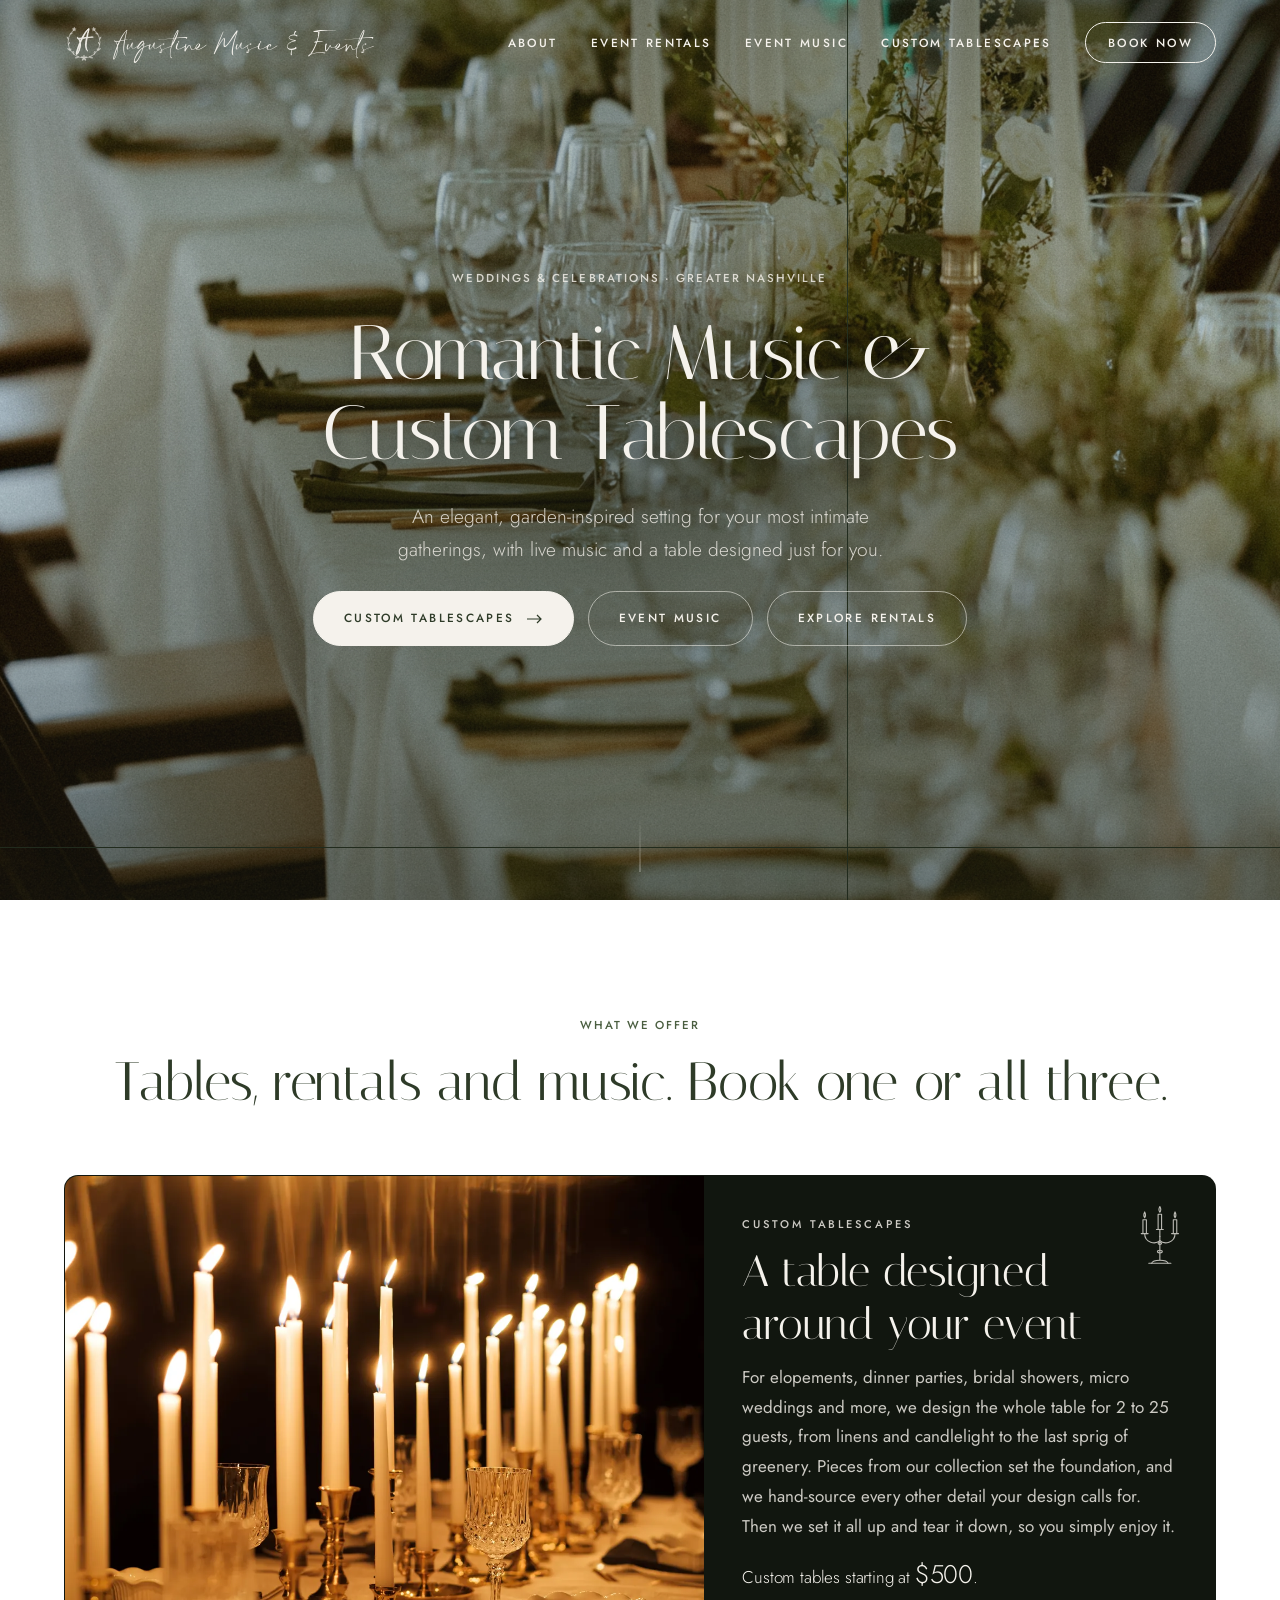
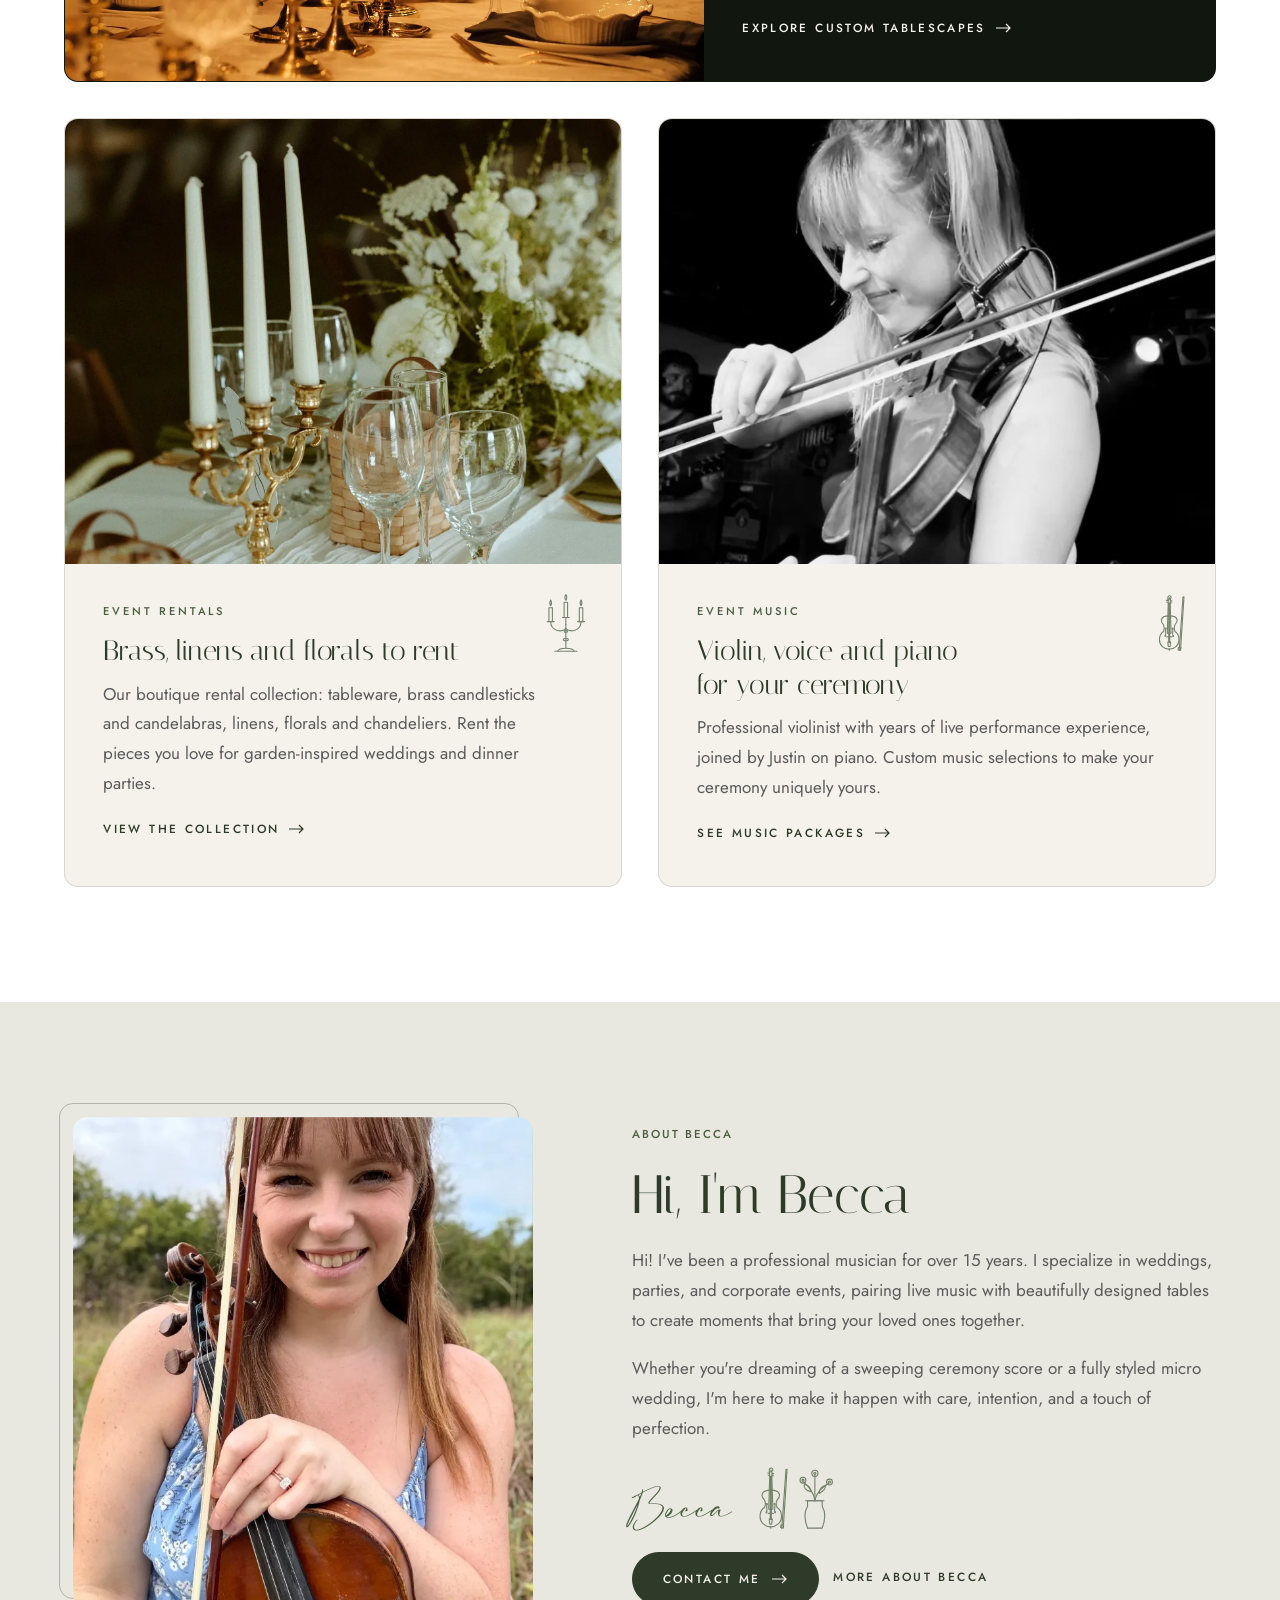
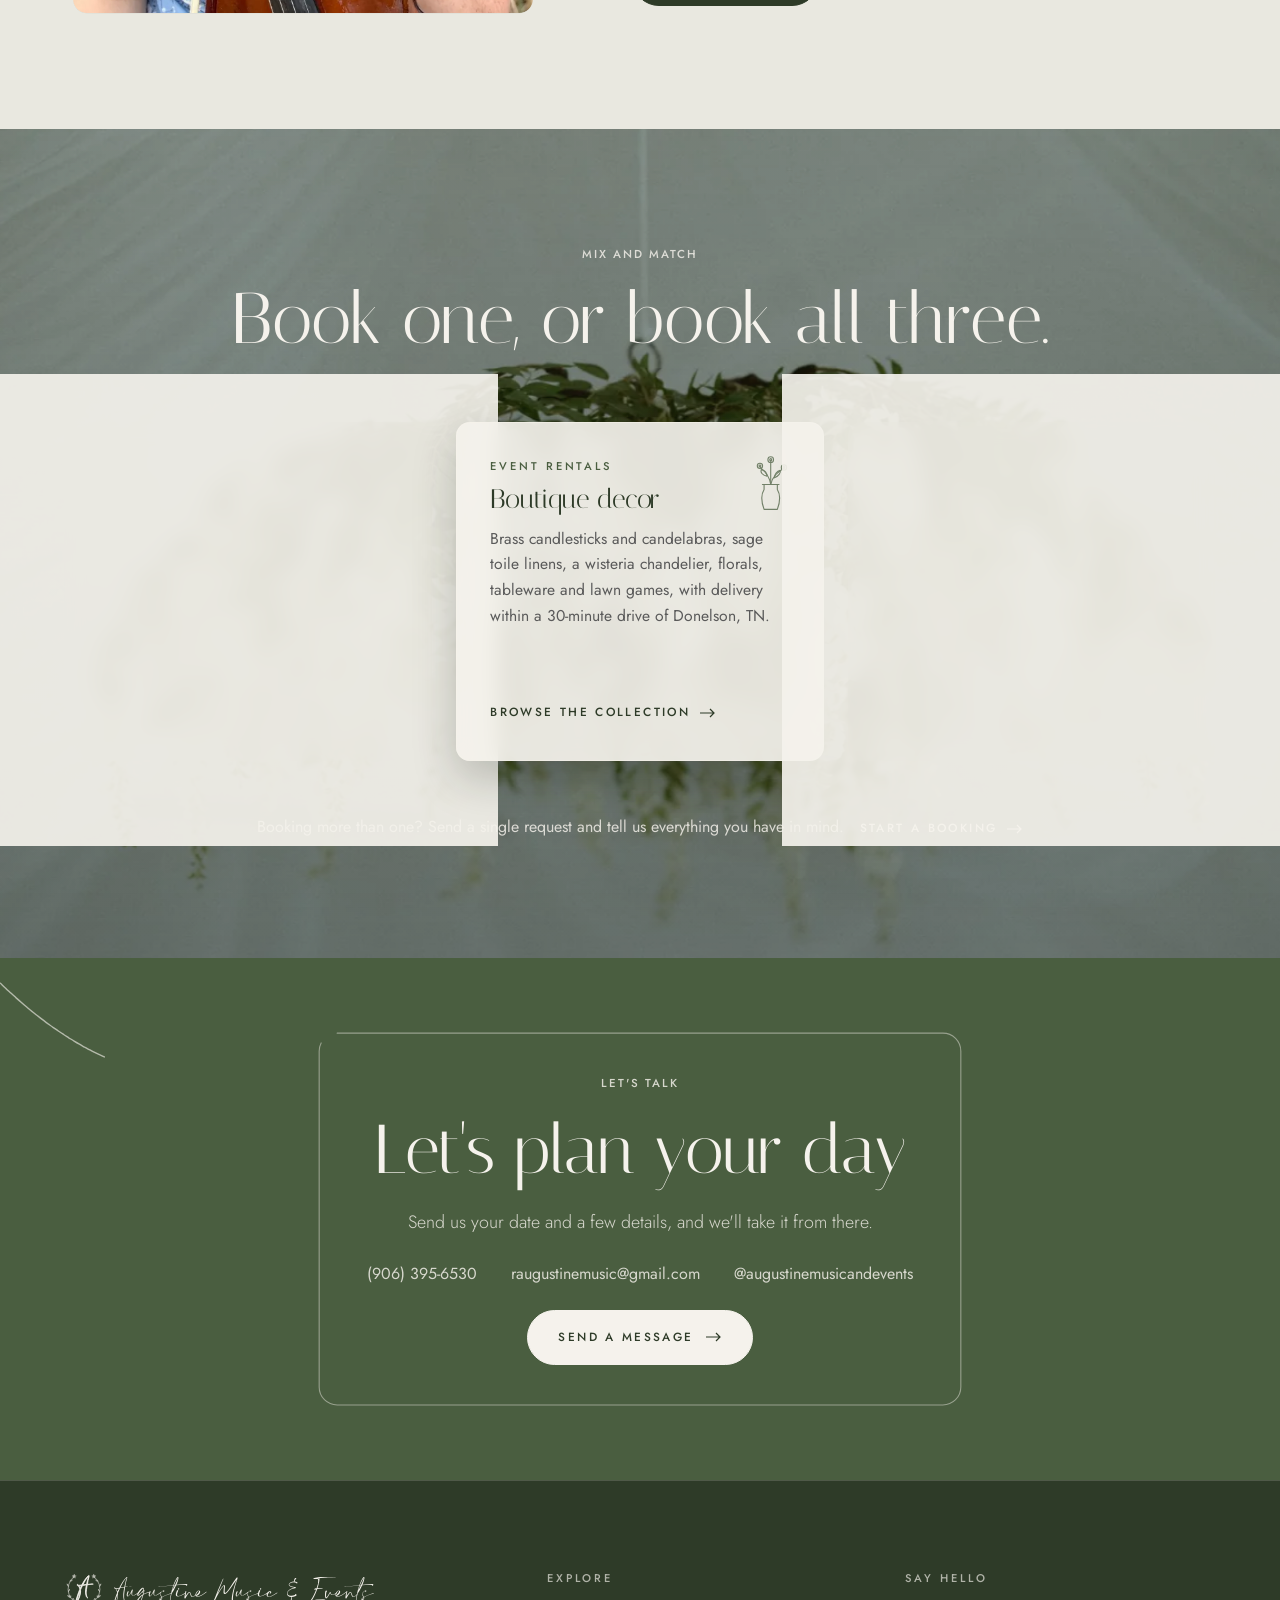
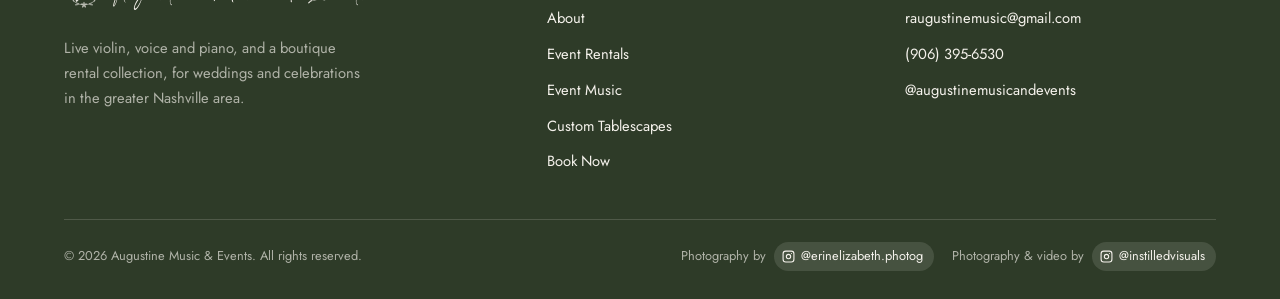
==== commit b689423e: "Home hero: Romantic Music & Custom Tablescapes Co-Authored-By: Claude Opus 5.5 <noreply@anthropic.co" ====
--- a/index.html
+++ b/index.html
@@ -186,7 +186,7 @@
       <div class="hero-media" aria-hidden="true"></div>
       <div class="hero-content">
         <p class="eyebrow center rise" style="--d:0">Weddings &amp; celebrations &middot; Greater Nashville</p>
-        <h1 class="hero-text display rise" style="--d:1">Romantic Music &amp; Intimate Wedding Rentals</h1>
+        <h1 class="hero-text display rise" style="--d:1">Romantic Music &amp; Custom Tablescapes</h1>
         <p class="hero-lede rise" style="--d:2">An elegant, garden&#8209;inspired setting for your most intimate gatherings, with live music and a table designed just for you.</p>
         <div class="btn-row rise" style="--d:3">
           <a href="custom-tablescapes.html" class="btn btn-solid-light">Custom Tablescapes <svg class="arrow" viewBox="0 0 16 10" aria-hidden="true" focusable="false"><path d="M0 5h14M10 1l4 4-4 4" fill="none" stroke="currentColor" stroke-width="1.2"/></svg></a>
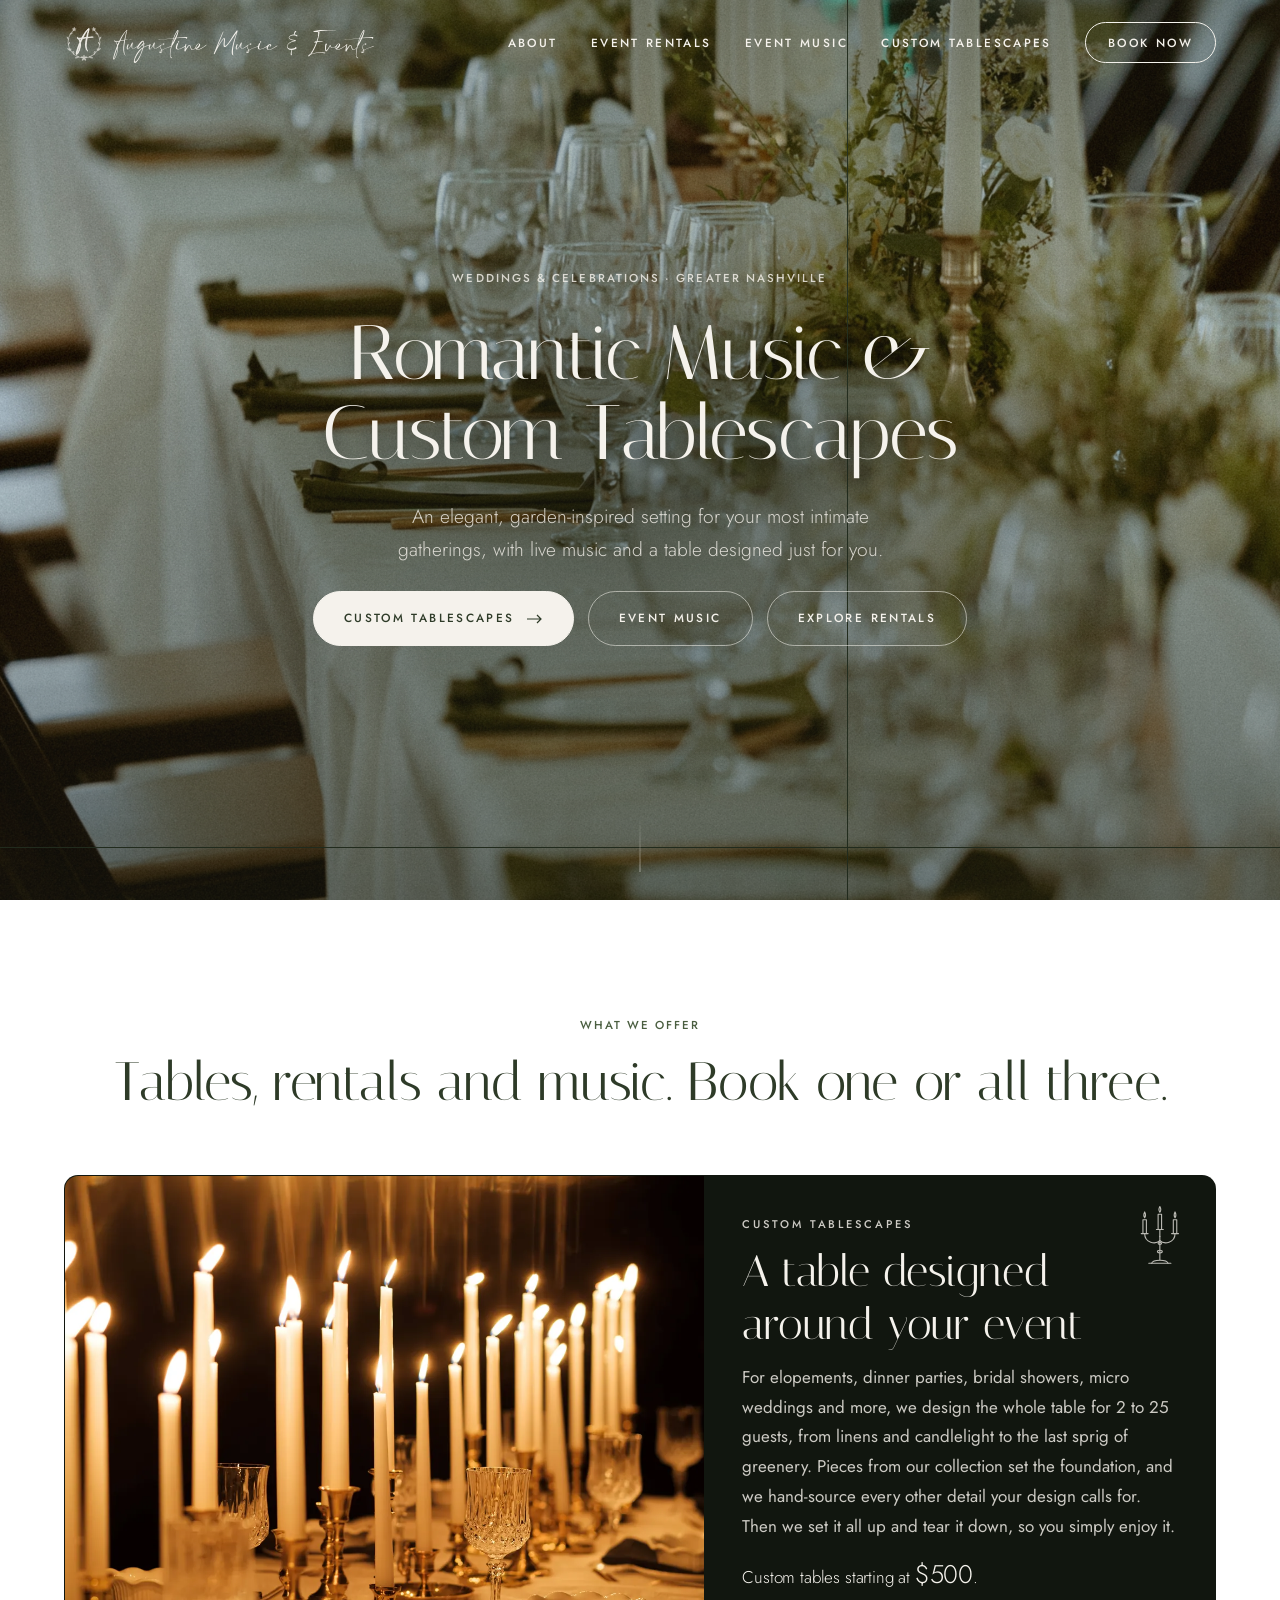
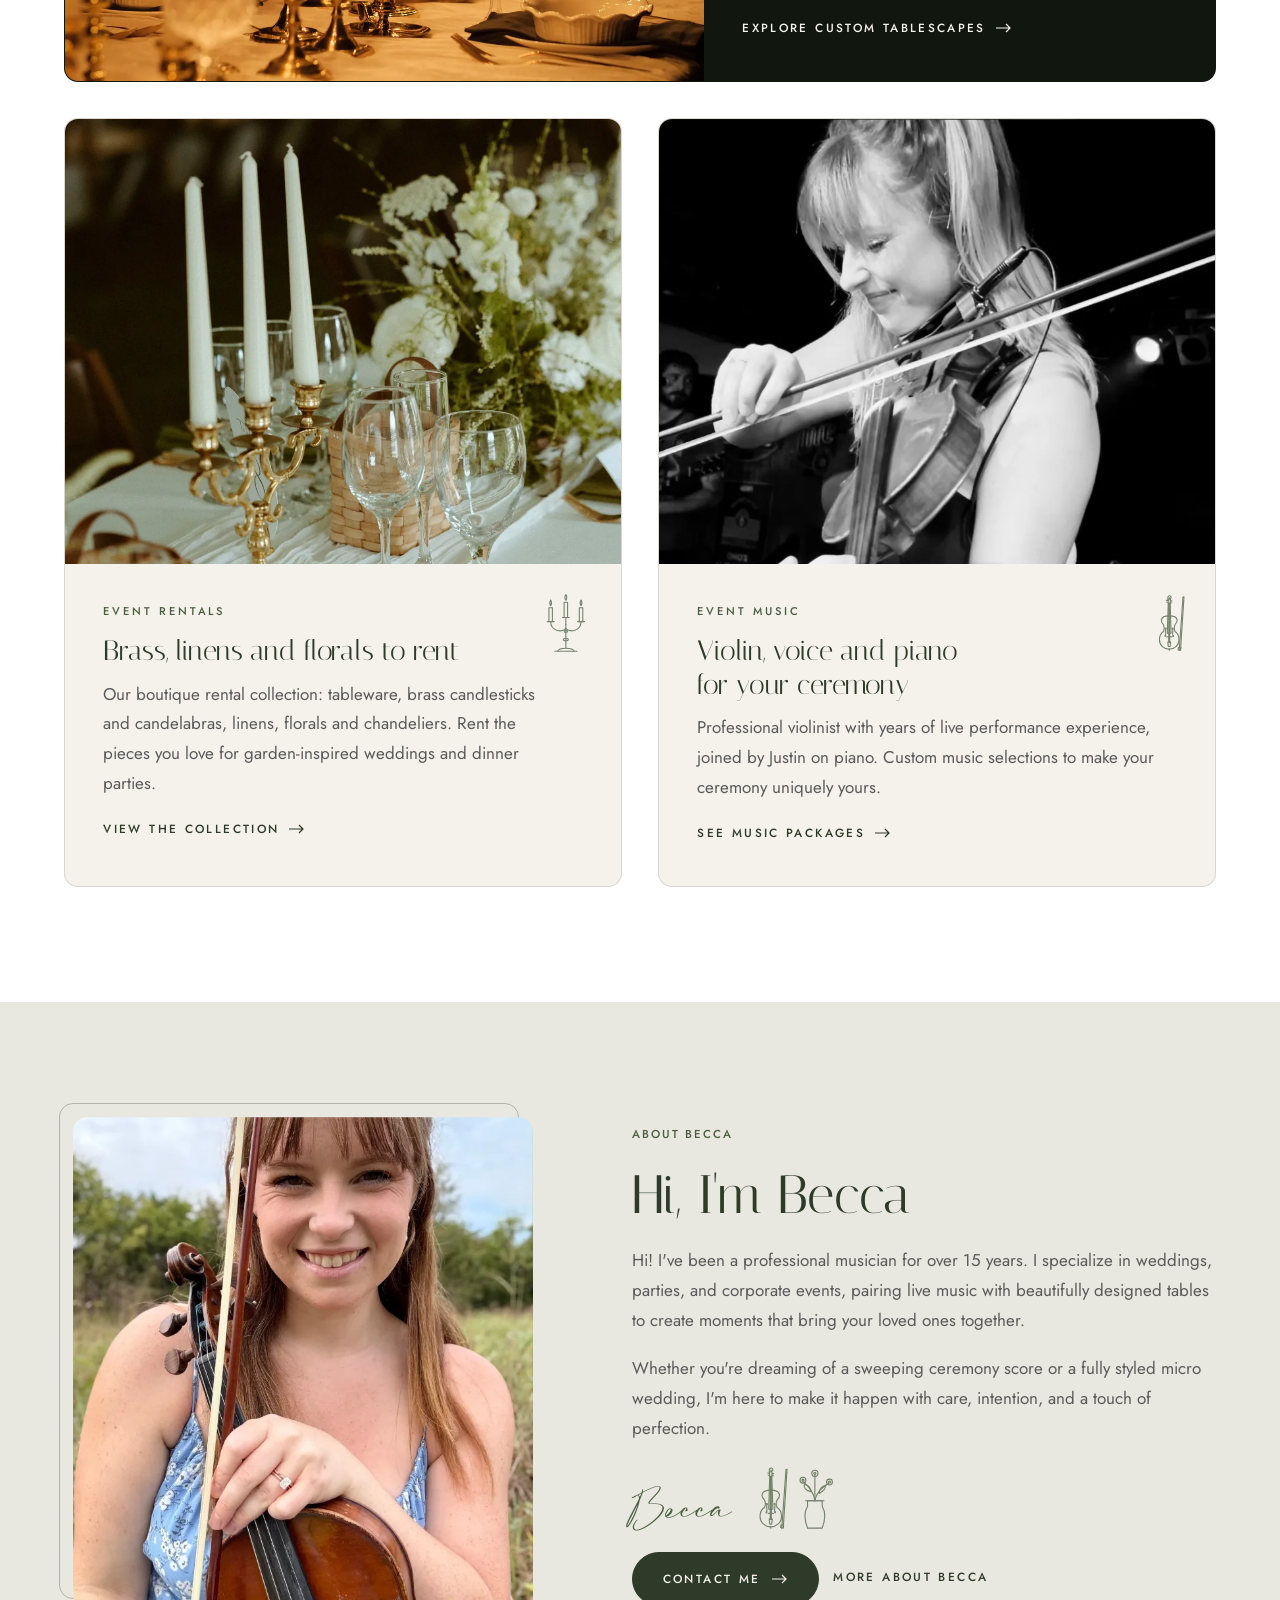
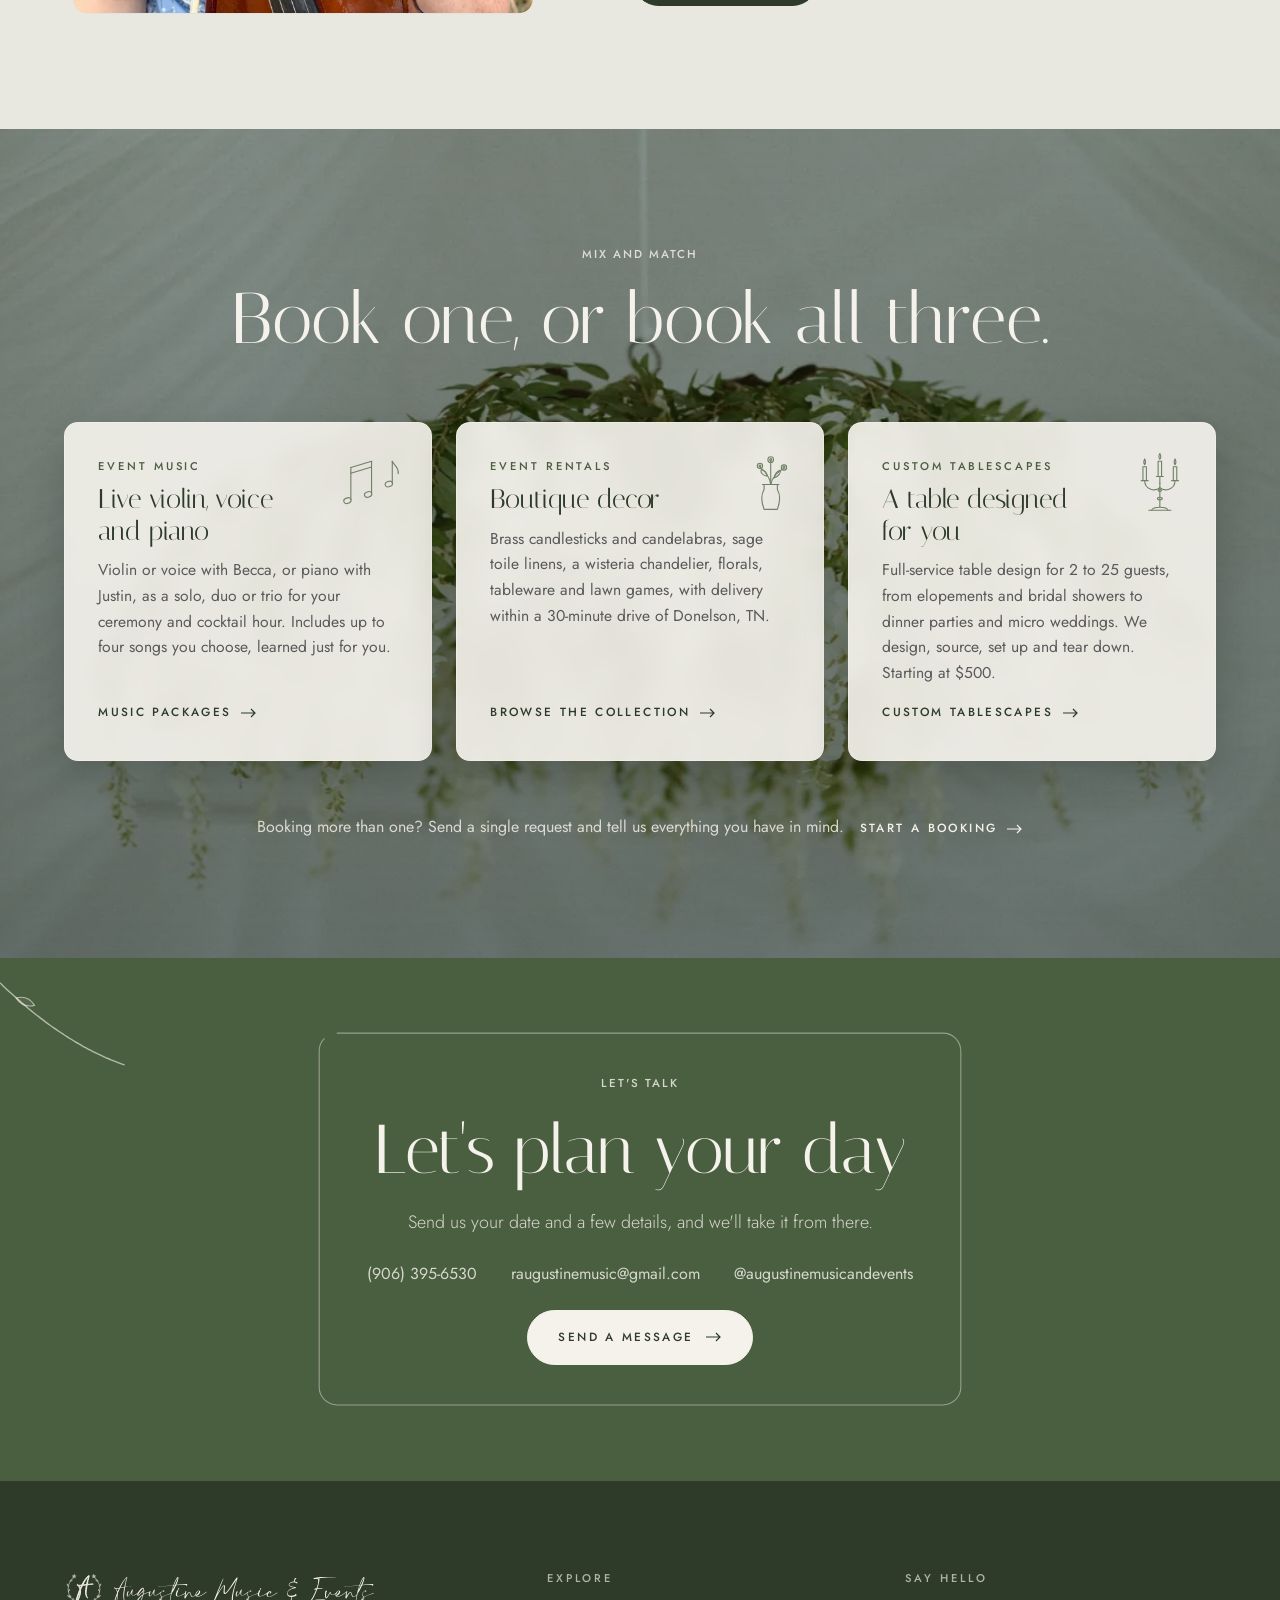
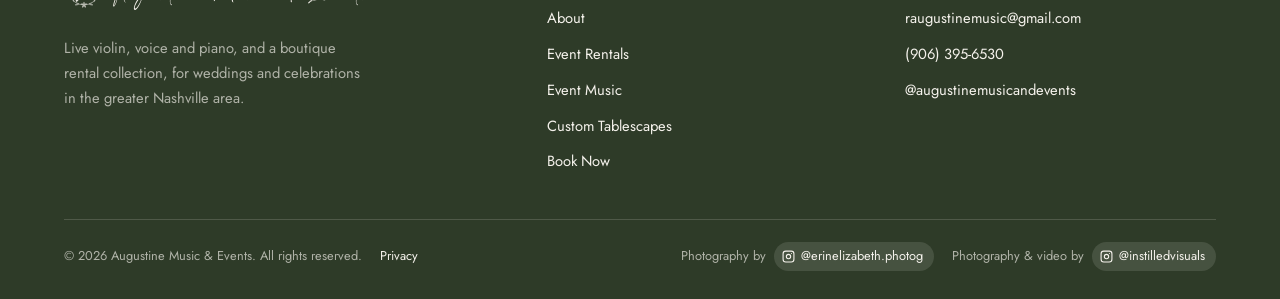
==== commit 2686f853: "Add a privacy page (needed for Meta ads) and a Privacy link in every footer Co-Authored-By: Claude O" ====
--- a/index.html
+++ b/index.html
@@ -347,7 +347,7 @@
       </div>
     </div>
     <div class="wrap footer-bottom">
-      <p>&copy; 2026 Augustine Music &amp; Events. All rights reserved.</p>
+      <p>&copy; 2026 Augustine Music &amp; Events. All rights reserved. <a href="privacy.html" class="footer-privacy">Privacy</a></p>
       <p class="footer-credits"><span class="credit">Photography by <a href="https://www.instagram.com/erinelizabeth.photog?igsh=bGJ2ZzkxNmQ1M3Fk" target="_blank" rel="noopener" class="photo-credit-link">@erinelizabeth.photog</a></span> <span class="credit">Photography &amp; video by <a href="https://www.instagram.com/instilledvisuals" target="_blank" rel="noopener" class="photo-credit-link">@instilledvisuals</a></span></p>
     </div>
   </footer>
--- a/css/site.css
+++ b/css/site.css
@@ -412,6 +412,8 @@
   display: flex; flex-wrap: wrap; justify-content: space-between; align-items: center; gap: 12px 24px;
   padding-block: 22px 28px; border-top: 1px solid var(--line-on-dark); font-size: 0.8rem;
 }
+.footer-privacy { margin-left: 14px; color: var(--cream); text-decoration: none; background: linear-gradient(currentColor, currentColor) 0 100% / 0 1px no-repeat; transition: background-size 0.45s var(--ease-out); }
+.footer-privacy:hover { background-size: 100% 1px; }
 .footer-credits { display: flex; flex-wrap: wrap; align-items: center; gap: 8px 18px; }
 .footer-credits .credit { display: inline-flex; align-items: center; gap: 8px; }
 .photo-credit-link {
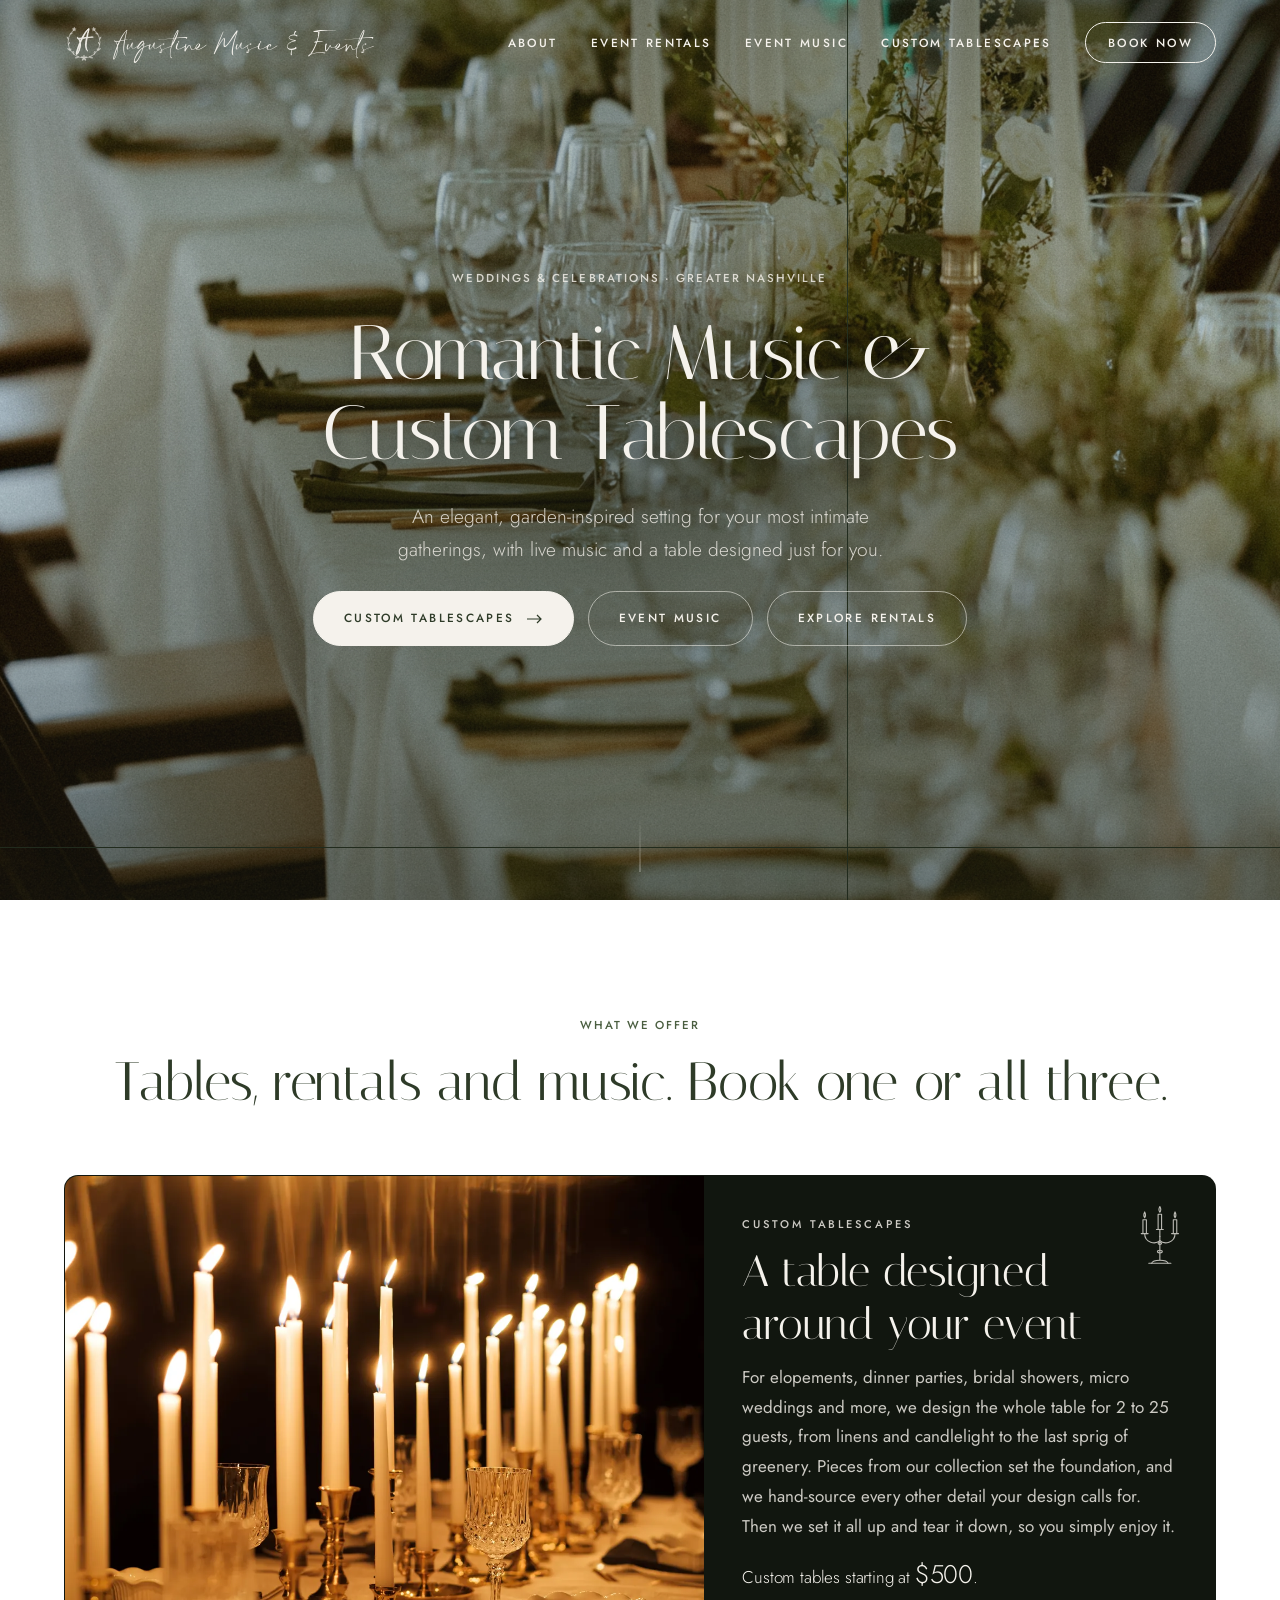
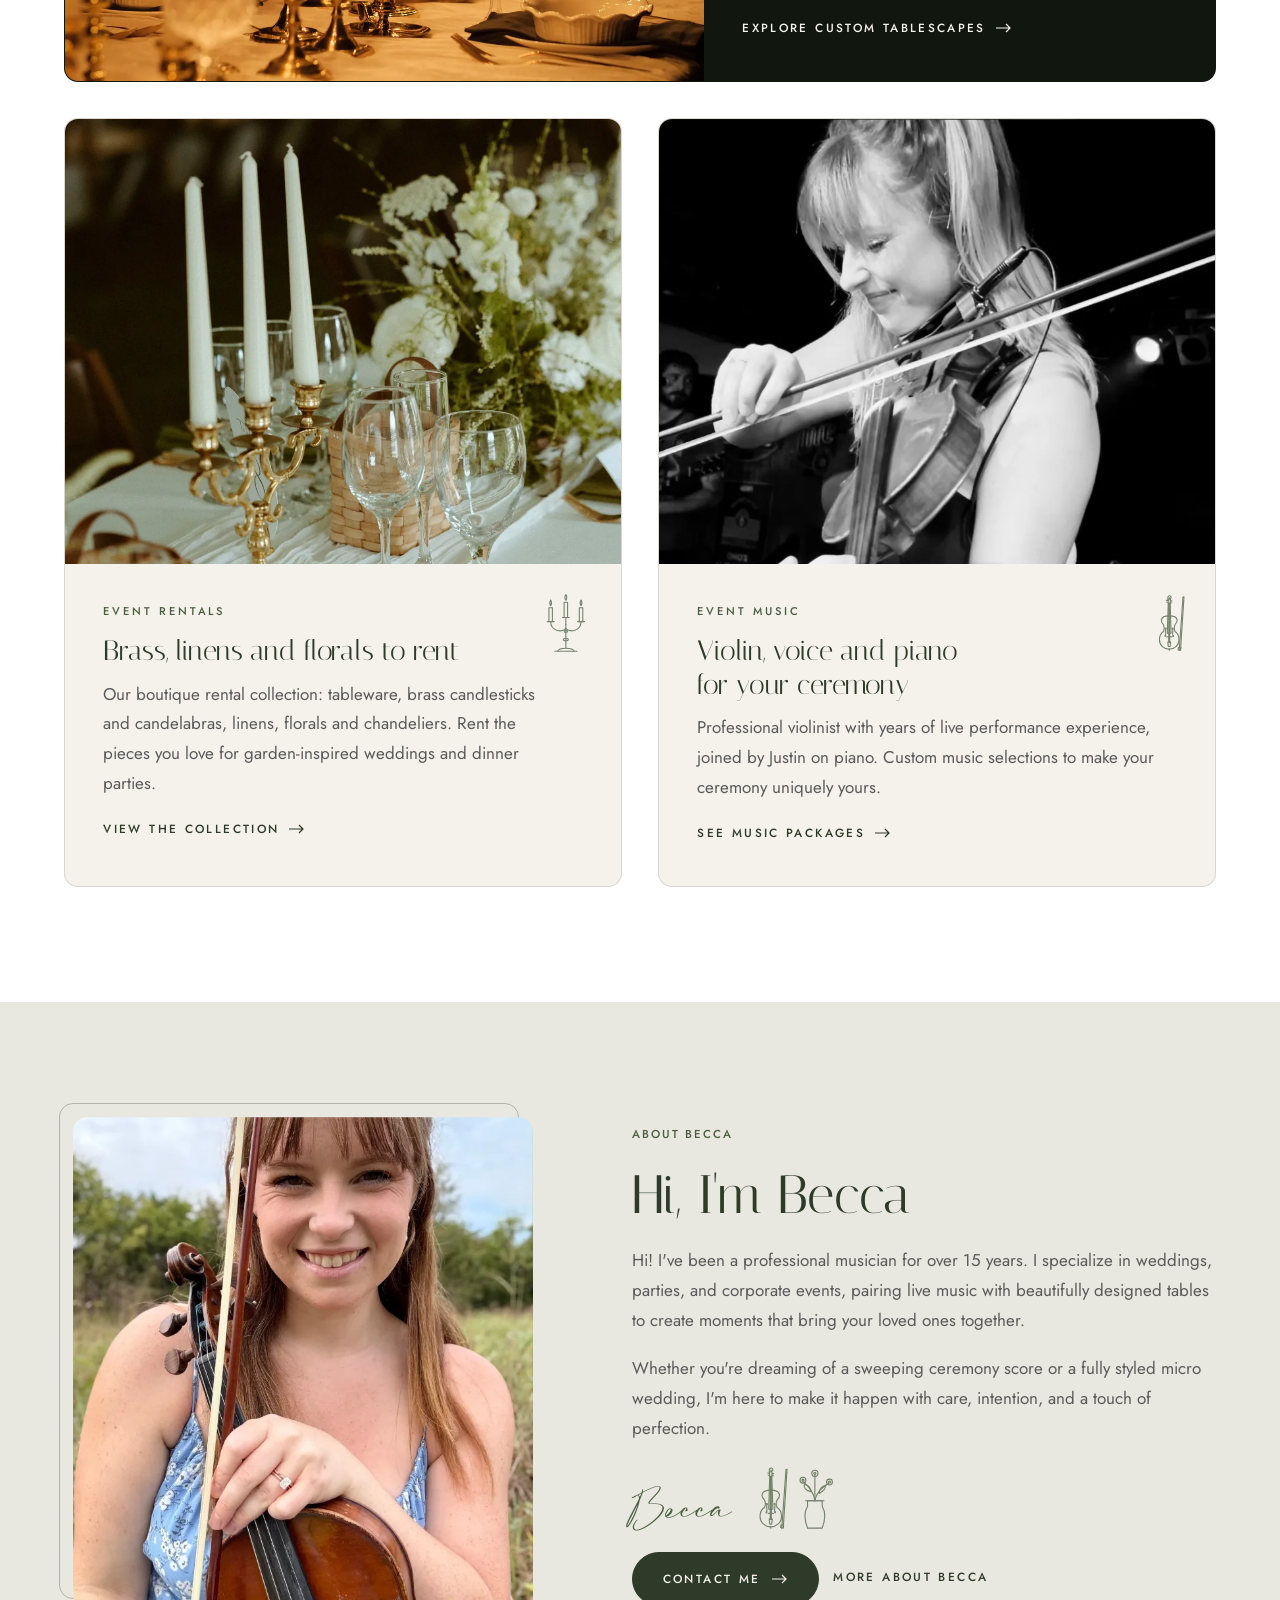
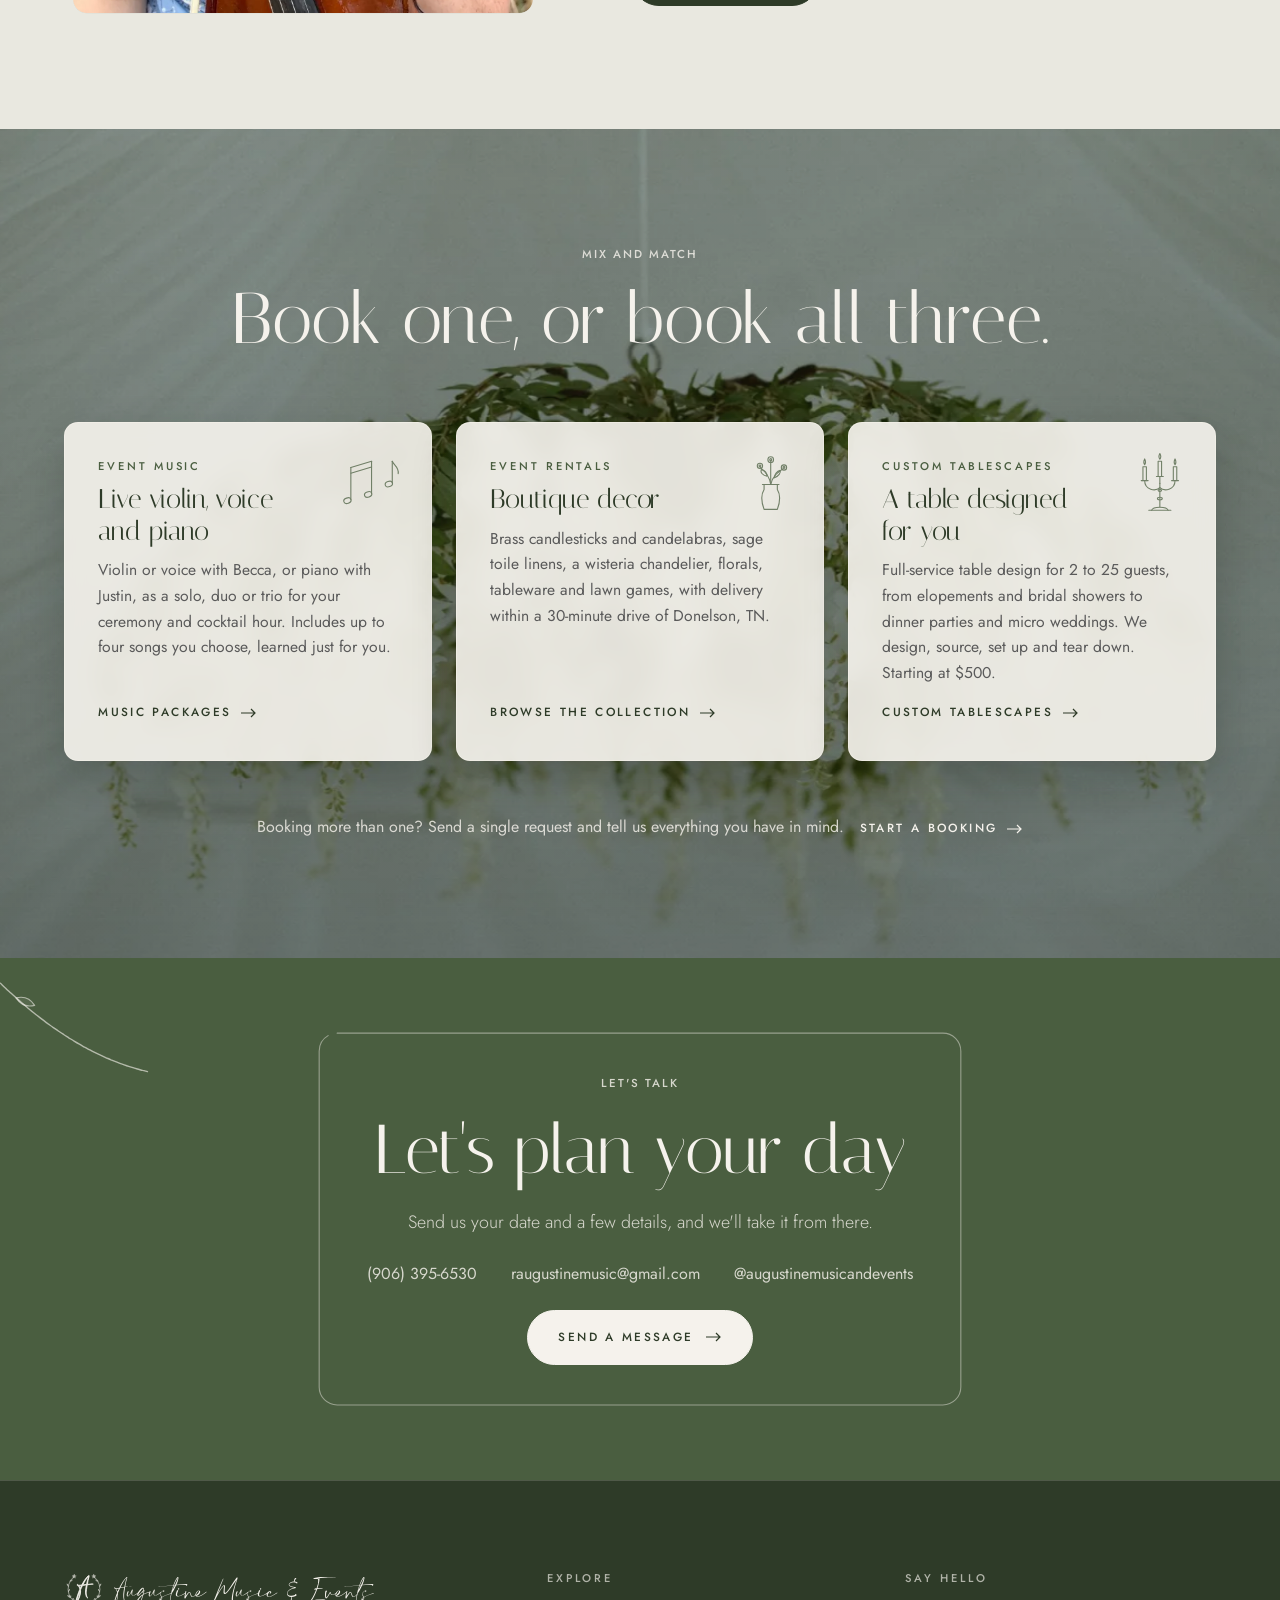
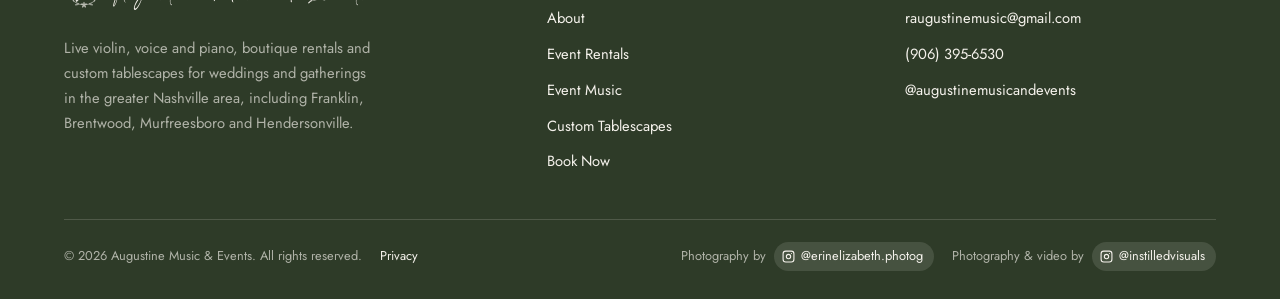
==== commit 802df1ad: "Search basics: Nashville page titles, business details for Google (schema.org), tablescape FAQ, town" ====
--- a/index.html
+++ b/index.html
@@ -3,22 +3,22 @@
 <head>
   <meta charset="UTF-8" />
   <meta name="viewport" content="width=device-width, initial-scale=1.0" />
-  <title>Augustine Music &amp; Events</title>
-  <meta name="description" content="Romantic live wedding music and a boutique event rental collection, serving weddings and celebrations in the greater Nashville, TN area." />
+  <title>Augustine Music &amp; Events | Nashville Wedding Music &amp; Tablescapes</title>
+  <meta name="description" content="Live wedding violin, voice and piano, boutique event rentals and custom tablescapes from $500, for weddings and gatherings in the greater Nashville, TN area." />
   <link rel="canonical" href="https://augustineevents.com/" />
   <link rel="icon" href="favicon.svg" type="image/svg+xml" />
   <meta property="og:type" content="website" />
   <meta property="og:site_name" content="Augustine Music &amp; Events" />
-  <meta property="og:title" content="Augustine Music & Events" />
-  <meta property="og:description" content="Romantic live wedding music and a boutique event rental collection, serving weddings and celebrations in the greater Nashville, TN area." />
+  <meta property="og:title" content="Augustine Music & Events | Nashville Wedding Music & Tablescapes" />
+  <meta property="og:description" content="Live wedding violin, voice and piano, boutique event rentals and custom tablescapes from $500, for weddings and gatherings in the greater Nashville, TN area." />
   <meta property="og:url" content="https://augustineevents.com/" />
   <meta property="og:image" content="https://augustineevents.com/og-image.jpg" />
   <meta property="og:image:width" content="1200" />
   <meta property="og:image:height" content="630" />
   <meta property="og:image:alt" content="A candlelit wedding reception table set with glassware, greenery and white florals." />
   <meta name="twitter:card" content="summary_large_image" />
-  <meta name="twitter:title" content="Augustine Music & Events" />
-  <meta name="twitter:description" content="Romantic live wedding music and a boutique event rental collection, serving weddings and celebrations in the greater Nashville, TN area." />
+  <meta name="twitter:title" content="Augustine Music & Events | Nashville Wedding Music & Tablescapes" />
+  <meta name="twitter:description" content="Live wedding violin, voice and piano, boutique event rentals and custom tablescapes from $500, for weddings and gatherings in the greater Nashville, TN area." />
   <meta name="twitter:image" content="https://augustineevents.com/og-image.jpg" />
   <link rel="preconnect" href="https://fonts.googleapis.com" />
   <link rel="preconnect" href="https://fonts.gstatic.com" crossorigin />
@@ -132,6 +132,102 @@
       .service-cards { grid-template-columns: 1fr; }
     }
   </style>
+  <!-- Business details for search engines (schema.org). Same block on every page; keep in step with the footer. -->
+  <script type="application/ld+json">
+  {
+   "@context": "https://schema.org",
+   "@type": "LocalBusiness",
+   "@id": "https://augustineevents.com/#business",
+   "name": "Augustine Music & Events",
+   "url": "https://augustineevents.com/",
+   "image": "https://augustineevents.com/og-image.jpg",
+   "logo": "https://augustineevents.com/favicon.svg",
+   "description": "Live wedding and event music with Becca Augustine, a boutique event rental collection and full-service custom tablescapes near Nashville, Tennessee.",
+   "telephone": "+1-906-395-6530",
+   "email": "raugustinemusic@gmail.com",
+   "priceRange": "$$",
+   "address": {
+    "@type": "PostalAddress",
+    "addressLocality": "Nashville",
+    "addressRegion": "TN",
+    "addressCountry": "US"
+   },
+   "areaServed": [
+    {
+     "@type": "City",
+     "name": "Nashville, TN"
+    },
+    {
+     "@type": "City",
+     "name": "Franklin, TN"
+    },
+    {
+     "@type": "City",
+     "name": "Brentwood, TN"
+    },
+    {
+     "@type": "City",
+     "name": "Murfreesboro, TN"
+    },
+    {
+     "@type": "City",
+     "name": "Hendersonville, TN"
+    }
+   ],
+   "founder": {
+    "@type": "Person",
+    "name": "Becca Augustine"
+   },
+   "sameAs": [
+    "https://www.instagram.com/augustinemusicandevents",
+    "https://www.facebook.com/1188343811028449",
+    "https://www.weddingwire.com/biz/rebecca-augustine/39ca9b00a243d09a.html",
+    "https://www.theknot.com/marketplace/rebecca-augustine-nashville-tn-2091142"
+   ],
+   "makesOffer": [
+    {
+     "@type": "Offer",
+     "url": "https://augustineevents.com/event-music",
+     "priceSpecification": {
+      "@type": "PriceSpecification",
+      "minPrice": 550,
+      "priceCurrency": "USD"
+     },
+     "itemOffered": {
+      "@type": "Service",
+      "name": "Live wedding and event music",
+      "serviceType": "Wedding violinist",
+      "description": "Violin and voice with Becca, piano or guitar with Justin, in solo, duo and trio packages for ceremonies, cocktail hours and receptions."
+     }
+    },
+    {
+     "@type": "Offer",
+     "url": "https://augustineevents.com/custom-tablescapes",
+     "priceSpecification": {
+      "@type": "PriceSpecification",
+      "minPrice": 500,
+      "priceCurrency": "USD"
+     },
+     "itemOffered": {
+      "@type": "Service",
+      "name": "Custom tablescapes",
+      "serviceType": "Tablescape design",
+      "description": "Full-service custom tablescapes for 2 to 25 guests: design, sourcing, setup and teardown."
+     }
+    },
+    {
+     "@type": "Offer",
+     "url": "https://augustineevents.com/event-rentals",
+     "itemOffered": {
+      "@type": "Service",
+      "name": "Event rentals",
+      "serviceType": "Party equipment rental",
+      "description": "Brass candlesticks and candelabras, tableware, toile linens, chandeliers, florals and lawn games."
+     }
+    }
+   ]
+  }
+  </script>
   <!-- Meta Pixel: identical on every page, just before </head>. The ID is on two
        lines here (PIXEL_ID and the noscript image). See CLAUDE.md "Meta Pixel". -->
   <script>
@@ -325,7 +421,7 @@
           <svg class="brand-mark" viewBox="0 0 64 64" aria-hidden="true" focusable="false"><g class="mark-wreath" opacity="0.72"><g fill="none" stroke="currentColor" stroke-width="1.2" stroke-linecap="round" stroke-linejoin="round"><path d="M16.3 11.91 A25.5 25.5 0 0 0 32 57.5"/><path d="M47.7 11.91 A25.5 25.5 0 0 1 32 57.5"/><g fill="currentColor" fill-opacity="0.18"><path d="M23.28 55.96 Q20.19 54.92 18.08 57.41 Q21.17 58.45 23.28 55.96"/><path d="M15.61 51.53 Q16.65 48.63 14.33 46.6 Q13.29 49.5 15.61 51.53"/><path d="M9.92 44.75 Q8.41 42.27 5.55 42.76 Q7.06 45.24 9.92 44.75"/><path d="M6.89 36.43 Q9.24 35.06 8.83 32.37 Q6.48 33.74 6.89 36.43"/><path d="M6.89 27.57 Q7.27 25.06 5.08 23.78 Q4.69 26.29 6.89 27.57"/><path d="M9.92 19.25 Q12.24 19.65 13.47 17.63 Q11.14 17.24 9.92 19.25"/><path d="M15.61 12.47 Q17.24 11.03 16.51 8.98 Q14.87 10.42 15.61 12.47"/><path d="M40.72 55.96 Q42.83 58.45 45.92 57.41 Q43.81 54.92 40.72 55.96"/><path d="M48.39 51.53 Q50.71 49.5 49.67 46.6 Q47.35 48.63 48.39 51.53"/><path d="M54.08 44.75 Q56.94 45.24 58.45 42.76 Q55.59 42.27 54.08 44.75"/><path d="M57.11 36.43 Q57.52 33.74 55.17 32.37 Q54.76 35.06 57.11 36.43"/><path d="M57.11 27.57 Q59.31 26.29 58.92 23.78 Q56.73 25.06 57.11 27.57"/><path d="M54.08 19.25 Q52.86 17.24 50.53 17.63 Q51.76 19.65 54.08 19.25"/><path d="M48.39 12.47 Q49.13 10.42 47.49 8.98 Q46.76 11.03 48.39 12.47"/></g></g><g fill="currentColor" stroke="none"><g transform="translate(32 57.5) scale(0.62)"><path transform="rotate(0)" d="M0 0 C -2.6 -2.4 -2.6 -6.8 0 -8.4 C 2.6 -6.8 2.6 -2.4 0 0 Z"/><path transform="rotate(72)" d="M0 0 C -2.6 -2.4 -2.6 -6.8 0 -8.4 C 2.6 -6.8 2.6 -2.4 0 0 Z"/><path transform="rotate(144)" d="M0 0 C -2.6 -2.4 -2.6 -6.8 0 -8.4 C 2.6 -6.8 2.6 -2.4 0 0 Z"/><path transform="rotate(216)" d="M0 0 C -2.6 -2.4 -2.6 -6.8 0 -8.4 C 2.6 -6.8 2.6 -2.4 0 0 Z"/><path transform="rotate(288)" d="M0 0 C -2.6 -2.4 -2.6 -6.8 0 -8.4 C 2.6 -6.8 2.6 -2.4 0 0 Z"/><circle r="1.5"/></g><g transform="translate(16.3 11.91) scale(0.434)"><path transform="rotate(0)" d="M0 0 C -2.6 -2.4 -2.6 -6.8 0 -8.4 C 2.6 -6.8 2.6 -2.4 0 0 Z"/><path transform="rotate(72)" d="M0 0 C -2.6 -2.4 -2.6 -6.8 0 -8.4 C 2.6 -6.8 2.6 -2.4 0 0 Z"/><path transform="rotate(144)" d="M0 0 C -2.6 -2.4 -2.6 -6.8 0 -8.4 C 2.6 -6.8 2.6 -2.4 0 0 Z"/><path transform="rotate(216)" d="M0 0 C -2.6 -2.4 -2.6 -6.8 0 -8.4 C 2.6 -6.8 2.6 -2.4 0 0 Z"/><path transform="rotate(288)" d="M0 0 C -2.6 -2.4 -2.6 -6.8 0 -8.4 C 2.6 -6.8 2.6 -2.4 0 0 Z"/><circle r="1.5"/></g><g transform="translate(47.7 11.91) scale(0.434)"><path transform="rotate(0)" d="M0 0 C -2.6 -2.4 -2.6 -6.8 0 -8.4 C 2.6 -6.8 2.6 -2.4 0 0 Z"/><path transform="rotate(72)" d="M0 0 C -2.6 -2.4 -2.6 -6.8 0 -8.4 C 2.6 -6.8 2.6 -2.4 0 0 Z"/><path transform="rotate(144)" d="M0 0 C -2.6 -2.4 -2.6 -6.8 0 -8.4 C 2.6 -6.8 2.6 -2.4 0 0 Z"/><path transform="rotate(216)" d="M0 0 C -2.6 -2.4 -2.6 -6.8 0 -8.4 C 2.6 -6.8 2.6 -2.4 0 0 Z"/><path transform="rotate(288)" d="M0 0 C -2.6 -2.4 -2.6 -6.8 0 -8.4 C 2.6 -6.8 2.6 -2.4 0 0 Z"/><circle r="1.5"/></g><g transform="translate(9.48 43.97) scale(0.3224)"><path transform="rotate(0)" d="M0 0 C -2.6 -2.4 -2.6 -6.8 0 -8.4 C 2.6 -6.8 2.6 -2.4 0 0 Z"/><path transform="rotate(72)" d="M0 0 C -2.6 -2.4 -2.6 -6.8 0 -8.4 C 2.6 -6.8 2.6 -2.4 0 0 Z"/><path transform="rotate(144)" d="M0 0 C -2.6 -2.4 -2.6 -6.8 0 -8.4 C 2.6 -6.8 2.6 -2.4 0 0 Z"/><path transform="rotate(216)" d="M0 0 C -2.6 -2.4 -2.6 -6.8 0 -8.4 C 2.6 -6.8 2.6 -2.4 0 0 Z"/><path transform="rotate(288)" d="M0 0 C -2.6 -2.4 -2.6 -6.8 0 -8.4 C 2.6 -6.8 2.6 -2.4 0 0 Z"/><circle r="1.5"/></g><g transform="translate(54.52 43.97) scale(0.3224)"><path transform="rotate(0)" d="M0 0 C -2.6 -2.4 -2.6 -6.8 0 -8.4 C 2.6 -6.8 2.6 -2.4 0 0 Z"/><path transform="rotate(72)" d="M0 0 C -2.6 -2.4 -2.6 -6.8 0 -8.4 C 2.6 -6.8 2.6 -2.4 0 0 Z"/><path transform="rotate(144)" d="M0 0 C -2.6 -2.4 -2.6 -6.8 0 -8.4 C 2.6 -6.8 2.6 -2.4 0 0 Z"/><path transform="rotate(216)" d="M0 0 C -2.6 -2.4 -2.6 -6.8 0 -8.4 C 2.6 -6.8 2.6 -2.4 0 0 Z"/><path transform="rotate(288)" d="M0 0 C -2.6 -2.4 -2.6 -6.8 0 -8.4 C 2.6 -6.8 2.6 -2.4 0 0 Z"/><circle r="1.5"/></g></g></g><g transform="translate(23.67 42.27) scale(0.04 -0.04)"><path d="M561 459Q567 459 569.5 458.0Q572 457 578 453Q574 452 571.5 451.0Q569 450 567 450Q555 449 542.5 448.5Q530 448 517 447Q500 445 482.5 443.0Q465 441 448 439Q430 437 412.5 435.0Q395 433 377 431Q368 430 358.5 429.0Q349 428 339 426Q333 393 327.0 360.5Q321 328 316 294Q305 232 301 170Q297 122 299.5 75.0Q302 28 315 -19Q319 -30 323.0 -40.0Q327 -50 331 -61Q340 -81 358 -90Q360 -91 360.0 -91.5Q360 -92 362 -93Q358 -99 349 -97Q342 -94 335 -89Q322 -79 313 -64Q303 -48 297.0 -31.0Q291 -14 286 4Q275 46 271.0 89.0Q267 132 269 175Q271 213 276.0 251.0Q281 289 287 327Q292 350 296.5 374.0Q301 398 306 421Q301 421 298 420Q281 418 262.5 415.0Q244 412 226 409Q207 407 188.5 403.5Q170 400 151 398Q130 356 110.5 314.0Q91 272 72 229Q70 225 69.0 222.0Q68 219 69 214Q73 176 70.5 138.5Q68 101 60 63Q49 -2 27.5 -62.0Q6 -122 -26 -179Q-32 -190 -39.5 -201.5Q-47 -213 -55 -224Q-63 -237 -77 -239H-91Q-104 -236 -105 -224Q-105 -215 -105.0 -206.0Q-105 -197 -103 -189Q-96 -145 -83.0 -102.5Q-70 -60 -56 -18Q-15 113 40 244Q43 252 41 262Q33 296 17.5 327.0Q2 358 -18 386Q-23 386 -26.5 386.5Q-30 387 -35 388Q-43 390 -48 392Q-62 399 -65.0 411.0Q-68 423 -59 435Q-53 442 -41 440Q-38 440 -35 437L-34 436Q-34 435 -33 435H-34Q-32 431 -32 428V424V423Q-32 422 -31 421Q-30 419 -27 416Q-25 414 -23.5 411.5Q-22 409 -20 407H-14Q-4 407 6.5 406.5Q17 406 27 407Q50 409 73.0 411.5Q96 414 119 416Q171 518 234.5 613.5Q298 709 382 787Q387 791 391.5 794.0Q396 797 403 797Q418 797 417 781Q416 776 415.0 770.0Q414 764 412 758Q366 603 343 442Q353 443 363.0 444.0Q373 445 383 447Q401 448 419.0 449.5Q437 451 454 453Q460 454 466.5 454.5Q473 455 479 455L530 458Q538 458 545.5 458.5Q553 459 561 459ZM48 125Q50 137 50.0 149.0Q50 161 51 173H48Q48 171 46 167Q21 105 -1.5 43.5Q-24 -18 -44 -81Q-52 -108 -59.5 -135.5Q-67 -163 -72 -191Q-74 -196 -74.0 -201.5Q-74 -207 -75 -212Q-71 -212 -71 -210Q-66 -204 -61.5 -198.0Q-57 -192 -53 -186Q-31 -152 -15.0 -116.5Q1 -81 14 -44Q40 37 48 125ZM61 295Q72 320 83.5 344.5Q95 369 107 392Q98 390 89.0 390.0Q80 390 71 388Q54 385 36.5 384.5Q19 384 1 384Q11 372 20 356Q30 341 37.5 325.5Q45 310 52 293Q53 291 53.5 289.0Q54 287 56 282Q59 291 61 295ZM309 438Q319 482 328.0 522.0Q337 562 346.5 601.0Q356 640 366.5 680.0Q377 720 391 764Q394 770 394 776Q394 777 393 778L384 769Q316 694 264.5 607.5Q213 521 162 421Q174 423 186.5 424.0Q199 425 211 427Q234 429 257.0 432.5Q280 436 303 438Z" fill="currentColor" stroke="currentColor" stroke-width="33.67" stroke-linejoin="round"/></g></svg>
           <span class="brand-name">Augustine Music &amp; Events</span>
         </a>
-        <p class="footer-tagline">Live violin, voice and piano, and a boutique rental collection, for weddings and celebrations in the greater Nashville area.</p>
+        <p class="footer-tagline">Live violin, voice and piano, boutique rentals and custom tablescapes for weddings and gatherings in the greater Nashville area, including Franklin, Brentwood, Murfreesboro and Hendersonville.</p>
       </div>
       <div class="footer-col">
         <h2 class="footer-heading">Explore</h2>
